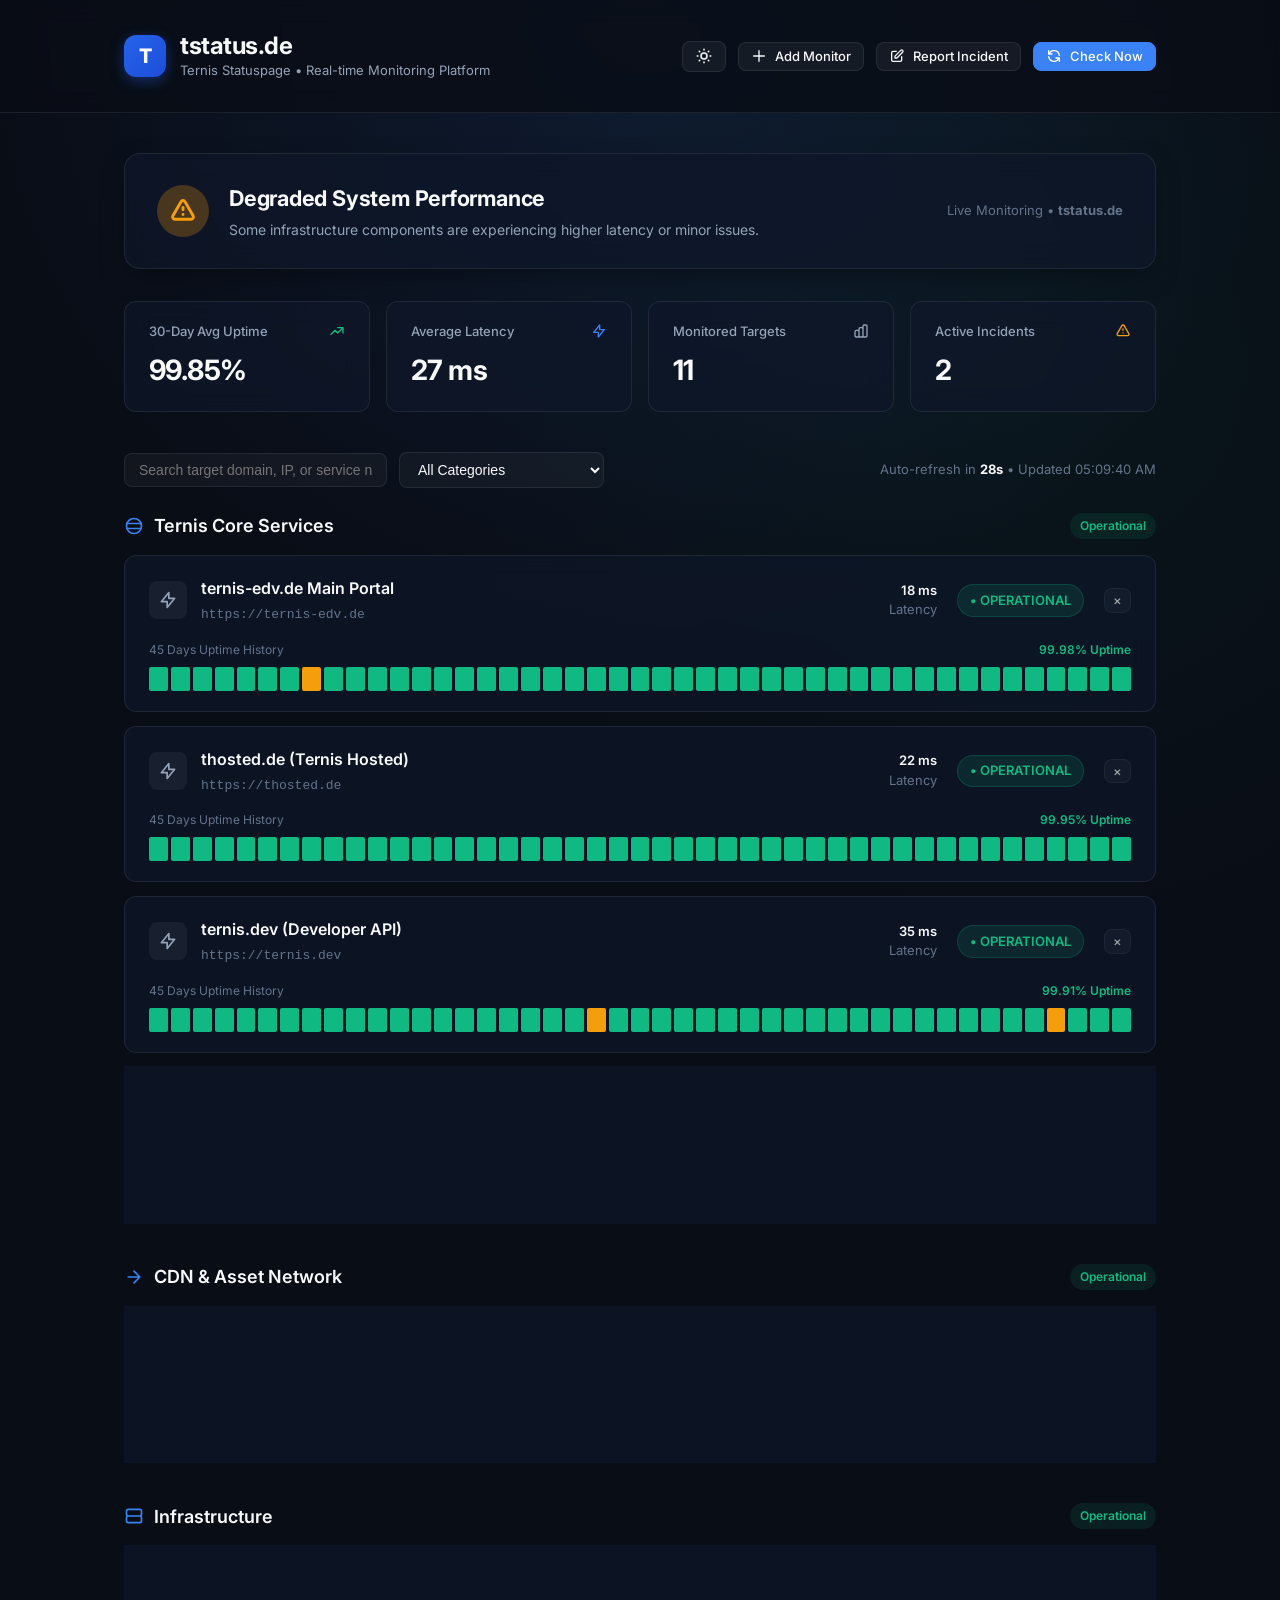
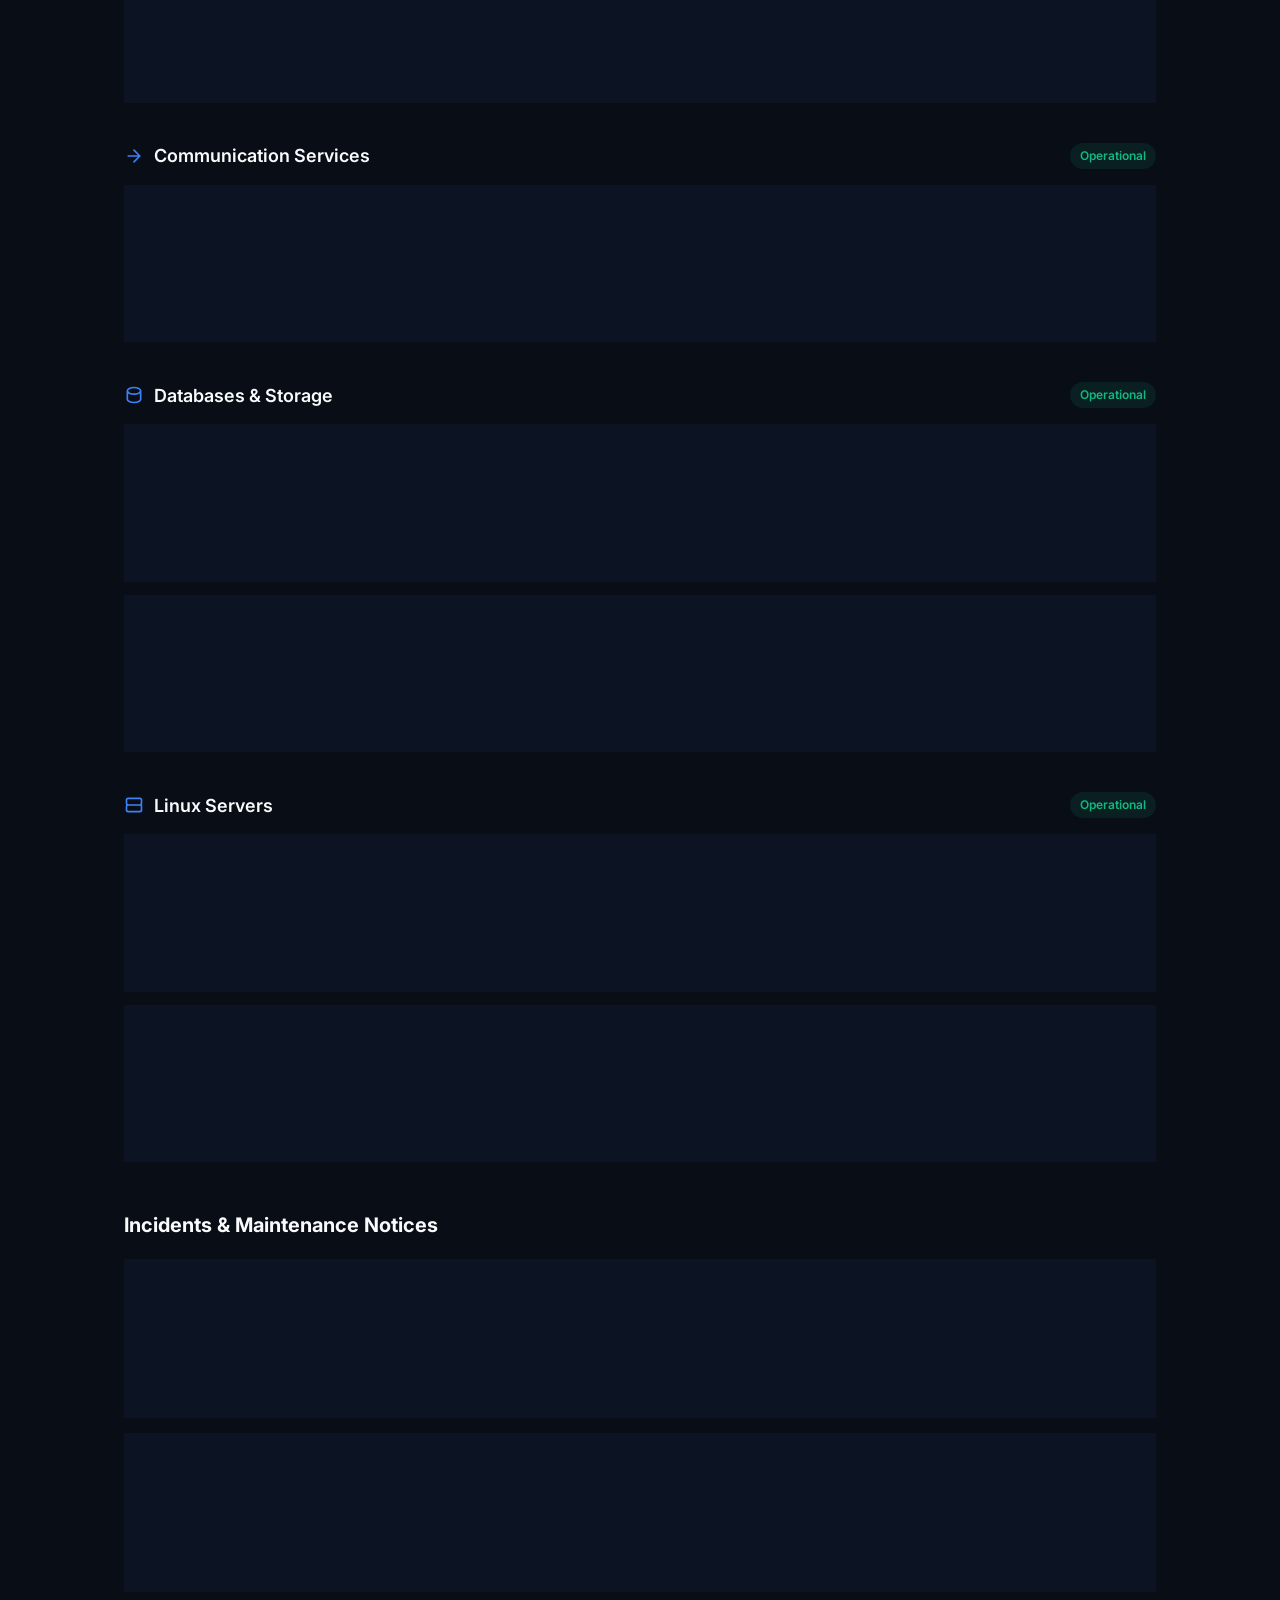
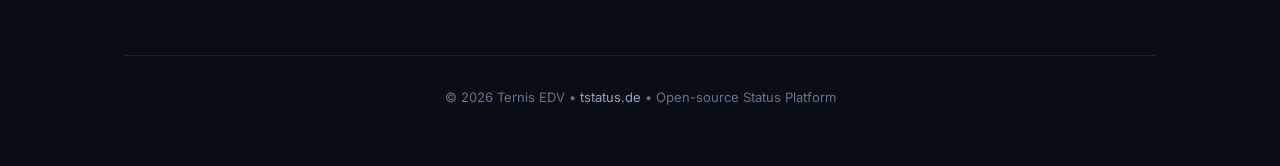
==== public/index.html @ d551cfab "Feat: Complete client-side API driven architecture fetching all data from REST endpoints" ====
<!DOCTYPE html>
<html lang="de">
<head>
  <meta charset="UTF-8">
  <meta name="viewport" content="width=device-width, initial-scale=1.0">
  <title>tstatus.de | Ternis Statuspage - System Operational Status</title>
  <meta name="description" content="Real-time operational status and uptime monitoring for Ternis EDV domains (ternis-edv.de, thosted.de, tstatic.de, ternis.dev, ternismail.de), databases, and linux servers.">
  <meta name="robots" content="index, follow">
  <link rel="preconnect" href="https://fonts.googleapis.com">
  <link rel="preconnect" href="https://fonts.gstatic.com" crossorigin>
  <link href="https://fonts.googleapis.com/css2?family=Inter:wght@300;400;500;600;700;800&display=swap" rel="stylesheet">
  <link rel="stylesheet" href="/styles.css">
</head>
<body>

  <!-- Navigation Header -->
  <header>
    <div class="container nav-content">
      <div class="brand-section">
        <div class="brand-logo">T</div>
        <div class="brand-title-wrap">
          <h1>tstatus.de</h1>
          <p>Ternis Statuspage &bull; Real-time Monitoring Platform</p>
        </div>
      </div>
      <div class="header-actions">
        <button id="btnThemeToggle" class="btn btn-sm btn-icon" title="Toggle Light/Dark Theme">
          <svg width="18" height="18" fill="none" viewBox="0 0 24 24" stroke="currentColor"><path stroke-linecap="round" stroke-linejoin="round" stroke-width="2" d="M12 3v1m0 16v1m9-9h-1M4 12H3m15.364 6.364l-.707-.707M6.343 6.343l-.707-.707m12.728 0l-.707.707M6.343 17.657l-.707.707M16 12a4 4 0 11-8 0 4 4 0 018 0z"/></svg>
        </button>
        <button id="btnOpenAddMonitor" class="btn btn-sm">
          <svg width="16" height="16" fill="none" viewBox="0 0 24 24" stroke="currentColor"><path stroke-linecap="round" stroke-linejoin="round" stroke-width="2" d="M12 4v16m8-8H4"/></svg>
          Add Monitor
        </button>
        <button id="btnOpenAddIncident" class="btn btn-sm">
          <svg width="16" height="16" fill="none" viewBox="0 0 24 24" stroke="currentColor"><path stroke-linecap="round" stroke-linejoin="round" stroke-width="2" d="M11 5H6a2 2 0 00-2 2v11a2 2 0 002 2h11a2 2 0 002-2v-5m-1.414-9.414a2 2 0 112.828 2.828L11.828 15H9v-2.828l8.586-8.586z"/></svg>
          Report Incident
        </button>
        <button id="btnRefresh" class="btn btn-sm btn-primary">
          <svg width="16" height="16" fill="none" viewBox="0 0 24 24" stroke="currentColor"><path stroke-linecap="round" stroke-linejoin="round" stroke-width="2" d="M4 4v5h.582m15.356 2A8.001 8.001 0 004.582 9m0 0H9m11 11v-5h-.581m0 0a8.003 8.003 0 01-15.357-2m15.357 2H15"/></svg>
          Check Now
        </button>
      </div>
    </div>
  </header>

  <div class="container">
    
    <!-- Global Operational Status Banner -->
    <div id="globalStatusBanner" class="global-status-banner">
      <!-- Injected dynamically via API -->
    </div>

    <!-- System Metrics Overview -->
    <div class="metrics-grid">
      <div class="metric-card">
        <div class="label">
          <span>30-Day Avg Uptime</span>
          <svg width="16" height="16" fill="none" viewBox="0 0 24 24" stroke="var(--status-operational)"><path stroke-linecap="round" stroke-linejoin="round" stroke-width="2" d="M13 7h8m0 0v8m0-8l-8 8-4-4-6 6"/></svg>
        </div>
        <div class="value" id="metricUptime">--</div>
      </div>
      <div class="metric-card">
        <div class="label">
          <span>Average Latency</span>
          <svg width="16" height="16" fill="none" viewBox="0 0 24 24" stroke="var(--accent-primary)"><path stroke-linecap="round" stroke-linejoin="round" stroke-width="2" d="M13 10V3L4 14h7v7l9-11h-7z"/></svg>
        </div>
        <div class="value" id="metricLatency">--</div>
      </div>
      <div class="metric-card">
        <div class="label">
          <span>Monitored Targets</span>
          <svg width="16" height="16" fill="none" viewBox="0 0 24 24" stroke="var(--text-sub)"><path stroke-linecap="round" stroke-linejoin="round" stroke-width="2" d="M9 19v-6a2 2 0 00-2-2H5a2 2 0 00-2 2v6a2 2 0 002 2h2a2 2 0 002-2zm0 0V9a2 2 0 012-2h2a2 2 0 012 2v10m-6 0a2 2 0 002 2h2a2 2 0 002-2m0 0V5a2 2 0 012-2h2a2 2 0 012 2v14a2 2 0 01-2 2h-2a2 2 0 01-2-2z"/></svg>
        </div>
        <div class="value" id="metricMonitorsCount">--</div>
      </div>
      <div class="metric-card">
        <div class="label">
          <span>Active Incidents</span>
          <svg width="16" height="16" fill="none" viewBox="0 0 24 24" stroke="var(--status-degraded)"><path stroke-linecap="round" stroke-linejoin="round" stroke-width="2" d="M12 9v2m0 4h.01m-6.938 4h13.856c1.54 0 2.502-1.667 1.732-3L13.732 4c-.77-1.333-2.694-1.333-3.464 0L3.34 16c-.77 1.333.192 3 1.732 3z"/></svg>
        </div>
        <div class="value" id="metricIncidentsCount">--</div>
      </div>
    </div>

    <!-- Search & Category Filters -->
    <div class="controls-bar">
      <div class="search-filter-group">
        <input type="text" id="searchInput" class="search-input" placeholder="Search target domain, IP, or service name...">
        <select id="categorySelect" class="category-filter">
          <option value="all">All Categories</option>
          <option value="Ternis Core Services">Ternis Core Services</option>
          <option value="CDN & Asset Network">CDN &amp; Asset Network</option>
          <option value="Infrastructure">Infrastructure</option>
          <option value="Communication Services">Communication Services</option>
          <option value="Databases & Storage">Databases &amp; Storage</option>
          <option value="Linux Servers">Linux Servers</option>
        </select>
      </div>
      <div style="font-size: 0.8125rem; color: var(--text-muted);">
        Auto-refresh in <strong id="refreshTimer" style="color: var(--text-main);">30s</strong> &bull; Updated <span id="lastUpdated">--:--</span>
      </div>
    </div>

    <!-- Monitored Categories Container -->
    <div id="categoriesContainer">
      <!-- Category groups & monitor cards injected here by app.js from API -->
    </div>

    <!-- Incidents & Maintenance Timeline Section -->
    <div class="incidents-section">
      <div class="section-header">
        <span>Incidents &amp; Maintenance Notices</span>
      </div>
      <div id="incidentsContainer">
        <!-- Incidents list injected by app.js from API -->
      </div>
    </div>

    <!-- Footer with Commit ID and Shortlink -->
    <footer>
      <p id="footerText">
        &copy; 2026 Ternis EDV &bull; <a href="https://tstatus.de" target="_blank">tstatus.de</a> &bull; Open-source Status Platform
      </p>
    </footer>

  </div>

  <!-- Modal: Add New Monitor -->
  <div id="addMonitorModal" class="modal-backdrop">
    <div class="modal">
      <div class="modal-header">
        <h3 class="modal-title">Add Monitored Target</h3>
        <button class="modal-close">&times;</button>
      </div>
      <form id="addMonitorForm">
        <div class="form-group">
          <label class="form-label">Service / Target Name</label>
          <input type="text" name="name" class="form-control" placeholder="e.g. thosted.de (Ternis Hosted Portal)" required>
        </div>
        <div class="form-row">
          <div class="form-group">
            <label class="form-label">Category</label>
            <select name="category" class="form-control">
              <option value="Ternis Core Services">Ternis Core Services</option>
              <option value="CDN & Asset Network">CDN & Asset Network</option>
              <option value="Infrastructure">Infrastructure</option>
              <option value="Communication Services">Communication Services</option>
              <option value="Databases & Storage">Databases & Storage</option>
              <option value="Linux Servers">Linux Servers</option>
            </select>
          </div>
          <div class="form-group">
            <label class="form-label">Monitor Type</label>
            <select name="type" class="form-control">
              <option value="website">HTTP / Website Domain</option>
              <option value="database">Database Host / Port</option>
              <option value="server">Linux Server / Ping / TCP</option>
            </select>
          </div>
        </div>
        <div class="form-group">
          <label class="form-label">Target URL / Host / IP</label>
          <input type="text" name="target" class="form-control" placeholder="e.g. https://thosted.de or 10.0.8.20:3306" required>
        </div>
        <div class="form-group">
          <label class="form-label">Check Interval (Seconds)</label>
          <input type="number" name="interval" class="form-control" value="30" min="5" max="300">
        </div>
        <div style="display: flex; justify-content: flex-end; gap: 0.75rem; margin-top: 1.5rem;">
          <button type="button" class="btn btn-cancel-modal">Cancel</button>
          <button type="submit" class="btn btn-primary">Save Target</button>
        </div>
      </form>
    </div>
  </div>

  <!-- Modal: Add Incident -->
  <div id="addIncidentModal" class="modal-backdrop">
    <div class="modal">
      <div class="modal-header">
        <h3 class="modal-title">Report New Incident</h3>
        <button class="modal-close">&times;</button>
      </div>
      <form id="addIncidentForm">
        <div class="form-group">
          <label class="form-label">Incident Title</label>
          <input type="text" name="title" class="form-control" placeholder="e.g. Scheduled Network Upgrade on ternis.net" required>
        </div>
        <div class="form-group">
          <label class="form-label">Current Status</label>
          <select name="status" class="form-control">
            <option value="investigating">Investigating</option>
            <option value="identified">Identified</option>
            <option value="monitoring">Monitoring</option>
            <option value="resolved">Resolved</option>
          </select>
        </div>
        <div class="form-group">
          <label class="form-label">Update Message</label>
          <textarea name="message" class="form-control" rows="3" placeholder="Describe the current state or incident updates..." required></textarea>
        </div>
        <div style="display: flex; justify-content: flex-end; gap: 0.75rem; margin-top: 1.5rem;">
          <button type="button" class="btn btn-cancel-modal">Cancel</button>
          <button type="submit" class="btn btn-primary">Publish Incident Update</button>
        </div>
      </form>
    </div>
  </div>

  <script src="/app.js"></script>
</body>
</html>
---- styles.css ----
/* tstatus.de - Ternis Statuspage Stylesheet */
:root {
  --bg-dark: #090d16;
  --bg-card: rgba(15, 23, 42, 0.7);
  --bg-card-hover: rgba(26, 38, 66, 0.8);
  --border-color: rgba(255, 255, 255, 0.08);
  --border-color-hover: rgba(255, 255, 255, 0.18);
  
  --text-main: #f8fafc;
  --text-sub: #94a3b8;
  --text-muted: #64748b;
  
  --status-operational: #10b981;
  --status-operational-glow: rgba(16, 185, 129, 0.25);
  --status-degraded: #f59e0b;
  --status-degraded-glow: rgba(245, 158, 11, 0.25);
  --status-outage: #ef4444;
  --status-outage-glow: rgba(239, 68, 68, 0.25);
  --status-maintenance: #3b82f6;
  --status-maintenance-glow: rgba(59, 130, 246, 0.25);

  --accent-primary: #3b82f6;
  --accent-primary-hover: #2563eb;
  --accent-glow: rgba(59, 130, 246, 0.15);

  --font-family: 'Inter', system-ui, -apple-system, sans-serif;
  --radius-lg: 16px;
  --radius-md: 12px;
  --radius-sm: 8px;
}

* {
  box-sizing: border-box;
  margin: 0;
  padding: 0;
}

body {
  font-family: var(--font-family);
  background-color: var(--bg-dark);
  color: var(--text-main);
  min-height: 100vh;
  line-height: 1.5;
  padding-bottom: 4rem;
  background-image: 
    radial-gradient(circle at 50% 0%, rgba(59, 130, 246, 0.12) 0%, transparent 60%),
    radial-gradient(circle at 80% 40%, rgba(16, 185, 129, 0.05) 0%, transparent 50%);
  background-attachment: fixed;
}

/* Container */
.container {
  max-width: 1080px;
  margin: 0 auto;
  padding: 0 1.5rem;
}

/* Header Navbar */
header {
  padding: 2rem 0;
  border-bottom: 1px solid var(--border-color);
  margin-bottom: 2.5rem;
  background: rgba(9, 13, 22, 0.8);
  backdrop-filter: blur(12px);
  position: sticky;
  top: 0;
  z-index: 100;
}

.nav-content {
  display: flex;
  justify-content: space-between;
  align-items: center;
  flex-wrap: wrap;
  gap: 1rem;
}

.brand-section {
  display: flex;
  align-items: center;
  gap: 0.875rem;
}

.brand-logo {
  width: 42px;
  height: 42px;
  background: linear-gradient(135deg, #2563eb, #1d4ed8);
  border-radius: var(--radius-md);
  display: flex;
  align-items: center;
  justify-content: center;
  font-weight: 800;
  font-size: 1.25rem;
  color: #fff;
  box-shadow: 0 4px 14px rgba(37, 99, 235, 0.4);
}

.brand-title-wrap h1 {
  font-size: 1.5rem;
  font-weight: 700;
  letter-spacing: -0.02em;
  line-height: 1.2;
}

.brand-title-wrap p {
  font-size: 0.8125rem;
  color: var(--text-sub);
}

.header-actions {
  display: flex;
  align-items: center;
  gap: 0.75rem;
}

.btn {
  display: inline-flex;
  align-items: center;
  gap: 0.5rem;
  padding: 0.5rem 1rem;
  font-size: 0.875rem;
  font-weight: 500;
  border-radius: var(--radius-sm);
  border: 1px solid var(--border-color);
  background: rgba(255, 255, 255, 0.05);
  color: var(--text-main);
  cursor: pointer;
  transition: all 0.2s ease;
  font-family: inherit;
}

.btn:hover {
  background: rgba(255, 255, 255, 0.1);
  border-color: var(--border-color-hover);
}

.btn-primary {
  background: var(--accent-primary);
  border-color: var(--accent-primary);
  color: white;
}

.btn-primary:hover {
  background: var(--accent-primary-hover);
  border-color: var(--accent-primary-hover);
}

.btn-sm {
  padding: 0.35rem 0.75rem;
  font-size: 0.8125rem;
}

/* Global Status Banner */
.global-status-banner {
  background: var(--bg-card);
  border: 1px solid var(--border-color);
  backdrop-filter: blur(12px);
  border-radius: var(--radius-lg);
  padding: 1.75rem 2rem;
  display: flex;
  align-items: center;
  justify-content: space-between;
  margin-bottom: 2rem;
  box-shadow: 0 10px 30px -10px rgba(0, 0, 0, 0.5);
  transition: all 0.3s ease;
}

.banner-info {
  display: flex;
  align-items: center;
  gap: 1.25rem;
}

.status-indicator-lg {
  width: 52px;
  height: 52px;
  border-radius: 50%;
  display: flex;
  align-items: center;
  justify-content: center;
  flex-shrink: 0;
}

.status-indicator-lg.operational {
  background: var(--status-operational-glow);
  color: var(--status-operational);
}

.status-indicator-lg.degraded {
  background: var(--status-degraded-glow);
  color: var(--status-degraded);
}

.status-indicator-lg.outage {
  background: var(--status-outage-glow);
  color: var(--status-outage);
}

.status-indicator-lg svg {
  width: 28px;
  height: 28px;
}

.banner-text h2 {
  font-size: 1.35rem;
  font-weight: 700;
  letter-spacing: -0.01em;
  margin-bottom: 0.25rem;
}

.banner-text p {
  font-size: 0.875rem;
  color: var(--text-sub);
}

.banner-meta {
  text-align: right;
  font-size: 0.8125rem;
  color: var(--text-muted);
}

/* Summary Grid Metrics */
.metrics-grid {
  display: grid;
  grid-template-columns: repeat(auto-fit, minmax(220px, 1fr));
  gap: 1rem;
  margin-bottom: 2.5rem;
}

.metric-card {
  background: var(--bg-card);
  border: 1px solid var(--border-color);
  backdrop-filter: blur(12px);
  border-radius: var(--radius-md);
  padding: 1.25rem 1.5rem;
}

.metric-card .label {
  font-size: 0.8125rem;
  font-weight: 500;
  color: var(--text-sub);
  margin-bottom: 0.5rem;
  display: flex;
  align-items: center;
  justify-content: space-between;
}

.metric-card .value {
  font-size: 1.75rem;
  font-weight: 700;
  letter-spacing: -0.02em;
  color: var(--text-main);
}

/* Filter & Controls Bar */
.controls-bar {
  display: flex;
  justify-content: space-between;
  align-items: center;
  flex-wrap: wrap;
  gap: 1rem;
  margin-bottom: 1.5rem;
}

.search-filter-group {
  display: flex;
  align-items: center;
  gap: 0.75rem;
  flex: 1;
  max-width: 480px;
}

.search-input {
  width: 100%;
  padding: 0.5rem 0.875rem;
  background: rgba(255, 255, 255, 0.04);
  border: 1px solid var(--border-color);
  border-radius: var(--radius-sm);
  color: var(--text-main);
  font-size: 0.875rem;
  outline: none;
  transition: border-color 0.2s;
}

.search-input:focus {
  border-color: var(--accent-primary);
}

.category-filter {
  padding: 0.5rem 0.875rem;
  background: rgba(255, 255, 255, 0.04);
  border: 1px solid var(--border-color);
  border-radius: var(--radius-sm);
  color: var(--text-main);
  font-size: 0.875rem;
  outline: none;
  cursor: pointer;
}

.category-filter option {
  background: var(--bg-dark);
  color: var(--text-main);
}

/* Category Group Section */
.category-group {
  margin-bottom: 2.5rem;
}

.category-header {
  display: flex;
  align-items: center;
  justify-content: space-between;
  margin-bottom: 1rem;
}

.category-title {
  display: flex;
  align-items: center;
  gap: 0.625rem;
  font-size: 1.125rem;
  font-weight: 600;
  color: var(--text-main);
}

.category-icon {
  color: var(--accent-primary);
  display: flex;
  align-items: center;
}

.category-status-pill {
  font-size: 0.75rem;
  font-weight: 600;
  padding: 0.25rem 0.625rem;
  border-radius: 9999px;
  background: rgba(16, 185, 129, 0.1);
  color: var(--status-operational);
}

/* Monitor Card */
.monitor-list {
  display: flex;
  flex-direction: column;
  gap: 0.875rem;
}

.monitor-card {
  background: var(--bg-card);
  border: 1px solid var(--border-color);
  backdrop-filter: blur(12px);
  border-radius: var(--radius-md);
  padding: 1.25rem 1.5rem;
  transition: all 0.2s ease;
}

.monitor-card:hover {
  background: var(--bg-card-hover);
  border-color: var(--border-color-hover);
}

.monitor-main-info {
  display: flex;
  justify-content: space-between;
  align-items: center;
  margin-bottom: 1rem;
  gap: 1rem;
  flex-wrap: wrap;
}

.monitor-identity {
  display: flex;
  align-items: center;
  gap: 0.875rem;
}

.monitor-type-icon {
  width: 38px;
  height: 38px;
  border-radius: var(--radius-sm);
  background: rgba(255, 255, 255, 0.05);
  display: flex;
  align-items: center;
  justify-content: center;
  color: var(--text-sub);
}

.monitor-name-wrap h3 {
  font-size: 1rem;
  font-weight: 600;
  display: flex;
  align-items: center;
  gap: 0.5rem;
}

.monitor-target {
  font-size: 0.8125rem;
  color: var(--text-muted);
  font-family: monospace;
}

.monitor-status-wrap {
  display: flex;
  align-items: center;
  gap: 1.25rem;
}

.monitor-latency {
  text-align: right;
  font-size: 0.8125rem;
}

.monitor-latency .ms-val {
  font-weight: 600;
  color: var(--text-main);
}

.monitor-latency .label {
  color: var(--text-muted);
  display: block;
}

.status-badge {
  display: inline-flex;
  align-items: center;
  gap: 0.375rem;
  font-size: 0.8125rem;
  font-weight: 600;
  padding: 0.35rem 0.75rem;
  border-radius: 9999px;
  white-space: nowrap;
}

.status-badge.operational {
  background: rgba(16, 185, 129, 0.12);
  color: var(--status-operational);
  border: 1px solid rgba(16, 185, 129, 0.2);
}

.status-badge.degraded {
  background: rgba(245, 158, 11, 0.12);
  color: var(--status-degraded);
  border: 1px solid rgba(245, 158, 11, 0.2);
}

.status-badge.outage {
  background: rgba(239, 68, 68, 0.12);
  color: var(--status-outage);
  border: 1px solid rgba(239, 68, 68, 0.2);
}

.status-badge.maintenance {
  background: rgba(59, 130, 246, 0.12);
  color: var(--status-maintenance);
  border: 1px solid rgba(59, 130, 246, 0.2);
}

/* Timeline & Uptime Bars */
.timeline-section {
  display: flex;
  flex-direction: column;
  gap: 0.5rem;
}

.timeline-bars-header {
  display: flex;
  justify-content: space-between;
  align-items: center;
  font-size: 0.75rem;
  color: var(--text-muted);
}

.uptime-percentage {
  font-weight: 600;
  color: var(--status-operational);
}

.timeline-bars {
  display: flex;
  gap: 3px;
  height: 24px;
  align-items: center;
  width: 100%;
}

.bar-item {
  flex: 1;
  height: 100%;
  border-radius: 2px;
  background: var(--status-operational);
  transition: transform 0.15s ease, opacity 0.15s ease;
  position: relative;
  cursor: pointer;
}

.bar-item:hover {
  transform: scaleY(1.2);
  z-index: 2;
}

.bar-item.operational { background: var(--status-operational); }
.bar-item.degraded { background: var(--status-degraded); }
.bar-item.outage { background: var(--status-outage); }
.bar-item.maintenance { background: var(--status-maintenance); }
.bar-item.no-data { background: rgba(255, 255, 255, 0.08); }

/* Tooltip on bar hover */
.bar-item[data-tooltip]:hover::after {
  content: attr(data-tooltip);
  position: absolute;
  bottom: 125%;
  left: 50%;
  transform: translateX(-50%);
  background: #0f172a;
  border: 1px solid var(--border-color);
  color: var(--text-main);
  padding: 0.35rem 0.625rem;
  border-radius: var(--radius-sm);
  font-size: 0.75rem;
  white-space: nowrap;
  pointer-events: none;
  box-shadow: 0 10px 25px rgba(0, 0, 0, 0.5);
}

/* Incidents Section */
.incidents-section {
  margin-top: 3rem;
}

.section-header {
  font-size: 1.25rem;
  font-weight: 700;
  margin-bottom: 1.25rem;
  display: flex;
  align-items: center;
  justify-content: space-between;
}

.incident-card {
  background: var(--bg-card);
  border: 1px solid var(--border-color);
  backdrop-filter: blur(12px);
  border-radius: var(--radius-md);
  padding: 1.5rem;
  margin-bottom: 1rem;
}

.incident-card-header {
  display: flex;
  justify-content: space-between;
  align-items: center;
  margin-bottom: 1rem;
}

.incident-title {
  font-size: 1.05rem;
  font-weight: 600;
}

.incident-date {
  font-size: 0.8125rem;
  color: var(--text-muted);
}

.incident-timeline {
  border-left: 2px solid var(--border-color);
  padding-left: 1.25rem;
  margin-left: 0.5rem;
  display: flex;
  flex-direction: column;
  gap: 1rem;
}

.incident-update-step {
  position: relative;
}

.incident-update-step::before {
  content: '';
  position: absolute;
  left: -1.65rem;
  top: 0.35rem;
  width: 10px;
  height: 10px;
  border-radius: 50%;
  background: var(--accent-primary);
}

.step-status {
  font-size: 0.8125rem;
  font-weight: 700;
  text-transform: uppercase;
  color: var(--accent-primary);
  margin-bottom: 0.25rem;
}

.step-message {
  font-size: 0.875rem;
  color: var(--text-sub);
}

.step-time {
  font-size: 0.75rem;
  color: var(--text-muted);
  margin-top: 0.25rem;
}

/* Modal Dialog */
.modal-backdrop {
  position: fixed;
  top: 0;
  left: 0;
  width: 100vw;
  height: 100vh;
  background: rgba(0, 0, 0, 0.75);
  backdrop-filter: blur(6px);
  display: flex;
  align-items: center;
  justify-content: center;
  z-index: 1000;
  opacity: 0;
  pointer-events: none;
  transition: opacity 0.2s ease;
}

.modal-backdrop.active {
  opacity: 1;
  pointer-events: auto;
}

.modal {
  background: #0f172a;
  border: 1px solid var(--border-color);
  border-radius: var(--radius-lg);
  max-width: 540px;
  width: 90%;
  max-height: 90vh;
  overflow-y: auto;
  padding: 1.75rem;
  box-shadow: 0 25px 50px -12px rgba(0, 0, 0, 0.7);
}

.modal-header {
  display: flex;
  justify-content: space-between;
  align-items: center;
  margin-bottom: 1.5rem;
  padding-bottom: 0.875rem;
  border-bottom: 1px solid var(--border-color);
}

.modal-title {
  font-size: 1.25rem;
  font-weight: 700;
}

.modal-close {
  background: none;
  border: none;
  color: var(--text-muted);
  font-size: 1.5rem;
  cursor: pointer;
  padding: 0.25rem;
}

.modal-close:hover {
  color: var(--text-main);
}

.form-group {
  margin-bottom: 1.25rem;
}

.form-label {
  display: block;
  font-size: 0.8125rem;
  font-weight: 500;
  color: var(--text-sub);
  margin-bottom: 0.375rem;
}

.form-control {
  width: 100%;
  padding: 0.625rem 0.875rem;
  background: rgba(255, 255, 255, 0.04);
  border: 1px solid var(--border-color);
  border-radius: var(--radius-sm);
  color: var(--text-main);
  font-size: 0.875rem;
  outline: none;
  font-family: inherit;
}

.form-control:focus {
  border-color: var(--accent-primary);
}

.form-row {
  display: grid;
  grid-template-columns: 1fr 1fr;
  gap: 1rem;
}

/* Footer */
footer {
  margin-top: 4rem;
  padding-top: 2rem;
  border-top: 1px solid var(--border-color);
  text-align: center;
  font-size: 0.8125rem;
  color: var(--text-muted);
}

footer a {
  color: var(--text-sub);
  text-decoration: none;
}

footer a:hover {
  color: var(--text-main);
}

/* Responsive adjustments */
@media (max-width: 640px) {
  .global-status-banner {
    flex-direction: column;
    align-items: flex-start;
    gap: 1rem;
  }
  .banner-meta {
    text-align: left;
  }
  .monitor-main-info {
    flex-direction: column;
    align-items: flex-start;
  }
  .monitor-status-wrap {
    width: 100%;
    justify-content: space-between;
  }
  .form-row {
    grid-template-columns: 1fr;
  }
}
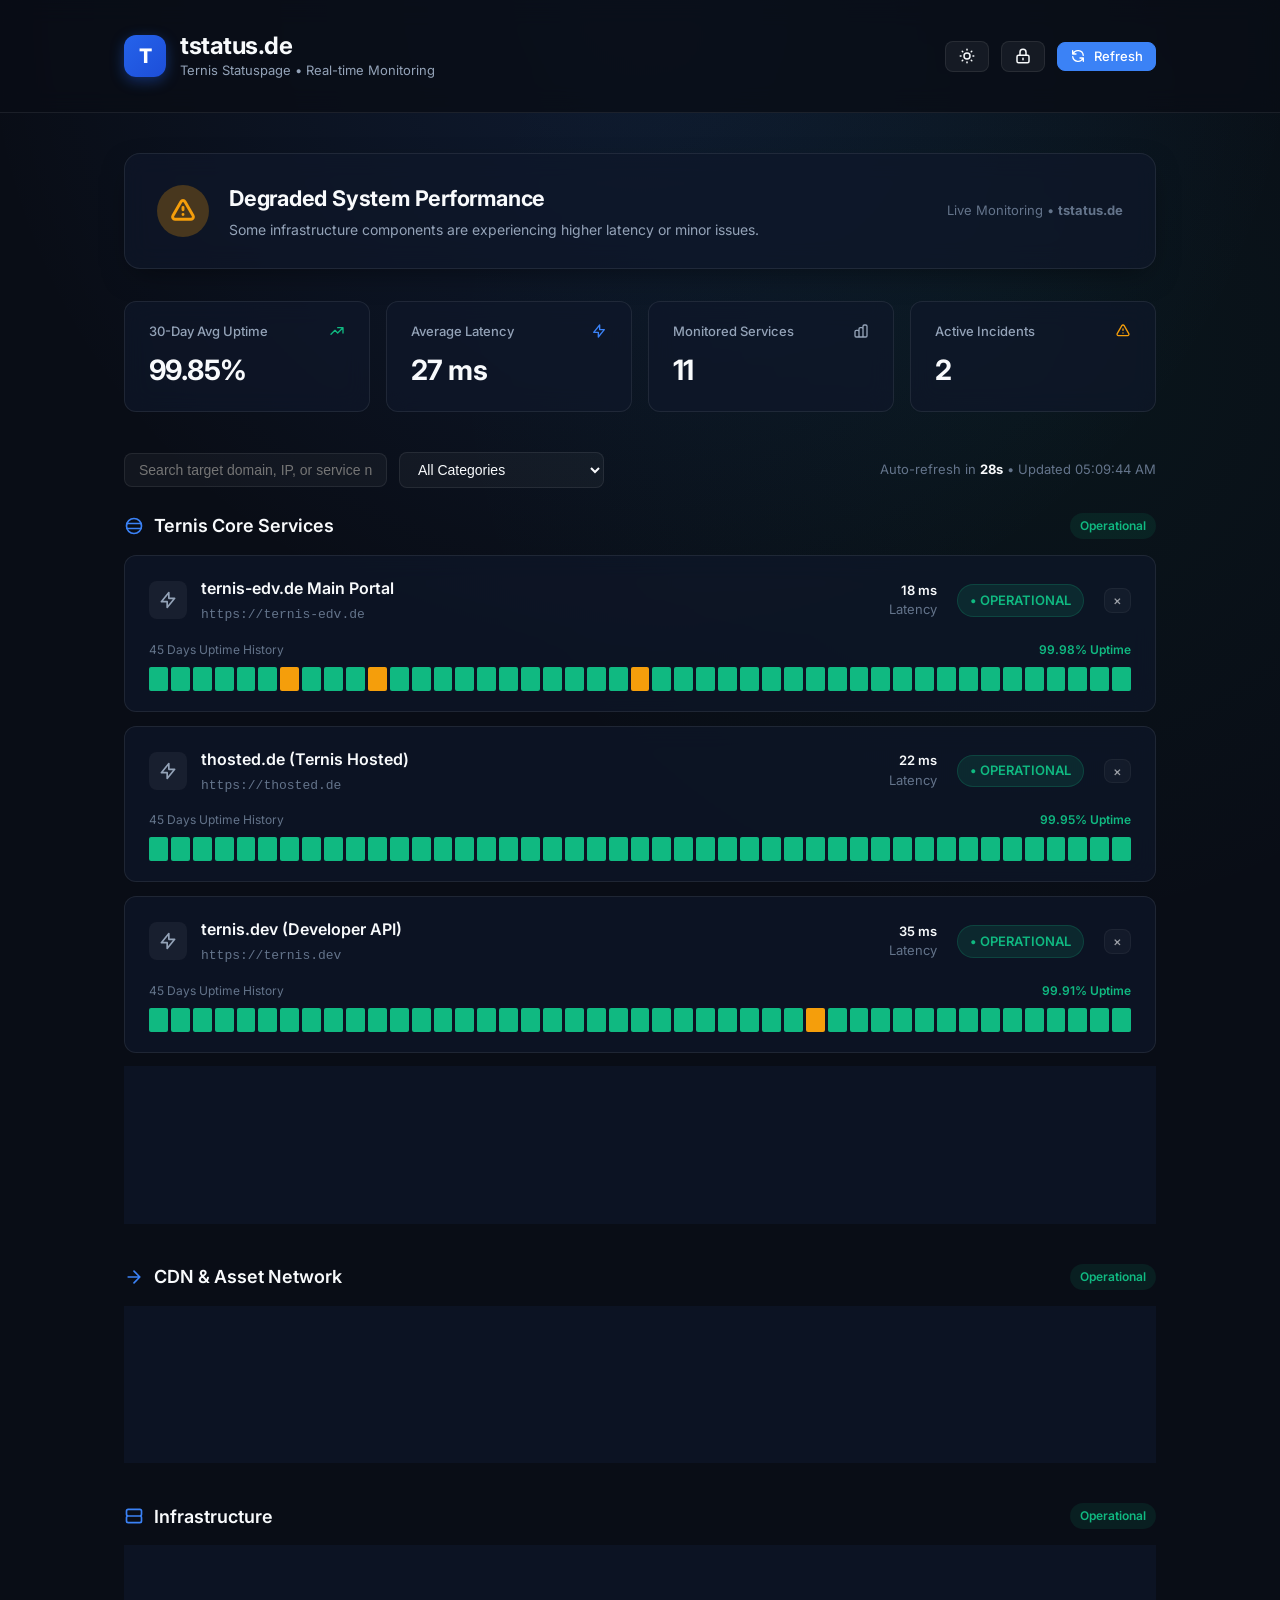
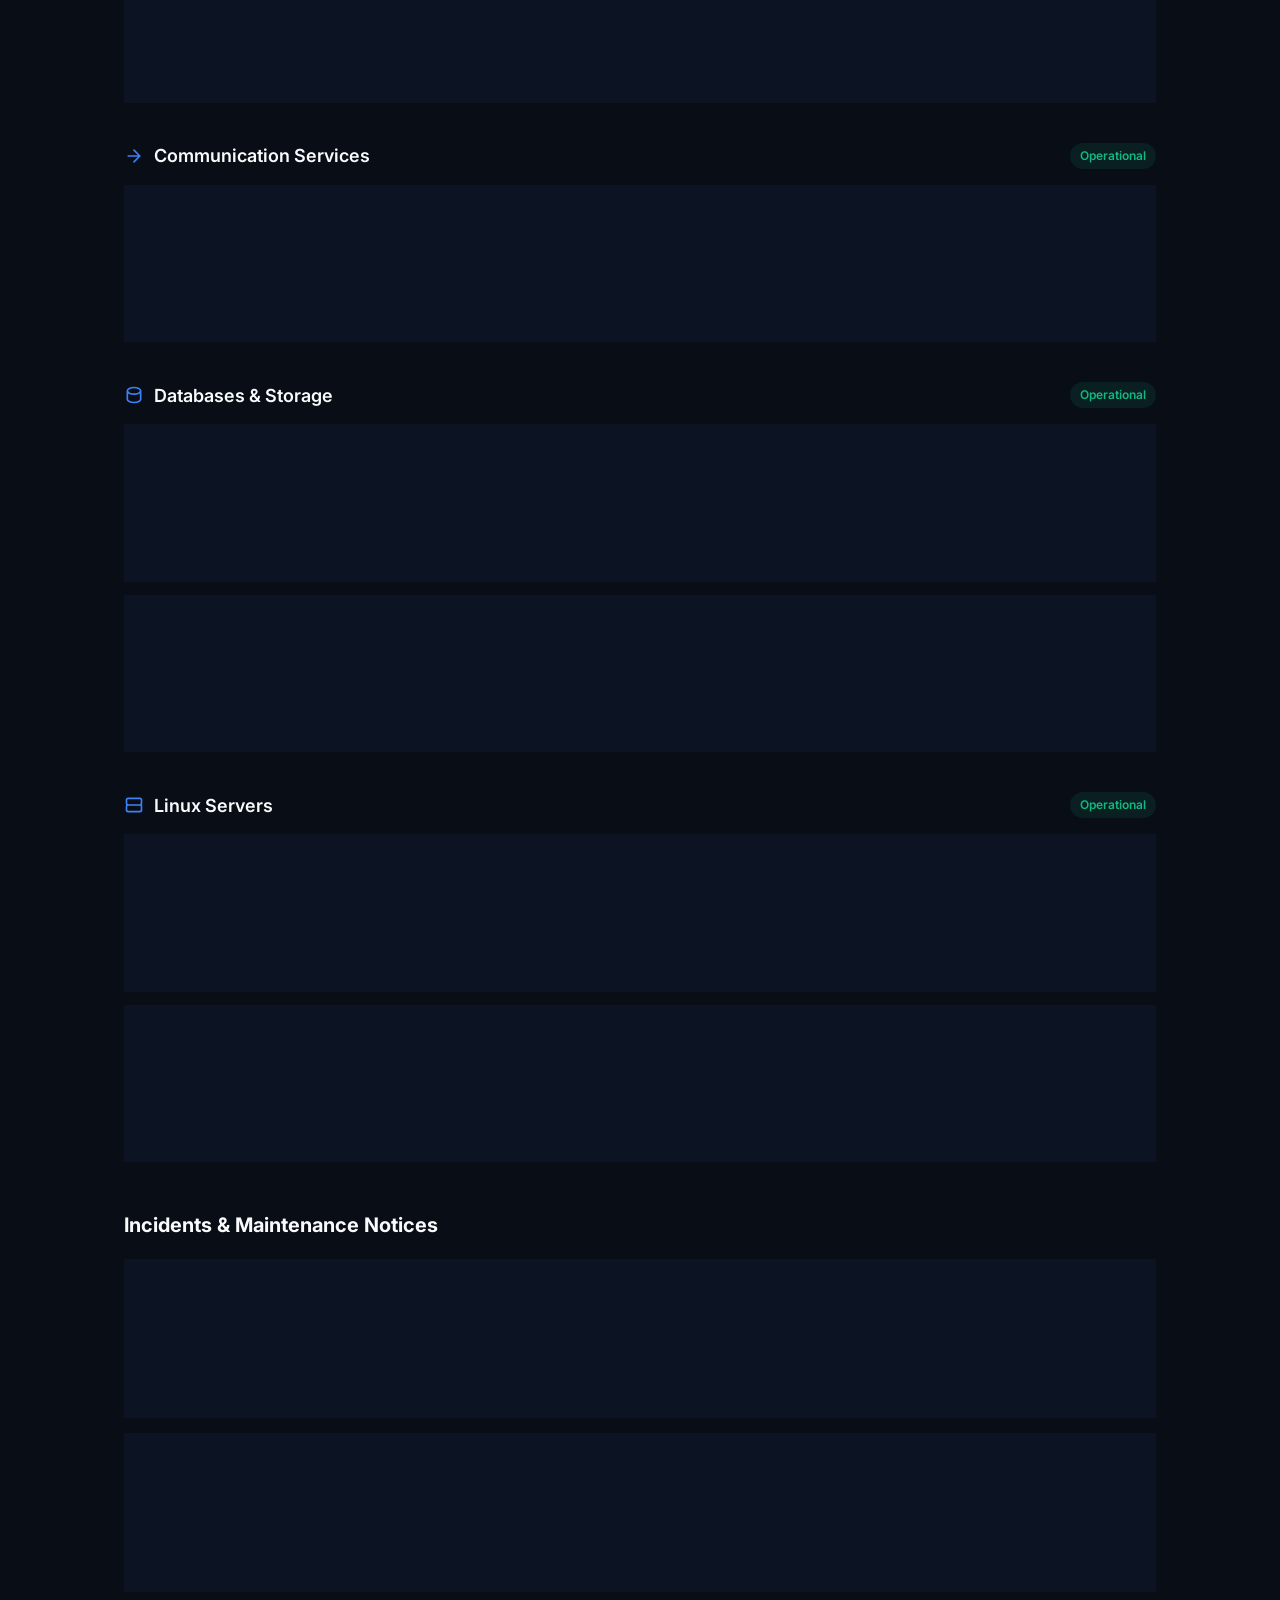
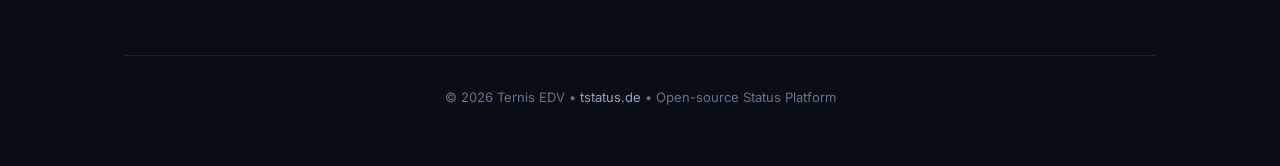
==== commit 46a2c1d2: "Feat: Rework frontend view for regular public visitors with clean read-only operational display" ====
--- a/public/index.html
+++ b/public/index.html
@@ -20,24 +20,36 @@
         <div class="brand-logo">T</div>
         <div class="brand-title-wrap">
           <h1>tstatus.de</h1>
-          <p>Ternis Statuspage &bull; Real-time Monitoring Platform</p>
+          <p>Ternis Statuspage &bull; Real-time Monitoring</p>
         </div>
       </div>
       <div class="header-actions">
+        <!-- Theme Switcher -->
         <button id="btnThemeToggle" class="btn btn-sm btn-icon" title="Toggle Light/Dark Theme">
           <svg width="18" height="18" fill="none" viewBox="0 0 24 24" stroke="currentColor"><path stroke-linecap="round" stroke-linejoin="round" stroke-width="2" d="M12 3v1m0 16v1m9-9h-1M4 12H3m15.364 6.364l-.707-.707M6.343 6.343l-.707-.707m12.728 0l-.707.707M6.343 17.657l-.707.707M16 12a4 4 0 11-8 0 4 4 0 018 0z"/></svg>
         </button>
-        <button id="btnOpenAddMonitor" class="btn btn-sm">
-          <svg width="16" height="16" fill="none" viewBox="0 0 24 24" stroke="currentColor"><path stroke-linecap="round" stroke-linejoin="round" stroke-width="2" d="M12 4v16m8-8H4"/></svg>
-          Add Monitor
+
+        <!-- Admin Controls (Visible only when Admin Mode is enabled) -->
+        <div id="adminControlsGroup" class="admin-only" style="display: none; align-items: center; gap: 0.5rem;">
+          <button id="btnOpenAddMonitor" class="btn btn-sm">
+            <svg width="16" height="16" fill="none" viewBox="0 0 24 24" stroke="currentColor"><path stroke-linecap="round" stroke-linejoin="round" stroke-width="2" d="M12 4v16m8-8H4"/></svg>
+            Add Monitor
+          </button>
+          <button id="btnOpenAddIncident" class="btn btn-sm">
+            <svg width="16" height="16" fill="none" viewBox="0 0 24 24" stroke="currentColor"><path stroke-linecap="round" stroke-linejoin="round" stroke-width="2" d="M11 5H6a2 2 0 00-2 2v11a2 2 0 002 2h11a2 2 0 002-2v-5m-1.414-9.414a2 2 0 112.828 2.828L11.828 15H9v-2.828l8.586-8.586z"/></svg>
+            Report Incident
+          </button>
+        </div>
+
+        <!-- Admin Mode Toggle Switch -->
+        <button id="btnAdminToggle" class="btn btn-sm btn-icon" title="Toggle Admin Controls">
+          <svg width="18" height="18" fill="none" viewBox="0 0 24 24" stroke="currentColor"><path stroke-linecap="round" stroke-linejoin="round" stroke-width="2" d="M12 15v2m-6 4h12a2 2 0 002-2v-6a2 2 0 00-2-2H6a2 2 0 00-2 2v6a2 2 0 002 2zm10-10V7a4 4 0 00-8 0v4h8z"/></svg>
         </button>
-        <button id="btnOpenAddIncident" class="btn btn-sm">
-          <svg width="16" height="16" fill="none" viewBox="0 0 24 24" stroke="currentColor"><path stroke-linecap="round" stroke-linejoin="round" stroke-width="2" d="M11 5H6a2 2 0 00-2 2v11a2 2 0 002 2h11a2 2 0 002-2v-5m-1.414-9.414a2 2 0 112.828 2.828L11.828 15H9v-2.828l8.586-8.586z"/></svg>
-          Report Incident
-        </button>
+
+        <!-- Refresh Button -->
         <button id="btnRefresh" class="btn btn-sm btn-primary">
           <svg width="16" height="16" fill="none" viewBox="0 0 24 24" stroke="currentColor"><path stroke-linecap="round" stroke-linejoin="round" stroke-width="2" d="M4 4v5h.582m15.356 2A8.001 8.001 0 004.582 9m0 0H9m11 11v-5h-.581m0 0a8.003 8.003 0 01-15.357-2m15.357 2H15"/></svg>
-          Check Now
+          Refresh
         </button>
       </div>
     </div>
@@ -68,7 +80,7 @@
       </div>
       <div class="metric-card">
         <div class="label">
-          <span>Monitored Targets</span>
+          <span>Monitored Services</span>
           <svg width="16" height="16" fill="none" viewBox="0 0 24 24" stroke="var(--text-sub)"><path stroke-linecap="round" stroke-linejoin="round" stroke-width="2" d="M9 19v-6a2 2 0 00-2-2H5a2 2 0 00-2 2v6a2 2 0 002 2h2a2 2 0 002-2zm0 0V9a2 2 0 012-2h2a2 2 0 012 2v10m-6 0a2 2 0 002 2h2a2 2 0 002-2m0 0V5a2 2 0 012-2h2a2 2 0 012 2v14a2 2 0 01-2 2h-2a2 2 0 01-2-2z"/></svg>
         </div>
         <div class="value" id="metricMonitorsCount">--</div>
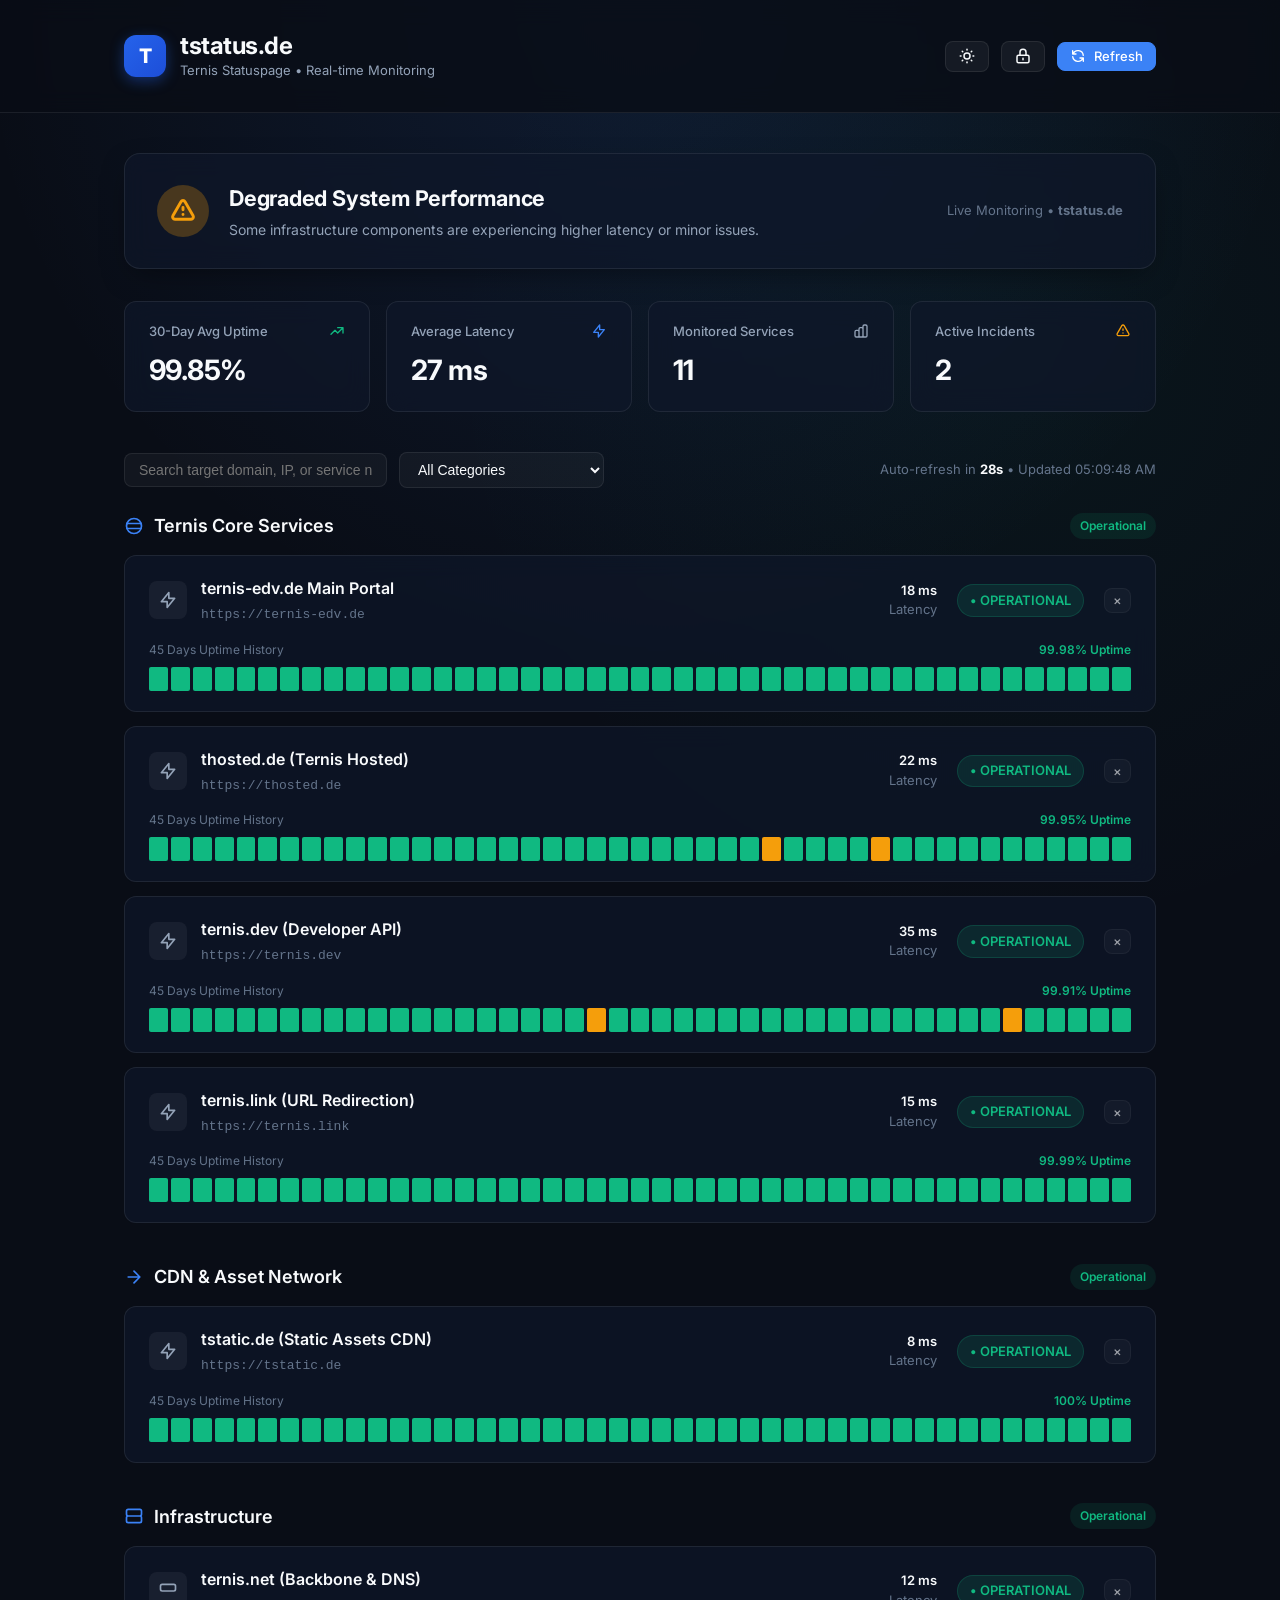
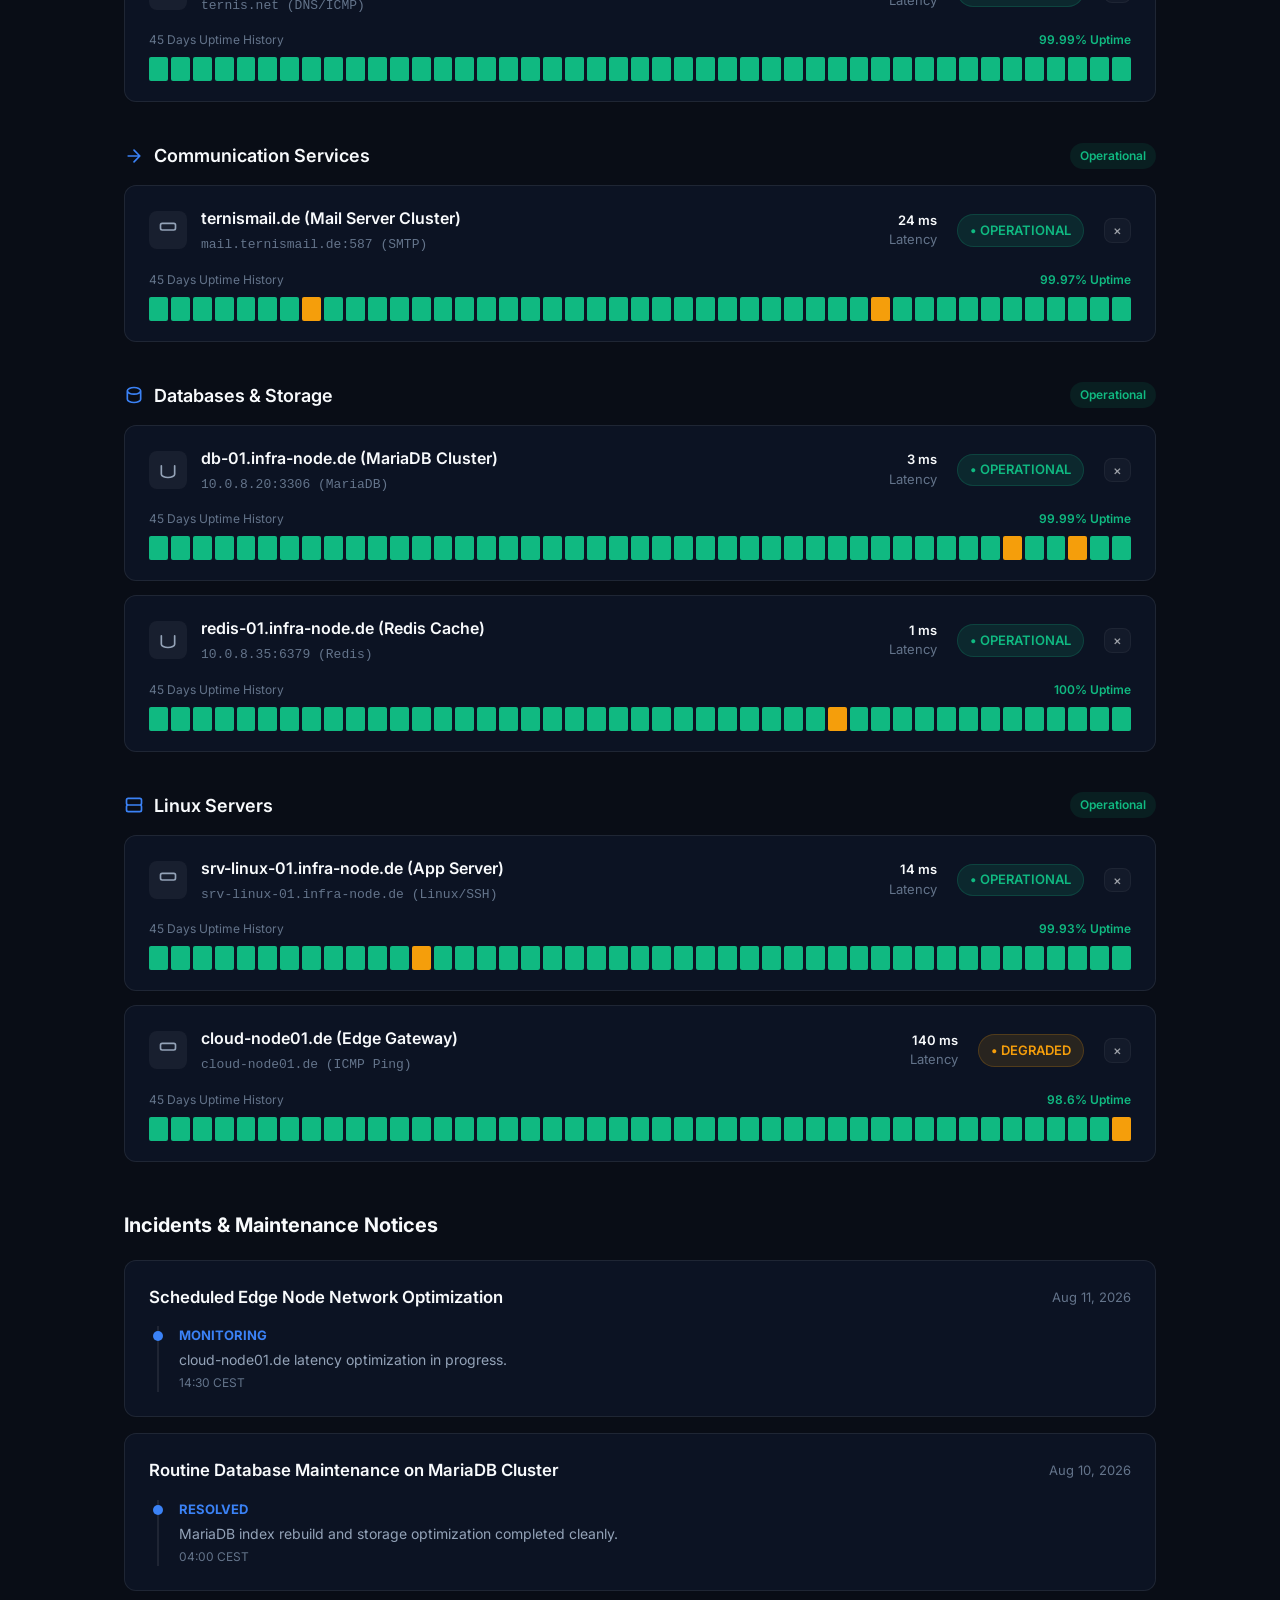
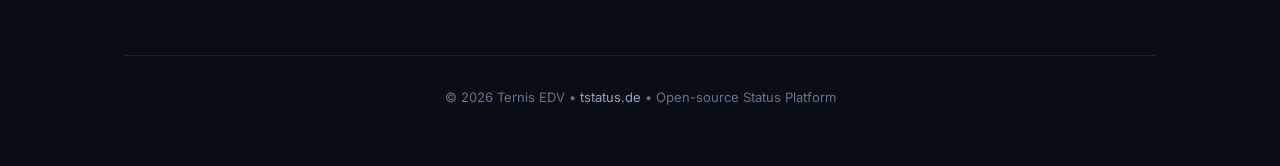
==== commit c6ca15d2: "Feat: Add backend authentication, PSR-4 Tstatus\Router, AuthMiddleware, and multi-domain shortlink s" ====
--- a/public/index.html
+++ b/public/index.html
@@ -26,10 +26,10 @@
       <div class="header-actions">
         <!-- Theme Switcher -->
         <button id="btnThemeToggle" class="btn btn-sm btn-icon" title="Toggle Light/Dark Theme">
-          <svg width="18" height="18" fill="none" viewBox="0 0 24 24" stroke="currentColor"><path stroke-linecap="round" stroke-linejoin="round" stroke-width="2" d="M12 3v1m0 16v1m9-9h-1M4 12H3m15.364 6.364l-.707-.707M6.343 6.343l-.707-.707m12.728 0l-.707.707M6.343 17.657l-.707.707M16 12a4 4 0 11-8 0 4 4 0 018 0z"/></svg>
+          <svg width="18" height="18" fill="none" viewBox="0 0 24 24" stroke="currentColor"><path stroke-linecap="round" stroke-linejoin="round" stroke-width="2" d="M12 3v1m0 16v1m9-9h-1M4 12H3m15.364 6.364l-.707-.707M6.343 6.343l-.707-.707m12.728 0l-.707.707M6.343 17.657l-.707.707M6.343 17.657l-.707.707M16 12a4 4 0 11-8 0 4 4 0 018 0z"/></svg>
         </button>
 
-        <!-- Admin Controls (Visible only when Admin Mode is enabled) -->
+        <!-- Admin Controls (Visible only when authenticated in Admin Mode) -->
         <div id="adminControlsGroup" class="admin-only" style="display: none; align-items: center; gap: 0.5rem;">
           <button id="btnOpenAddMonitor" class="btn btn-sm">
             <svg width="16" height="16" fill="none" viewBox="0 0 24 24" stroke="currentColor"><path stroke-linecap="round" stroke-linejoin="round" stroke-width="2" d="M12 4v16m8-8H4"/></svg>
@@ -42,7 +42,7 @@
         </div>
 
         <!-- Admin Mode Toggle Switch -->
-        <button id="btnAdminToggle" class="btn btn-sm btn-icon" title="Toggle Admin Controls">
+        <button id="btnAdminToggle" class="btn btn-sm btn-icon" title="Toggle Admin Mode / Authenticate">
           <svg width="18" height="18" fill="none" viewBox="0 0 24 24" stroke="currentColor"><path stroke-linecap="round" stroke-linejoin="round" stroke-width="2" d="M12 15v2m-6 4h12a2 2 0 002-2v-6a2 2 0 00-2-2H6a2 2 0 00-2 2v6a2 2 0 002 2zm10-10V7a4 4 0 00-8 0v4h8z"/></svg>
         </button>
 
@@ -135,6 +135,31 @@
       </p>
     </footer>
 
+  </div>
+
+  <!-- Modal: Admin Login -->
+  <div id="loginModal" class="modal-backdrop">
+    <div class="modal">
+      <div class="modal-header">
+        <h3 class="modal-title">Admin Authentication</h3>
+        <button class="modal-close">&times;</button>
+      </div>
+      <form id="loginForm">
+        <div class="form-group">
+          <label class="form-label">Username</label>
+          <input type="text" name="username" class="form-control" placeholder="admin" value="admin" required>
+        </div>
+        <div class="form-group">
+          <label class="form-label">Password</label>
+          <input type="password" name="password" class="form-control" placeholder="••••••••" required>
+        </div>
+        <div id="loginErrorMsg" style="color: var(--status-outage); font-size: 0.8125rem; margin-bottom: 1rem; display: none;"></div>
+        <div style="display: flex; justify-content: flex-end; gap: 0.75rem; margin-top: 1.5rem;">
+          <button type="button" class="btn btn-cancel-modal">Cancel</button>
+          <button type="submit" class="btn btn-primary">Login as Admin</button>
+        </div>
+      </form>
+    </div>
   </div>
 
   <!-- Modal: Add New Monitor -->
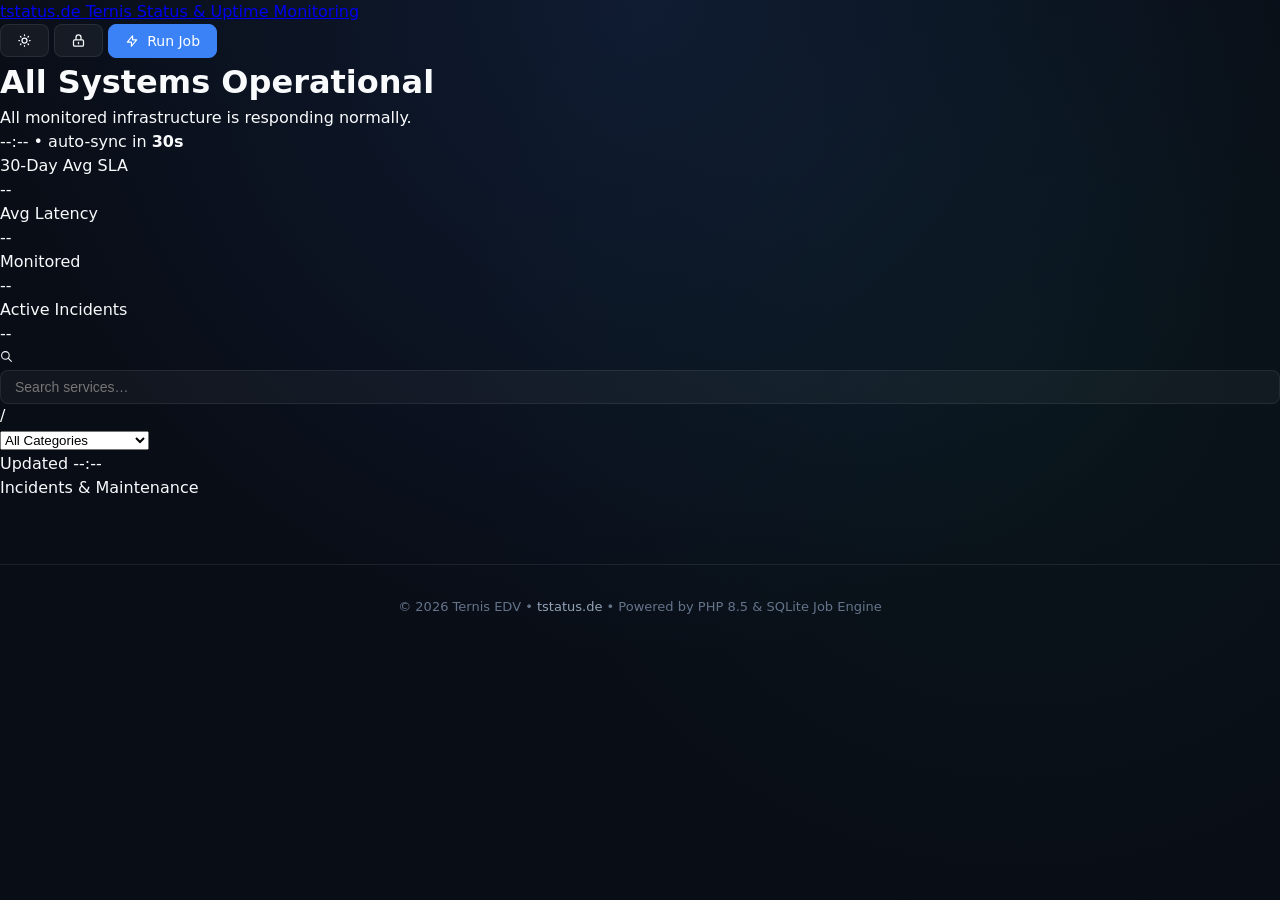
==== commit 3d4d3add: "frontend: full UI rework — flat design system, no glassmorphism - Replace glassmorphic dark-only UI " ====
--- a/public/index.html
+++ b/public/index.html
@@ -1,209 +1,221 @@
 <!DOCTYPE html>
-<html lang="de">
+<html lang="de" data-theme="dark">
 <head>
   <meta charset="UTF-8">
   <meta name="viewport" content="width=device-width, initial-scale=1.0">
-  <title>tstatus.de | Ternis Statuspage - System Operational Status</title>
-  <meta name="description" content="Real-time operational status and uptime monitoring for Ternis EDV domains (ternis-edv.de, thosted.de, tstatic.de, ternis.dev, ternismail.de), databases, and linux servers.">
+  <title>tstatus.de — Ternis Status &amp; Uptime</title>
+  <meta name="description" content="Real-time operational status, uptime monitoring, and incident tracking for Ternis EDV services, databases, and servers.">
+  <meta name="keywords" content="tstatus, statuspage, uptime monitoring, ternis edv, mariadb cluster, server monitoring">
   <meta name="robots" content="index, follow">
+
+  <meta property="og:title" content="tstatus.de — Operational Status &amp; Uptime">
+  <meta property="og:description" content="Live status monitoring powered by the automated Tstatus Job Engine.">
+  <meta property="og:type" content="website">
+  <meta property="og:url" content="https://tstatus.de">
+
   <link rel="preconnect" href="https://fonts.googleapis.com">
   <link rel="preconnect" href="https://fonts.gstatic.com" crossorigin>
-  <link href="https://fonts.googleapis.com/css2?family=Inter:wght@300;400;500;600;700;800&display=swap" rel="stylesheet">
   <link rel="stylesheet" href="/styles.css">
 </head>
 <body>
 
-  <!-- Navigation Header -->
-  <header>
-    <div class="container nav-content">
-      <div class="brand-section">
-        <div class="brand-logo">T</div>
-        <div class="brand-title-wrap">
-          <h1>tstatus.de</h1>
-          <p>Ternis Statuspage &bull; Real-time Monitoring</p>
-        </div>
-      </div>
-      <div class="header-actions">
-        <!-- Theme Switcher -->
-        <button id="btnThemeToggle" class="btn btn-sm btn-icon" title="Toggle Light/Dark Theme">
-          <svg width="18" height="18" fill="none" viewBox="0 0 24 24" stroke="currentColor"><path stroke-linecap="round" stroke-linejoin="round" stroke-width="2" d="M12 3v1m0 16v1m9-9h-1M4 12H3m15.364 6.364l-.707-.707M6.343 6.343l-.707-.707m12.728 0l-.707.707M6.343 17.657l-.707.707M6.343 17.657l-.707.707M16 12a4 4 0 11-8 0 4 4 0 018 0z"/></svg>
+  <!-- Navigation -->
+  <nav class="site-nav">
+    <div class="wrap">
+      <a href="/" class="nav-brand" aria-label="tstatus.de home">
+        <span class="site-name">tstatus.de</span>
+        <span class="site-sub">Ternis Status &amp; Uptime Monitoring</span>
+      </a>
+
+      <div class="nav-actions">
+        <!-- Theme toggle -->
+        <button id="btnThemeToggle" class="btn btn-icon" title="Toggle theme" aria-label="Toggle theme">
+          <svg width="15" height="15" fill="none" viewBox="0 0 24 24" stroke="currentColor"><path stroke-linecap="round" stroke-linejoin="round" stroke-width="2" d="M12 3v1m0 16v1m9-9h-1M4 12H3m15.364 6.364l-.707-.707M6.343 6.343l-.707-.707m12.728 0l-.707.707M6.343 17.657l-.707.707M16 12a4 4 0 11-8 0 4 4 0 018 0z"/></svg>
         </button>
 
-        <!-- Admin Controls (Visible only when authenticated in Admin Mode) -->
-        <div id="adminControlsGroup" class="admin-only" style="display: none; align-items: center; gap: 0.5rem;">
-          <button id="btnOpenAddMonitor" class="btn btn-sm">
-            <svg width="16" height="16" fill="none" viewBox="0 0 24 24" stroke="currentColor"><path stroke-linecap="round" stroke-linejoin="round" stroke-width="2" d="M12 4v16m8-8H4"/></svg>
-            Add Monitor
+        <!-- Admin controls (visible when logged in) -->
+        <div id="adminControlsGroup" style="display: none; align-items: center; gap: 6px;">
+          <button id="btnOpenAddMonitor" class="btn">
+            <svg width="14" height="14" fill="none" viewBox="0 0 24 24" stroke="currentColor"><path stroke-linecap="round" stroke-linejoin="round" stroke-width="2" d="M12 4v16m8-8H4"/></svg>
+            Add Target
           </button>
-          <button id="btnOpenAddIncident" class="btn btn-sm">
-            <svg width="16" height="16" fill="none" viewBox="0 0 24 24" stroke="currentColor"><path stroke-linecap="round" stroke-linejoin="round" stroke-width="2" d="M11 5H6a2 2 0 00-2 2v11a2 2 0 002 2h11a2 2 0 002-2v-5m-1.414-9.414a2 2 0 112.828 2.828L11.828 15H9v-2.828l8.586-8.586z"/></svg>
-            Report Incident
+          <button id="btnOpenAddIncident" class="btn">
+            <svg width="14" height="14" fill="none" viewBox="0 0 24 24" stroke="currentColor"><path stroke-linecap="round" stroke-linejoin="round" stroke-width="2" d="M11 5H6a2 2 0 00-2 2v11a2 2 0 002 2h11a2 2 0 002-2v-5m-1.414-9.414a2 2 0 112.828 2.828L11.828 15H9v-2.828l8.586-8.586z"/></svg>
+            Publish Notice
           </button>
         </div>
 
-        <!-- Admin Mode Toggle Switch -->
-        <button id="btnAdminToggle" class="btn btn-sm btn-icon" title="Toggle Admin Mode / Authenticate">
-          <svg width="18" height="18" fill="none" viewBox="0 0 24 24" stroke="currentColor"><path stroke-linecap="round" stroke-linejoin="round" stroke-width="2" d="M12 15v2m-6 4h12a2 2 0 002-2v-6a2 2 0 00-2-2H6a2 2 0 00-2 2v6a2 2 0 002 2zm10-10V7a4 4 0 00-8 0v4h8z"/></svg>
+        <!-- Admin auth toggle -->
+        <button id="btnAdminToggle" class="btn btn-icon" title="Admin authentication" aria-label="Admin auth">
+          <svg width="15" height="15" fill="none" viewBox="0 0 24 24" stroke="currentColor"><path stroke-linecap="round" stroke-linejoin="round" stroke-width="2" d="M12 15v2m-6 4h12a2 2 0 002-2v-6a2 2 0 00-2-2H6a2 2 0 00-2 2v6a2 2 0 002 2zm10-10V7a4 4 0 00-8 0v4h8z"/></svg>
         </button>
 
-        <!-- Refresh Button -->
-        <button id="btnRefresh" class="btn btn-sm btn-primary">
-          <svg width="16" height="16" fill="none" viewBox="0 0 24 24" stroke="currentColor"><path stroke-linecap="round" stroke-linejoin="round" stroke-width="2" d="M4 4v5h.582m15.356 2A8.001 8.001 0 004.582 9m0 0H9m11 11v-5h-.581m0 0a8.003 8.003 0 01-15.357-2m15.357 2H15"/></svg>
-          Refresh
+        <!-- Manual health check -->
+        <button id="btnRunCheckJob" class="btn btn-primary" title="Run health check job now">
+          <svg width="14" height="14" fill="none" viewBox="0 0 24 24" stroke="currentColor"><path stroke-linecap="round" stroke-linejoin="round" stroke-width="2" d="M13 10V3L4 14h7v7l9-11h-7z"/></svg>
+          Run Job
         </button>
       </div>
     </div>
-  </header>
-
-  <div class="container">
-    
-    <!-- Global Operational Status Banner -->
-    <div id="globalStatusBanner" class="global-status-banner">
-      <!-- Injected dynamically via API -->
-    </div>
-
-    <!-- System Metrics Overview -->
-    <div class="metrics-grid">
-      <div class="metric-card">
-        <div class="label">
-          <span>30-Day Avg Uptime</span>
-          <svg width="16" height="16" fill="none" viewBox="0 0 24 24" stroke="var(--status-operational)"><path stroke-linecap="round" stroke-linejoin="round" stroke-width="2" d="M13 7h8m0 0v8m0-8l-8 8-4-4-6 6"/></svg>
-        </div>
-        <div class="value" id="metricUptime">--</div>
-      </div>
-      <div class="metric-card">
-        <div class="label">
-          <span>Average Latency</span>
-          <svg width="16" height="16" fill="none" viewBox="0 0 24 24" stroke="var(--accent-primary)"><path stroke-linecap="round" stroke-linejoin="round" stroke-width="2" d="M13 10V3L4 14h7v7l9-11h-7z"/></svg>
-        </div>
-        <div class="value" id="metricLatency">--</div>
-      </div>
-      <div class="metric-card">
-        <div class="label">
-          <span>Monitored Services</span>
-          <svg width="16" height="16" fill="none" viewBox="0 0 24 24" stroke="var(--text-sub)"><path stroke-linecap="round" stroke-linejoin="round" stroke-width="2" d="M9 19v-6a2 2 0 00-2-2H5a2 2 0 00-2 2v6a2 2 0 002 2h2a2 2 0 002-2zm0 0V9a2 2 0 012-2h2a2 2 0 012 2v10m-6 0a2 2 0 002 2h2a2 2 0 002-2m0 0V5a2 2 0 012-2h2a2 2 0 012 2v14a2 2 0 01-2 2h-2a2 2 0 01-2-2z"/></svg>
-        </div>
-        <div class="value" id="metricMonitorsCount">--</div>
-      </div>
-      <div class="metric-card">
-        <div class="label">
-          <span>Active Incidents</span>
-          <svg width="16" height="16" fill="none" viewBox="0 0 24 24" stroke="var(--status-degraded)"><path stroke-linecap="round" stroke-linejoin="round" stroke-width="2" d="M12 9v2m0 4h.01m-6.938 4h13.856c1.54 0 2.502-1.667 1.732-3L13.732 4c-.77-1.333-2.694-1.333-3.464 0L3.34 16c-.77 1.333.192 3 1.732 3z"/></svg>
-        </div>
-        <div class="value" id="metricIncidentsCount">--</div>
-      </div>
-    </div>
-
-    <!-- Search & Category Filters -->
-    <div class="controls-bar">
-      <div class="search-filter-group">
-        <input type="text" id="searchInput" class="search-input" placeholder="Search target domain, IP, or service name...">
-        <select id="categorySelect" class="category-filter">
-          <option value="all">All Categories</option>
-          <option value="Ternis Core Services">Ternis Core Services</option>
-          <option value="CDN & Asset Network">CDN &amp; Asset Network</option>
-          <option value="Infrastructure">Infrastructure</option>
-          <option value="Communication Services">Communication Services</option>
-          <option value="Databases & Storage">Databases &amp; Storage</option>
-          <option value="Linux Servers">Linux Servers</option>
-        </select>
-      </div>
-      <div style="font-size: 0.8125rem; color: var(--text-muted);">
-        Auto-refresh in <strong id="refreshTimer" style="color: var(--text-main);">30s</strong> &bull; Updated <span id="lastUpdated">--:--</span>
-      </div>
-    </div>
-
-    <!-- Monitored Categories Container -->
-    <div id="categoriesContainer">
-      <!-- Category groups & monitor cards injected here by app.js from API -->
-    </div>
-
-    <!-- Incidents & Maintenance Timeline Section -->
-    <div class="incidents-section">
-      <div class="section-header">
-        <span>Incidents &amp; Maintenance Notices</span>
-      </div>
-      <div id="incidentsContainer">
-        <!-- Incidents list injected by app.js from API -->
-      </div>
-    </div>
-
-    <!-- Footer with Commit ID and Shortlink -->
-    <footer>
-      <p id="footerText">
-        &copy; 2026 Ternis EDV &bull; <a href="https://tstatus.de" target="_blank">tstatus.de</a> &bull; Open-source Status Platform
-      </p>
-    </footer>
-
+  </nav>
+
+  <!-- Main content -->
+  <main>
+    <div class="wrap">
+
+      <!-- Global status hero -->
+      <div class="status-hero">
+        <div class="status-hero-inner">
+          <div id="globalStatusBanner">
+            <div class="status-headline">
+              <div class="status-dot live" id="statusDot"></div>
+              <div>
+                <h1 id="statusTitle">All Systems Operational</h1>
+                <p id="statusSub">All monitored infrastructure is responding normally.</p>
+              </div>
+            </div>
+          </div>
+          <div class="status-live-tag">
+            <span id="lastUpdated">--:--</span>
+            &bull;
+            <span>auto-sync in <strong id="refreshTimer">30s</strong></span>
+          </div>
+        </div>
+      </div>
+
+      <!-- Metrics row -->
+      <div class="metrics-row">
+        <div class="metric-cell">
+          <div class="metric-label">30-Day Avg SLA</div>
+          <div class="metric-value" id="metricUptime">--</div>
+        </div>
+        <div class="metric-cell">
+          <div class="metric-label">Avg Latency</div>
+          <div class="metric-value" id="metricLatency">--</div>
+        </div>
+        <div class="metric-cell">
+          <div class="metric-label">Monitored</div>
+          <div class="metric-value" id="metricMonitorsCount">--</div>
+        </div>
+        <div class="metric-cell">
+          <div class="metric-label">Active Incidents</div>
+          <div class="metric-value" id="metricIncidentsCount">--</div>
+        </div>
+      </div>
+
+      <!-- Filter toolbar -->
+      <div class="toolbar">
+        <div class="toolbar-left">
+          <div class="search-wrap">
+            <svg width="13" height="13" fill="none" viewBox="0 0 24 24" stroke="currentColor"><path stroke-linecap="round" stroke-linejoin="round" stroke-width="2" d="M21 21l-6-6m2-5a7 7 0 11-14 0 7 7 0 0114 0z"/></svg>
+            <input type="text" id="searchInput" class="search-input" placeholder="Search services…">
+            <span class="shortcut">/</span>
+          </div>
+          <select id="categorySelect" class="cat-select">
+            <option value="all">All Categories</option>
+            <option value="Ternis Core Services">Core Services</option>
+            <option value="CDN &amp; Asset Network">CDN &amp; Assets</option>
+            <option value="Infrastructure">Infrastructure</option>
+            <option value="Communication Services">Communication</option>
+            <option value="Databases &amp; Storage">Databases &amp; Storage</option>
+            <option value="Linux Servers">Linux Servers</option>
+          </select>
+        </div>
+        <div class="toolbar-right">
+          Updated <span id="toolbarUpdated">--:--</span>
+        </div>
+      </div>
+
+      <!-- Service categories — injected by app.js -->
+      <div id="categoriesContainer"></div>
+
+      <!-- Incidents -->
+      <div class="section-title">Incidents &amp; Maintenance</div>
+      <div id="incidentsContainer"></div>
+
+      <!-- Service detail page injection point -->
+      <div id="serviceCardContainer"></div>
+
+    </div>
+  </main>
+
+  <!-- Footer -->
+  <footer class="site-footer">
+    <div class="wrap">
+      <p id="footerText">&copy; 2026 Ternis EDV &bull; <a href="https://tstatus.de" target="_blank">tstatus.de</a> &bull; Powered by PHP 8.5 &amp; SQLite Job Engine</p>
+    </div>
+  </footer>
+
+  <!-- Toasts -->
+  <div id="toast-container"></div>
+
+  <!-- Modal: Admin login -->
+  <div id="loginModal" class="modal-backdrop">
+    <div class="modal" role="dialog" aria-modal="true" aria-labelledby="loginModalTitle">
+      <div class="modal-head">
+        <span class="modal-title" id="loginModalTitle">Admin Authentication</span>
+        <button class="modal-close" aria-label="Close">&times;</button>
+      </div>
+      <form id="loginForm">
+        <div class="form-field">
+          <label class="form-label" for="loginUsername">Username</label>
+          <input type="text" id="loginUsername" name="username" class="form-control" placeholder="admin" value="admin" required>
+        </div>
+        <div class="form-field">
+          <label class="form-label" for="loginPassword">Password</label>
+          <input type="password" id="loginPassword" name="password" class="form-control" placeholder="••••••••" required autofocus>
+        </div>
+        <div id="loginErrorMsg" class="login-error"></div>
+        <div class="form-actions">
+          <button type="button" class="btn btn-cancel-modal">Cancel</button>
+          <button type="submit" class="btn btn-primary">Login</button>
+        </div>
+      </form>
+    </div>
   </div>
 
-  <!-- Modal: Admin Login -->
-  <div id="loginModal" class="modal-backdrop">
-    <div class="modal">
-      <div class="modal-header">
-        <h3 class="modal-title">Admin Authentication</h3>
-        <button class="modal-close">&times;</button>
-      </div>
-      <form id="loginForm">
-        <div class="form-group">
-          <label class="form-label">Username</label>
-          <input type="text" name="username" class="form-control" placeholder="admin" value="admin" required>
-        </div>
-        <div class="form-group">
-          <label class="form-label">Password</label>
-          <input type="password" name="password" class="form-control" placeholder="••••••••" required>
-        </div>
-        <div id="loginErrorMsg" style="color: var(--status-outage); font-size: 0.8125rem; margin-bottom: 1rem; display: none;"></div>
-        <div style="display: flex; justify-content: flex-end; gap: 0.75rem; margin-top: 1.5rem;">
-          <button type="button" class="btn btn-cancel-modal">Cancel</button>
-          <button type="submit" class="btn btn-primary">Login as Admin</button>
-        </div>
-      </form>
-    </div>
-  </div>
-
-  <!-- Modal: Add New Monitor -->
+  <!-- Modal: Add monitor -->
   <div id="addMonitorModal" class="modal-backdrop">
-    <div class="modal">
-      <div class="modal-header">
-        <h3 class="modal-title">Add Monitored Target</h3>
-        <button class="modal-close">&times;</button>
+    <div class="modal" role="dialog" aria-modal="true" aria-labelledby="addMonitorTitle">
+      <div class="modal-head">
+        <span class="modal-title" id="addMonitorTitle">Add Monitored Target</span>
+        <button class="modal-close" aria-label="Close">&times;</button>
       </div>
       <form id="addMonitorForm">
-        <div class="form-group">
-          <label class="form-label">Service / Target Name</label>
-          <input type="text" name="name" class="form-control" placeholder="e.g. thosted.de (Ternis Hosted Portal)" required>
+        <div class="form-field">
+          <label class="form-label" for="addMonName">Service / Target Name</label>
+          <input type="text" id="addMonName" name="name" class="form-control" placeholder="e.g. thosted.de (Ternis Hosted Portal)" required>
         </div>
         <div class="form-row">
-          <div class="form-group">
-            <label class="form-label">Category</label>
-            <select name="category" class="form-control">
+          <div class="form-field">
+            <label class="form-label" for="addMonCategory">Category</label>
+            <select id="addMonCategory" name="category" class="form-control">
               <option value="Ternis Core Services">Ternis Core Services</option>
-              <option value="CDN & Asset Network">CDN & Asset Network</option>
+              <option value="CDN &amp; Asset Network">CDN &amp; Asset Network</option>
               <option value="Infrastructure">Infrastructure</option>
               <option value="Communication Services">Communication Services</option>
-              <option value="Databases & Storage">Databases & Storage</option>
+              <option value="Databases &amp; Storage">Databases &amp; Storage</option>
               <option value="Linux Servers">Linux Servers</option>
             </select>
           </div>
-          <div class="form-group">
-            <label class="form-label">Monitor Type</label>
-            <select name="type" class="form-control">
-              <option value="website">HTTP / Website Domain</option>
-              <option value="database">Database Host / Port</option>
-              <option value="server">Linux Server / Ping / TCP</option>
+          <div class="form-field">
+            <label class="form-label" for="addMonType">Monitor Type</label>
+            <select id="addMonType" name="type" class="form-control">
+              <option value="website">HTTP / Website</option>
+              <option value="database">Database / Port</option>
+              <option value="server">Server / TCP</option>
             </select>
           </div>
         </div>
-        <div class="form-group">
-          <label class="form-label">Target URL / Host / IP</label>
-          <input type="text" name="target" class="form-control" placeholder="e.g. https://thosted.de or 10.0.8.20:3306" required>
-        </div>
-        <div class="form-group">
-          <label class="form-label">Check Interval (Seconds)</label>
-          <input type="number" name="interval" class="form-control" value="30" min="5" max="300">
-        </div>
-        <div style="display: flex; justify-content: flex-end; gap: 0.75rem; margin-top: 1.5rem;">
+        <div class="form-field">
+          <label class="form-label" for="addMonTarget">Target URL / Host / Port</label>
+          <input type="text" id="addMonTarget" name="target" class="form-control" placeholder="https://thosted.de or 10.0.8.20:3306" required>
+        </div>
+        <div class="form-field">
+          <label class="form-label" for="addMonInterval">Check Interval (seconds)</label>
+          <input type="number" id="addMonInterval" name="interval" class="form-control" value="30" min="5" max="300">
+        </div>
+        <div class="form-actions">
           <button type="button" class="btn btn-cancel-modal">Cancel</button>
           <button type="submit" class="btn btn-primary">Save Target</button>
         </div>
@@ -211,34 +223,89 @@
     </div>
   </div>
 
-  <!-- Modal: Add Incident -->
+  <!-- Modal: Edit monitor -->
+  <div id="editMonitorModal" class="modal-backdrop">
+    <div class="modal" role="dialog" aria-modal="true" aria-labelledby="editMonitorTitle">
+      <div class="modal-head">
+        <span class="modal-title" id="editMonitorTitle">Edit Monitored Target</span>
+        <button class="modal-close" aria-label="Close">&times;</button>
+      </div>
+      <form id="editMonitorForm">
+        <input type="hidden" name="id" id="editMonitorId">
+        <div class="form-field">
+          <label class="form-label" for="editMonitorName">Service Name</label>
+          <input type="text" id="editMonitorName" name="name" class="form-control" required>
+        </div>
+        <div class="form-row">
+          <div class="form-field">
+            <label class="form-label" for="editMonitorCategory">Category</label>
+            <select id="editMonitorCategory" name="category" class="form-control">
+              <option value="Ternis Core Services">Ternis Core Services</option>
+              <option value="CDN &amp; Asset Network">CDN &amp; Asset Network</option>
+              <option value="Infrastructure">Infrastructure</option>
+              <option value="Communication Services">Communication Services</option>
+              <option value="Databases &amp; Storage">Databases &amp; Storage</option>
+              <option value="Linux Servers">Linux Servers</option>
+            </select>
+          </div>
+          <div class="form-field">
+            <label class="form-label" for="editMonitorType">Type</label>
+            <select id="editMonitorType" name="type" class="form-control">
+              <option value="website">HTTP / Website</option>
+              <option value="database">Database / Port</option>
+              <option value="server">Server / TCP</option>
+            </select>
+          </div>
+        </div>
+        <div class="form-field">
+          <label class="form-label" for="editMonitorTarget">Target URL / Host</label>
+          <input type="text" id="editMonitorTarget" name="target" class="form-control" required>
+        </div>
+        <div class="form-field">
+          <label class="form-label" for="editMonitorStatus">Override Status</label>
+          <select id="editMonitorStatus" name="status" class="form-control">
+            <option value="operational">Operational</option>
+            <option value="degraded">Degraded Performance</option>
+            <option value="outage">System Outage</option>
+            <option value="maintenance">Under Maintenance</option>
+          </select>
+        </div>
+        <div class="form-actions">
+          <button type="button" class="btn btn-cancel-modal">Cancel</button>
+          <button type="submit" class="btn btn-primary">Update Target</button>
+        </div>
+      </form>
+    </div>
+  </div>
+
+  <!-- Modal: Publish incident -->
   <div id="addIncidentModal" class="modal-backdrop">
-    <div class="modal">
-      <div class="modal-header">
-        <h3 class="modal-title">Report New Incident</h3>
-        <button class="modal-close">&times;</button>
+    <div class="modal" role="dialog" aria-modal="true" aria-labelledby="addIncidentTitle">
+      <div class="modal-head">
+        <span class="modal-title" id="addIncidentTitle">Publish Incident Notice</span>
+        <button class="modal-close" aria-label="Close">&times;</button>
       </div>
       <form id="addIncidentForm">
-        <div class="form-group">
-          <label class="form-label">Incident Title</label>
-          <input type="text" name="title" class="form-control" placeholder="e.g. Scheduled Network Upgrade on ternis.net" required>
-        </div>
-        <div class="form-group">
-          <label class="form-label">Current Status</label>
-          <select name="status" class="form-control">
+        <div class="form-field">
+          <label class="form-label" for="incTitle">Incident Title</label>
+          <input type="text" id="incTitle" name="title" class="form-control" placeholder="e.g. Scheduled Network Upgrade" required>
+        </div>
+        <div class="form-field">
+          <label class="form-label" for="incStatus">Current Status</label>
+          <select id="incStatus" name="status" class="form-control">
             <option value="investigating">Investigating</option>
             <option value="identified">Identified</option>
             <option value="monitoring">Monitoring</option>
             <option value="resolved">Resolved</option>
           </select>
         </div>
-        <div class="form-group">
-          <label class="form-label">Update Message</label>
-          <textarea name="message" class="form-control" rows="3" placeholder="Describe the current state or incident updates..." required></textarea>
-        </div>
-        <div style="display: flex; justify-content: flex-end; gap: 0.75rem; margin-top: 1.5rem;">
+        <div class="form-field">
+          <label class="form-label" for="incMessage">Update Message</label>
+          <textarea id="incMessage" name="message" class="form-control" rows="3" placeholder="Describe the current situation or resolution steps…" required></textarea>
+        </div>
+        <div class="form-actions">
           <button type="button" class="btn btn-cancel-modal">Cancel</button>
-          <button type="submit" class="btn btn-primary">Publish Incident Update</button>
+          <button type="submit" class="btn btn-primary">Publish Notice</button>
         </div>
       </form>
     </div>
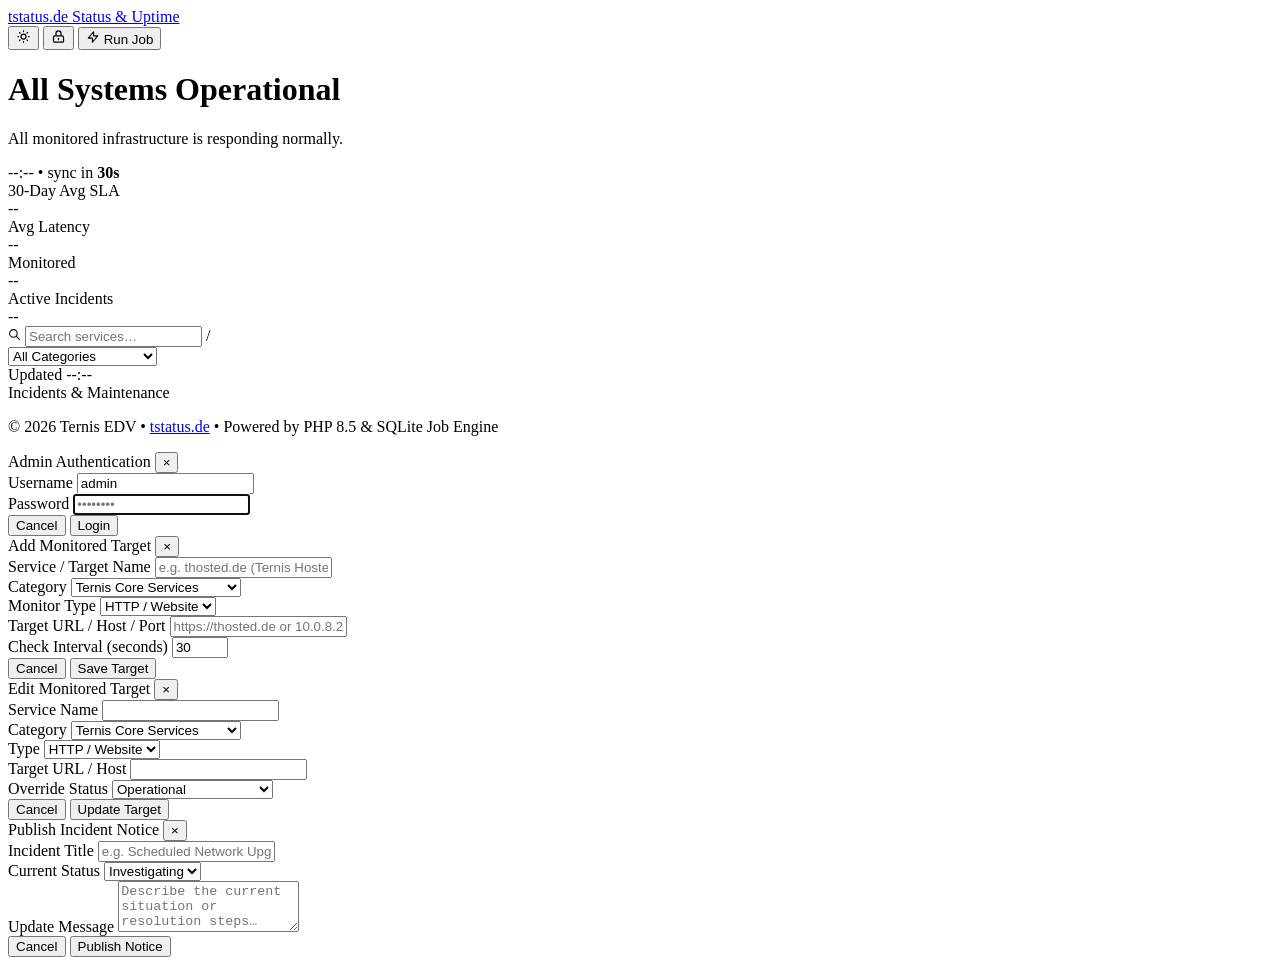
==== commit 2229a4f5: "frontend: rework UI to refined flat design system v2 - New design tokens: darker bg (#0c0c10), warme" ====
--- a/public/index.html
+++ b/public/index.html
@@ -16,6 +16,7 @@
   <link rel="preconnect" href="https://fonts.googleapis.com">
   <link rel="preconnect" href="https://fonts.gstatic.com" crossorigin>
   <link rel="stylesheet" href="/styles.css">
+  <link rel="icon" type="image/svg+xml" href="data:image/svg+xml,<svg xmlns='http://www.w3.org/2000/svg' viewBox='0 0 32 32'><circle cx='16' cy='16' r='8' fill='%2310b981'/></svg>">
 </head>
 <body>
 
@@ -24,7 +25,8 @@
     <div class="wrap">
       <a href="/" class="nav-brand" aria-label="tstatus.de home">
         <span class="site-name">tstatus.de</span>
-        <span class="site-sub">Ternis Status &amp; Uptime Monitoring</span>
+        <span class="nav-sep"></span>
+        <span class="site-sub">Status &amp; Uptime</span>
       </a>
 
       <div class="nav-actions">
@@ -78,7 +80,7 @@
           <div class="status-live-tag">
             <span id="lastUpdated">--:--</span>
             &bull;
-            <span>auto-sync in <strong id="refreshTimer">30s</strong></span>
+            <span>sync in <strong id="refreshTimer">30s</strong></span>
           </div>
         </div>
       </div>
--- a/styles.css
+++ b/styles.css
@@ -1,744 +1,2 @@
-/* tstatus.de - Ternis Statuspage Stylesheet */
-:root {
-  --bg-dark: #090d16;
-  --bg-card: rgba(15, 23, 42, 0.7);
-  --bg-card-hover: rgba(26, 38, 66, 0.8);
-  --border-color: rgba(255, 255, 255, 0.08);
-  --border-color-hover: rgba(255, 255, 255, 0.18);
-  
-  --text-main: #f8fafc;
-  --text-sub: #94a3b8;
-  --text-muted: #64748b;
-  
-  --status-operational: #10b981;
-  --status-operational-glow: rgba(16, 185, 129, 0.25);
-  --status-degraded: #f59e0b;
-  --status-degraded-glow: rgba(245, 158, 11, 0.25);
-  --status-outage: #ef4444;
-  --status-outage-glow: rgba(239, 68, 68, 0.25);
-  --status-maintenance: #3b82f6;
-  --status-maintenance-glow: rgba(59, 130, 246, 0.25);
-
-  --accent-primary: #3b82f6;
-  --accent-primary-hover: #2563eb;
-  --accent-glow: rgba(59, 130, 246, 0.15);
-
-  --font-family: 'Inter', system-ui, -apple-system, sans-serif;
-  --radius-lg: 16px;
-  --radius-md: 12px;
-  --radius-sm: 8px;
-}
-
-* {
-  box-sizing: border-box;
-  margin: 0;
-  padding: 0;
-}
-
-body {
-  font-family: var(--font-family);
-  background-color: var(--bg-dark);
-  color: var(--text-main);
-  min-height: 100vh;
-  line-height: 1.5;
-  padding-bottom: 4rem;
-  background-image: 
-    radial-gradient(circle at 50% 0%, rgba(59, 130, 246, 0.12) 0%, transparent 60%),
-    radial-gradient(circle at 80% 40%, rgba(16, 185, 129, 0.05) 0%, transparent 50%);
-  background-attachment: fixed;
-}
-
-/* Container */
-.container {
-  max-width: 1080px;
-  margin: 0 auto;
-  padding: 0 1.5rem;
-}
-
-/* Header Navbar */
-header {
-  padding: 2rem 0;
-  border-bottom: 1px solid var(--border-color);
-  margin-bottom: 2.5rem;
-  background: rgba(9, 13, 22, 0.8);
-  backdrop-filter: blur(12px);
-  position: sticky;
-  top: 0;
-  z-index: 100;
-}
-
-.nav-content {
-  display: flex;
-  justify-content: space-between;
-  align-items: center;
-  flex-wrap: wrap;
-  gap: 1rem;
-}
-
-.brand-section {
-  display: flex;
-  align-items: center;
-  gap: 0.875rem;
-}
-
-.brand-logo {
-  width: 42px;
-  height: 42px;
-  background: linear-gradient(135deg, #2563eb, #1d4ed8);
-  border-radius: var(--radius-md);
-  display: flex;
-  align-items: center;
-  justify-content: center;
-  font-weight: 800;
-  font-size: 1.25rem;
-  color: #fff;
-  box-shadow: 0 4px 14px rgba(37, 99, 235, 0.4);
-}
-
-.brand-title-wrap h1 {
-  font-size: 1.5rem;
-  font-weight: 700;
-  letter-spacing: -0.02em;
-  line-height: 1.2;
-}
-
-.brand-title-wrap p {
-  font-size: 0.8125rem;
-  color: var(--text-sub);
-}
-
-.header-actions {
-  display: flex;
-  align-items: center;
-  gap: 0.75rem;
-}
-
-.btn {
-  display: inline-flex;
-  align-items: center;
-  gap: 0.5rem;
-  padding: 0.5rem 1rem;
-  font-size: 0.875rem;
-  font-weight: 500;
-  border-radius: var(--radius-sm);
-  border: 1px solid var(--border-color);
-  background: rgba(255, 255, 255, 0.05);
-  color: var(--text-main);
-  cursor: pointer;
-  transition: all 0.2s ease;
-  font-family: inherit;
-}
-
-.btn:hover {
-  background: rgba(255, 255, 255, 0.1);
-  border-color: var(--border-color-hover);
-}
-
-.btn-primary {
-  background: var(--accent-primary);
-  border-color: var(--accent-primary);
-  color: white;
-}
-
-.btn-primary:hover {
-  background: var(--accent-primary-hover);
-  border-color: var(--accent-primary-hover);
-}
-
-.btn-sm {
-  padding: 0.35rem 0.75rem;
-  font-size: 0.8125rem;
-}
-
-/* Global Status Banner */
-.global-status-banner {
-  background: var(--bg-card);
-  border: 1px solid var(--border-color);
-  backdrop-filter: blur(12px);
-  border-radius: var(--radius-lg);
-  padding: 1.75rem 2rem;
-  display: flex;
-  align-items: center;
-  justify-content: space-between;
-  margin-bottom: 2rem;
-  box-shadow: 0 10px 30px -10px rgba(0, 0, 0, 0.5);
-  transition: all 0.3s ease;
-}
-
-.banner-info {
-  display: flex;
-  align-items: center;
-  gap: 1.25rem;
-}
-
-.status-indicator-lg {
-  width: 52px;
-  height: 52px;
-  border-radius: 50%;
-  display: flex;
-  align-items: center;
-  justify-content: center;
-  flex-shrink: 0;
-}
-
-.status-indicator-lg.operational {
-  background: var(--status-operational-glow);
-  color: var(--status-operational);
-}
-
-.status-indicator-lg.degraded {
-  background: var(--status-degraded-glow);
-  color: var(--status-degraded);
-}
-
-.status-indicator-lg.outage {
-  background: var(--status-outage-glow);
-  color: var(--status-outage);
-}
-
-.status-indicator-lg svg {
-  width: 28px;
-  height: 28px;
-}
-
-.banner-text h2 {
-  font-size: 1.35rem;
-  font-weight: 700;
-  letter-spacing: -0.01em;
-  margin-bottom: 0.25rem;
-}
-
-.banner-text p {
-  font-size: 0.875rem;
-  color: var(--text-sub);
-}
-
-.banner-meta {
-  text-align: right;
-  font-size: 0.8125rem;
-  color: var(--text-muted);
-}
-
-/* Summary Grid Metrics */
-.metrics-grid {
-  display: grid;
-  grid-template-columns: repeat(auto-fit, minmax(220px, 1fr));
-  gap: 1rem;
-  margin-bottom: 2.5rem;
-}
-
-.metric-card {
-  background: var(--bg-card);
-  border: 1px solid var(--border-color);
-  backdrop-filter: blur(12px);
-  border-radius: var(--radius-md);
-  padding: 1.25rem 1.5rem;
-}
-
-.metric-card .label {
-  font-size: 0.8125rem;
-  font-weight: 500;
-  color: var(--text-sub);
-  margin-bottom: 0.5rem;
-  display: flex;
-  align-items: center;
-  justify-content: space-between;
-}
-
-.metric-card .value {
-  font-size: 1.75rem;
-  font-weight: 700;
-  letter-spacing: -0.02em;
-  color: var(--text-main);
-}
-
-/* Filter & Controls Bar */
-.controls-bar {
-  display: flex;
-  justify-content: space-between;
-  align-items: center;
-  flex-wrap: wrap;
-  gap: 1rem;
-  margin-bottom: 1.5rem;
-}
-
-.search-filter-group {
-  display: flex;
-  align-items: center;
-  gap: 0.75rem;
-  flex: 1;
-  max-width: 480px;
-}
-
-.search-input {
-  width: 100%;
-  padding: 0.5rem 0.875rem;
-  background: rgba(255, 255, 255, 0.04);
-  border: 1px solid var(--border-color);
-  border-radius: var(--radius-sm);
-  color: var(--text-main);
-  font-size: 0.875rem;
-  outline: none;
-  transition: border-color 0.2s;
-}
-
-.search-input:focus {
-  border-color: var(--accent-primary);
-}
-
-.category-filter {
-  padding: 0.5rem 0.875rem;
-  background: rgba(255, 255, 255, 0.04);
-  border: 1px solid var(--border-color);
-  border-radius: var(--radius-sm);
-  color: var(--text-main);
-  font-size: 0.875rem;
-  outline: none;
-  cursor: pointer;
-}
-
-.category-filter option {
-  background: var(--bg-dark);
-  color: var(--text-main);
-}
-
-/* Category Group Section */
-.category-group {
-  margin-bottom: 2.5rem;
-}
-
-.category-header {
-  display: flex;
-  align-items: center;
-  justify-content: space-between;
-  margin-bottom: 1rem;
-}
-
-.category-title {
-  display: flex;
-  align-items: center;
-  gap: 0.625rem;
-  font-size: 1.125rem;
-  font-weight: 600;
-  color: var(--text-main);
-}
-
-.category-icon {
-  color: var(--accent-primary);
-  display: flex;
-  align-items: center;
-}
-
-.category-status-pill {
-  font-size: 0.75rem;
-  font-weight: 600;
-  padding: 0.25rem 0.625rem;
-  border-radius: 9999px;
-  background: rgba(16, 185, 129, 0.1);
-  color: var(--status-operational);
-}
-
-/* Monitor Card */
-.monitor-list {
-  display: flex;
-  flex-direction: column;
-  gap: 0.875rem;
-}
-
-.monitor-card {
-  background: var(--bg-card);
-  border: 1px solid var(--border-color);
-  backdrop-filter: blur(12px);
-  border-radius: var(--radius-md);
-  padding: 1.25rem 1.5rem;
-  transition: all 0.2s ease;
-}
-
-.monitor-card:hover {
-  background: var(--bg-card-hover);
-  border-color: var(--border-color-hover);
-}
-
-.monitor-main-info {
-  display: flex;
-  justify-content: space-between;
-  align-items: center;
-  margin-bottom: 1rem;
-  gap: 1rem;
-  flex-wrap: wrap;
-}
-
-.monitor-identity {
-  display: flex;
-  align-items: center;
-  gap: 0.875rem;
-}
-
-.monitor-type-icon {
-  width: 38px;
-  height: 38px;
-  border-radius: var(--radius-sm);
-  background: rgba(255, 255, 255, 0.05);
-  display: flex;
-  align-items: center;
-  justify-content: center;
-  color: var(--text-sub);
-}
-
-.monitor-name-wrap h3 {
-  font-size: 1rem;
-  font-weight: 600;
-  display: flex;
-  align-items: center;
-  gap: 0.5rem;
-}
-
-.monitor-target {
-  font-size: 0.8125rem;
-  color: var(--text-muted);
-  font-family: monospace;
-}
-
-.monitor-status-wrap {
-  display: flex;
-  align-items: center;
-  gap: 1.25rem;
-}
-
-.monitor-latency {
-  text-align: right;
-  font-size: 0.8125rem;
-}
-
-.monitor-latency .ms-val {
-  font-weight: 600;
-  color: var(--text-main);
-}
-
-.monitor-latency .label {
-  color: var(--text-muted);
-  display: block;
-}
-
-.status-badge {
-  display: inline-flex;
-  align-items: center;
-  gap: 0.375rem;
-  font-size: 0.8125rem;
-  font-weight: 600;
-  padding: 0.35rem 0.75rem;
-  border-radius: 9999px;
-  white-space: nowrap;
-}
-
-.status-badge.operational {
-  background: rgba(16, 185, 129, 0.12);
-  color: var(--status-operational);
-  border: 1px solid rgba(16, 185, 129, 0.2);
-}
-
-.status-badge.degraded {
-  background: rgba(245, 158, 11, 0.12);
-  color: var(--status-degraded);
-  border: 1px solid rgba(245, 158, 11, 0.2);
-}
-
-.status-badge.outage {
-  background: rgba(239, 68, 68, 0.12);
-  color: var(--status-outage);
-  border: 1px solid rgba(239, 68, 68, 0.2);
-}
-
-.status-badge.maintenance {
-  background: rgba(59, 130, 246, 0.12);
-  color: var(--status-maintenance);
-  border: 1px solid rgba(59, 130, 246, 0.2);
-}
-
-/* Timeline & Uptime Bars */
-.timeline-section {
-  display: flex;
-  flex-direction: column;
-  gap: 0.5rem;
-}
-
-.timeline-bars-header {
-  display: flex;
-  justify-content: space-between;
-  align-items: center;
-  font-size: 0.75rem;
-  color: var(--text-muted);
-}
-
-.uptime-percentage {
-  font-weight: 600;
-  color: var(--status-operational);
-}
-
-.timeline-bars {
-  display: flex;
-  gap: 3px;
-  height: 24px;
-  align-items: center;
-  width: 100%;
-}
-
-.bar-item {
-  flex: 1;
-  height: 100%;
-  border-radius: 2px;
-  background: var(--status-operational);
-  transition: transform 0.15s ease, opacity 0.15s ease;
-  position: relative;
-  cursor: pointer;
-}
-
-.bar-item:hover {
-  transform: scaleY(1.2);
-  z-index: 2;
-}
-
-.bar-item.operational { background: var(--status-operational); }
-.bar-item.degraded { background: var(--status-degraded); }
-.bar-item.outage { background: var(--status-outage); }
-.bar-item.maintenance { background: var(--status-maintenance); }
-.bar-item.no-data { background: rgba(255, 255, 255, 0.08); }
-
-/* Tooltip on bar hover */
-.bar-item[data-tooltip]:hover::after {
-  content: attr(data-tooltip);
-  position: absolute;
-  bottom: 125%;
-  left: 50%;
-  transform: translateX(-50%);
-  background: #0f172a;
-  border: 1px solid var(--border-color);
-  color: var(--text-main);
-  padding: 0.35rem 0.625rem;
-  border-radius: var(--radius-sm);
-  font-size: 0.75rem;
-  white-space: nowrap;
-  pointer-events: none;
-  box-shadow: 0 10px 25px rgba(0, 0, 0, 0.5);
-}
-
-/* Incidents Section */
-.incidents-section {
-  margin-top: 3rem;
-}
-
-.section-header {
-  font-size: 1.25rem;
-  font-weight: 700;
-  margin-bottom: 1.25rem;
-  display: flex;
-  align-items: center;
-  justify-content: space-between;
-}
-
-.incident-card {
-  background: var(--bg-card);
-  border: 1px solid var(--border-color);
-  backdrop-filter: blur(12px);
-  border-radius: var(--radius-md);
-  padding: 1.5rem;
-  margin-bottom: 1rem;
-}
-
-.incident-card-header {
-  display: flex;
-  justify-content: space-between;
-  align-items: center;
-  margin-bottom: 1rem;
-}
-
-.incident-title {
-  font-size: 1.05rem;
-  font-weight: 600;
-}
-
-.incident-date {
-  font-size: 0.8125rem;
-  color: var(--text-muted);
-}
-
-.incident-timeline {
-  border-left: 2px solid var(--border-color);
-  padding-left: 1.25rem;
-  margin-left: 0.5rem;
-  display: flex;
-  flex-direction: column;
-  gap: 1rem;
-}
-
-.incident-update-step {
-  position: relative;
-}
-
-.incident-update-step::before {
-  content: '';
-  position: absolute;
-  left: -1.65rem;
-  top: 0.35rem;
-  width: 10px;
-  height: 10px;
-  border-radius: 50%;
-  background: var(--accent-primary);
-}
-
-.step-status {
-  font-size: 0.8125rem;
-  font-weight: 700;
-  text-transform: uppercase;
-  color: var(--accent-primary);
-  margin-bottom: 0.25rem;
-}
-
-.step-message {
-  font-size: 0.875rem;
-  color: var(--text-sub);
-}
-
-.step-time {
-  font-size: 0.75rem;
-  color: var(--text-muted);
-  margin-top: 0.25rem;
-}
-
-/* Modal Dialog */
-.modal-backdrop {
-  position: fixed;
-  top: 0;
-  left: 0;
-  width: 100vw;
-  height: 100vh;
-  background: rgba(0, 0, 0, 0.75);
-  backdrop-filter: blur(6px);
-  display: flex;
-  align-items: center;
-  justify-content: center;
-  z-index: 1000;
-  opacity: 0;
-  pointer-events: none;
-  transition: opacity 0.2s ease;
-}
-
-.modal-backdrop.active {
-  opacity: 1;
-  pointer-events: auto;
-}
-
-.modal {
-  background: #0f172a;
-  border: 1px solid var(--border-color);
-  border-radius: var(--radius-lg);
-  max-width: 540px;
-  width: 90%;
-  max-height: 90vh;
-  overflow-y: auto;
-  padding: 1.75rem;
-  box-shadow: 0 25px 50px -12px rgba(0, 0, 0, 0.7);
-}
-
-.modal-header {
-  display: flex;
-  justify-content: space-between;
-  align-items: center;
-  margin-bottom: 1.5rem;
-  padding-bottom: 0.875rem;
-  border-bottom: 1px solid var(--border-color);
-}
-
-.modal-title {
-  font-size: 1.25rem;
-  font-weight: 700;
-}
-
-.modal-close {
-  background: none;
-  border: none;
-  color: var(--text-muted);
-  font-size: 1.5rem;
-  cursor: pointer;
-  padding: 0.25rem;
-}
-
-.modal-close:hover {
-  color: var(--text-main);
-}
-
-.form-group {
-  margin-bottom: 1.25rem;
-}
-
-.form-label {
-  display: block;
-  font-size: 0.8125rem;
-  font-weight: 500;
-  color: var(--text-sub);
-  margin-bottom: 0.375rem;
-}
-
-.form-control {
-  width: 100%;
-  padding: 0.625rem 0.875rem;
-  background: rgba(255, 255, 255, 0.04);
-  border: 1px solid var(--border-color);
-  border-radius: var(--radius-sm);
-  color: var(--text-main);
-  font-size: 0.875rem;
-  outline: none;
-  font-family: inherit;
-}
-
-.form-control:focus {
-  border-color: var(--accent-primary);
-}
-
-.form-row {
-  display: grid;
-  grid-template-columns: 1fr 1fr;
-  gap: 1rem;
-}
-
-/* Footer */
-footer {
-  margin-top: 4rem;
-  padding-top: 2rem;
-  border-top: 1px solid var(--border-color);
-  text-align: center;
-  font-size: 0.8125rem;
-  color: var(--text-muted);
-}
-
-footer a {
-  color: var(--text-sub);
-  text-decoration: none;
-}
-
-footer a:hover {
-  color: var(--text-main);
-}
-
-/* Responsive adjustments */
-@media (max-width: 640px) {
-  .global-status-banner {
-    flex-direction: column;
-    align-items: flex-start;
-    gap: 1rem;
-  }
-  .banner-meta {
-    text-align: left;
-  }
-  .monitor-main-info {
-    flex-direction: column;
-    align-items: flex-start;
-  }
-  .monitor-status-wrap {
-    width: 100%;
-    justify-content: space-between;
-  }
-  .form-row {
-    grid-template-columns: 1fr;
-  }
-}
+/* Sync with public/styles.css */
+@import url('/styles.css');
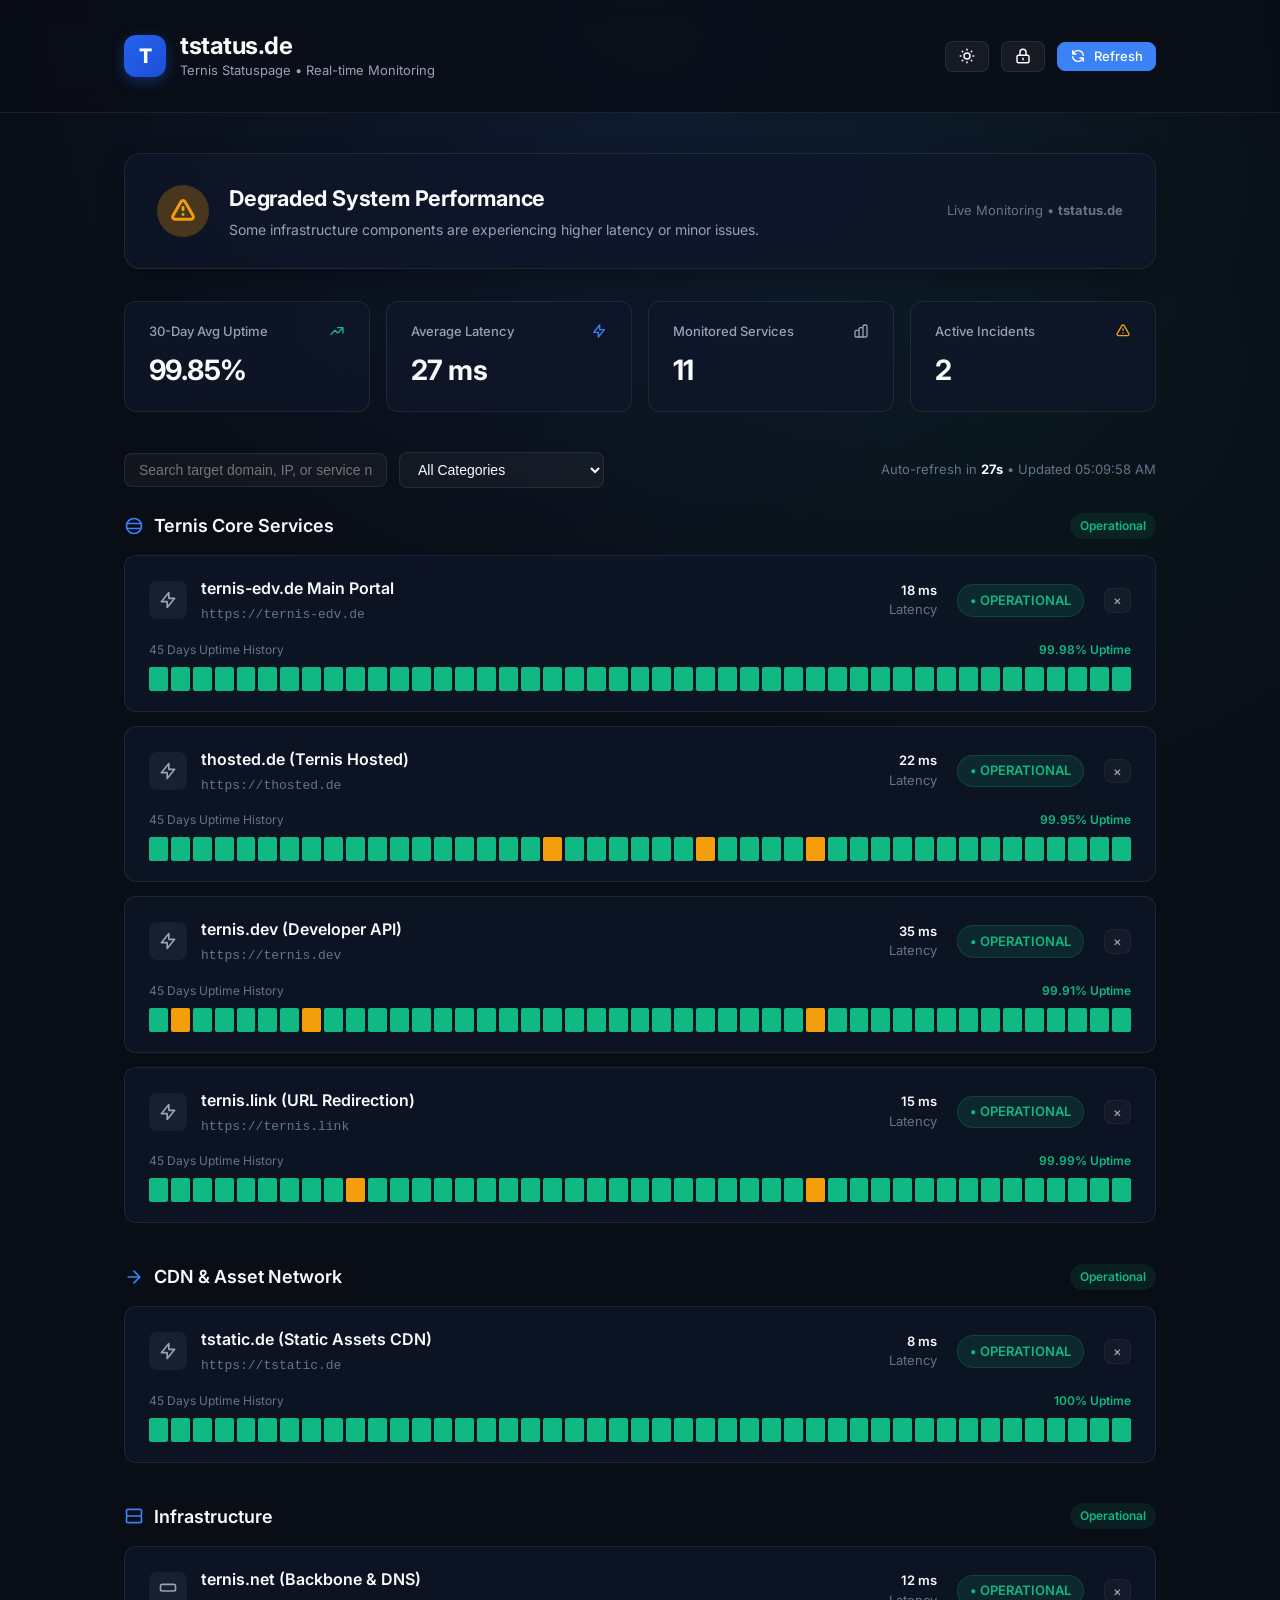
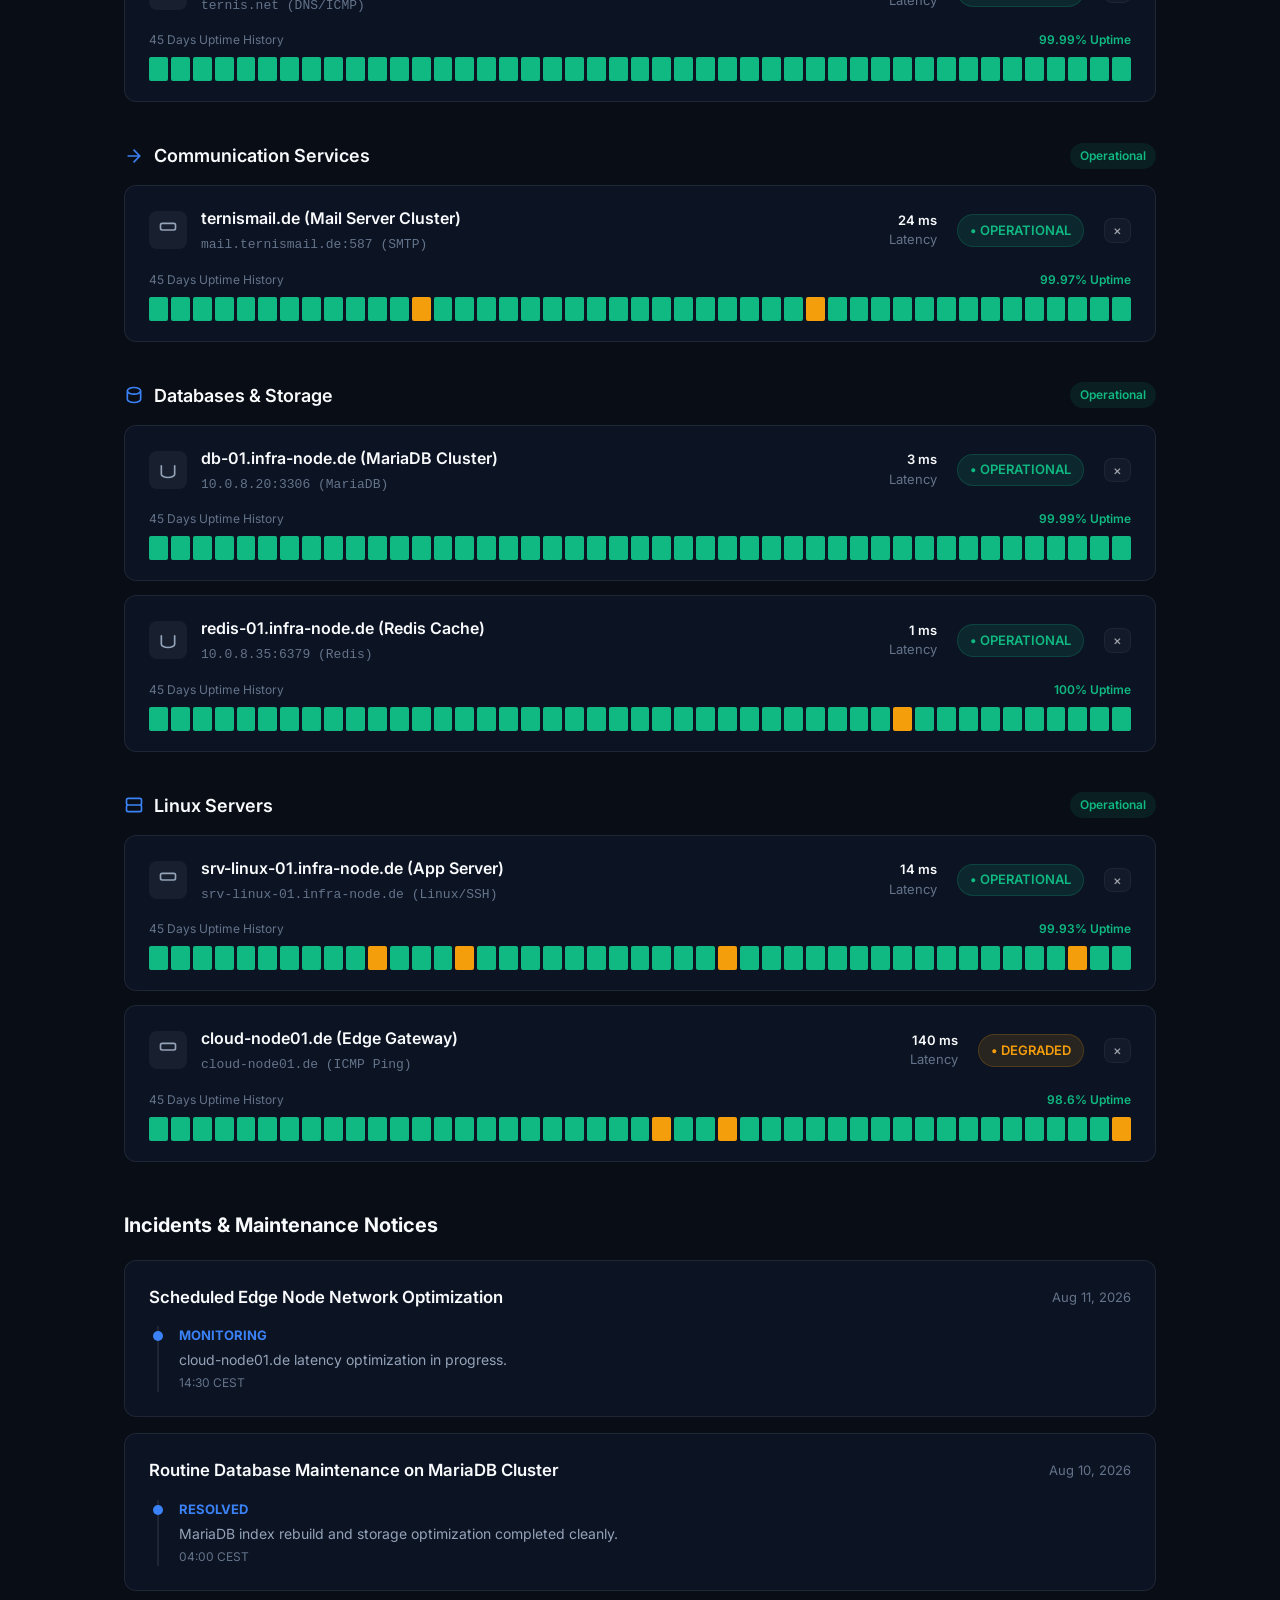
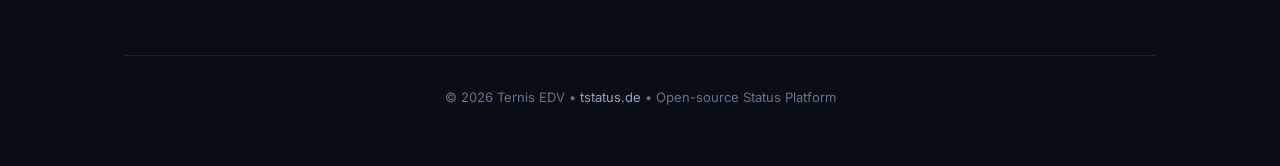
==== commit be66ffc2: "Merge first PR Lots of Things" ====
--- a/public/index.html
+++ b/public/index.html
@@ -1,223 +1,209 @@
 <!DOCTYPE html>
-<html lang="de" data-theme="dark">
+<html lang="de">
 <head>
   <meta charset="UTF-8">
   <meta name="viewport" content="width=device-width, initial-scale=1.0">
-  <title>tstatus.de — Ternis Status &amp; Uptime</title>
-  <meta name="description" content="Real-time operational status, uptime monitoring, and incident tracking for Ternis EDV services, databases, and servers.">
-  <meta name="keywords" content="tstatus, statuspage, uptime monitoring, ternis edv, mariadb cluster, server monitoring">
+  <title>tstatus.de | Ternis Statuspage - System Operational Status</title>
+  <meta name="description" content="Real-time operational status and uptime monitoring for Ternis EDV domains (ternis-edv.de, thosted.de, tstatic.de, ternis.dev, ternismail.de), databases, and linux servers.">
   <meta name="robots" content="index, follow">
-
-  <meta property="og:title" content="tstatus.de — Operational Status &amp; Uptime">
-  <meta property="og:description" content="Live status monitoring powered by the automated Tstatus Job Engine.">
-  <meta property="og:type" content="website">
-  <meta property="og:url" content="https://tstatus.de">
-
   <link rel="preconnect" href="https://fonts.googleapis.com">
   <link rel="preconnect" href="https://fonts.gstatic.com" crossorigin>
+  <link href="https://fonts.googleapis.com/css2?family=Inter:wght@300;400;500;600;700;800&display=swap" rel="stylesheet">
   <link rel="stylesheet" href="/styles.css">
-  <link rel="icon" type="image/svg+xml" href="data:image/svg+xml,<svg xmlns='http://www.w3.org/2000/svg' viewBox='0 0 32 32'><circle cx='16' cy='16' r='8' fill='%2310b981'/></svg>">
 </head>
 <body>
 
-  <!-- Navigation -->
-  <nav class="site-nav">
-    <div class="wrap">
-      <a href="/" class="nav-brand" aria-label="tstatus.de home">
-        <span class="site-name">tstatus.de</span>
-        <span class="nav-sep"></span>
-        <span class="site-sub">Status &amp; Uptime</span>
-      </a>
-
-      <div class="nav-actions">
-        <!-- Theme toggle -->
-        <button id="btnThemeToggle" class="btn btn-icon" title="Toggle theme" aria-label="Toggle theme">
-          <svg width="15" height="15" fill="none" viewBox="0 0 24 24" stroke="currentColor"><path stroke-linecap="round" stroke-linejoin="round" stroke-width="2" d="M12 3v1m0 16v1m9-9h-1M4 12H3m15.364 6.364l-.707-.707M6.343 6.343l-.707-.707m12.728 0l-.707.707M6.343 17.657l-.707.707M16 12a4 4 0 11-8 0 4 4 0 018 0z"/></svg>
+  <!-- Navigation Header -->
+  <header>
+    <div class="container nav-content">
+      <div class="brand-section">
+        <div class="brand-logo">T</div>
+        <div class="brand-title-wrap">
+          <h1>tstatus.de</h1>
+          <p>Ternis Statuspage &bull; Real-time Monitoring</p>
+        </div>
+      </div>
+      <div class="header-actions">
+        <!-- Theme Switcher -->
+        <button id="btnThemeToggle" class="btn btn-sm btn-icon" title="Toggle Light/Dark Theme">
+          <svg width="18" height="18" fill="none" viewBox="0 0 24 24" stroke="currentColor"><path stroke-linecap="round" stroke-linejoin="round" stroke-width="2" d="M12 3v1m0 16v1m9-9h-1M4 12H3m15.364 6.364l-.707-.707M6.343 6.343l-.707-.707m12.728 0l-.707.707M6.343 17.657l-.707.707M6.343 17.657l-.707.707M16 12a4 4 0 11-8 0 4 4 0 018 0z"/></svg>
         </button>
 
-        <!-- Admin controls (visible when logged in) -->
-        <div id="adminControlsGroup" style="display: none; align-items: center; gap: 6px;">
-          <button id="btnOpenAddMonitor" class="btn">
-            <svg width="14" height="14" fill="none" viewBox="0 0 24 24" stroke="currentColor"><path stroke-linecap="round" stroke-linejoin="round" stroke-width="2" d="M12 4v16m8-8H4"/></svg>
-            Add Target
+        <!-- Admin Controls (Visible only when authenticated in Admin Mode) -->
+        <div id="adminControlsGroup" class="admin-only" style="display: none; align-items: center; gap: 0.5rem;">
+          <button id="btnOpenAddMonitor" class="btn btn-sm">
+            <svg width="16" height="16" fill="none" viewBox="0 0 24 24" stroke="currentColor"><path stroke-linecap="round" stroke-linejoin="round" stroke-width="2" d="M12 4v16m8-8H4"/></svg>
+            Add Monitor
           </button>
-          <button id="btnOpenAddIncident" class="btn">
-            <svg width="14" height="14" fill="none" viewBox="0 0 24 24" stroke="currentColor"><path stroke-linecap="round" stroke-linejoin="round" stroke-width="2" d="M11 5H6a2 2 0 00-2 2v11a2 2 0 002 2h11a2 2 0 002-2v-5m-1.414-9.414a2 2 0 112.828 2.828L11.828 15H9v-2.828l8.586-8.586z"/></svg>
-            Publish Notice
+          <button id="btnOpenAddIncident" class="btn btn-sm">
+            <svg width="16" height="16" fill="none" viewBox="0 0 24 24" stroke="currentColor"><path stroke-linecap="round" stroke-linejoin="round" stroke-width="2" d="M11 5H6a2 2 0 00-2 2v11a2 2 0 002 2h11a2 2 0 002-2v-5m-1.414-9.414a2 2 0 112.828 2.828L11.828 15H9v-2.828l8.586-8.586z"/></svg>
+            Report Incident
           </button>
         </div>
 
-        <!-- Admin auth toggle -->
-        <button id="btnAdminToggle" class="btn btn-icon" title="Admin authentication" aria-label="Admin auth">
-          <svg width="15" height="15" fill="none" viewBox="0 0 24 24" stroke="currentColor"><path stroke-linecap="round" stroke-linejoin="round" stroke-width="2" d="M12 15v2m-6 4h12a2 2 0 002-2v-6a2 2 0 00-2-2H6a2 2 0 00-2 2v6a2 2 0 002 2zm10-10V7a4 4 0 00-8 0v4h8z"/></svg>
+        <!-- Admin Mode Toggle Switch -->
+        <button id="btnAdminToggle" class="btn btn-sm btn-icon" title="Toggle Admin Mode / Authenticate">
+          <svg width="18" height="18" fill="none" viewBox="0 0 24 24" stroke="currentColor"><path stroke-linecap="round" stroke-linejoin="round" stroke-width="2" d="M12 15v2m-6 4h12a2 2 0 002-2v-6a2 2 0 00-2-2H6a2 2 0 00-2 2v6a2 2 0 002 2zm10-10V7a4 4 0 00-8 0v4h8z"/></svg>
         </button>
 
-        <!-- Manual health check -->
-        <button id="btnRunCheckJob" class="btn btn-primary" title="Run health check job now">
-          <svg width="14" height="14" fill="none" viewBox="0 0 24 24" stroke="currentColor"><path stroke-linecap="round" stroke-linejoin="round" stroke-width="2" d="M13 10V3L4 14h7v7l9-11h-7z"/></svg>
-          Run Job
+        <!-- Refresh Button -->
+        <button id="btnRefresh" class="btn btn-sm btn-primary">
+          <svg width="16" height="16" fill="none" viewBox="0 0 24 24" stroke="currentColor"><path stroke-linecap="round" stroke-linejoin="round" stroke-width="2" d="M4 4v5h.582m15.356 2A8.001 8.001 0 004.582 9m0 0H9m11 11v-5h-.581m0 0a8.003 8.003 0 01-15.357-2m15.357 2H15"/></svg>
+          Refresh
         </button>
       </div>
     </div>
-  </nav>
-
-  <!-- Main content -->
-  <main>
-    <div class="wrap">
-
-      <!-- Global status hero -->
-      <div class="status-hero">
-        <div class="status-hero-inner">
-          <div id="globalStatusBanner">
-            <div class="status-headline">
-              <div class="status-dot live" id="statusDot"></div>
-              <div>
-                <h1 id="statusTitle">All Systems Operational</h1>
-                <p id="statusSub">All monitored infrastructure is responding normally.</p>
-              </div>
-            </div>
-          </div>
-          <div class="status-live-tag">
-            <span id="lastUpdated">--:--</span>
-            &bull;
-            <span>sync in <strong id="refreshTimer">30s</strong></span>
-          </div>
-        </div>
-      </div>
-
-      <!-- Metrics row -->
-      <div class="metrics-row">
-        <div class="metric-cell">
-          <div class="metric-label">30-Day Avg SLA</div>
-          <div class="metric-value" id="metricUptime">--</div>
-        </div>
-        <div class="metric-cell">
-          <div class="metric-label">Avg Latency</div>
-          <div class="metric-value" id="metricLatency">--</div>
-        </div>
-        <div class="metric-cell">
-          <div class="metric-label">Monitored</div>
-          <div class="metric-value" id="metricMonitorsCount">--</div>
-        </div>
-        <div class="metric-cell">
-          <div class="metric-label">Active Incidents</div>
-          <div class="metric-value" id="metricIncidentsCount">--</div>
-        </div>
-      </div>
-
-      <!-- Filter toolbar -->
-      <div class="toolbar">
-        <div class="toolbar-left">
-          <div class="search-wrap">
-            <svg width="13" height="13" fill="none" viewBox="0 0 24 24" stroke="currentColor"><path stroke-linecap="round" stroke-linejoin="round" stroke-width="2" d="M21 21l-6-6m2-5a7 7 0 11-14 0 7 7 0 0114 0z"/></svg>
-            <input type="text" id="searchInput" class="search-input" placeholder="Search services…">
-            <span class="shortcut">/</span>
-          </div>
-          <select id="categorySelect" class="cat-select">
-            <option value="all">All Categories</option>
-            <option value="Ternis Core Services">Core Services</option>
-            <option value="CDN &amp; Asset Network">CDN &amp; Assets</option>
-            <option value="Infrastructure">Infrastructure</option>
-            <option value="Communication Services">Communication</option>
-            <option value="Databases &amp; Storage">Databases &amp; Storage</option>
-            <option value="Linux Servers">Linux Servers</option>
-          </select>
-        </div>
-        <div class="toolbar-right">
-          Updated <span id="toolbarUpdated">--:--</span>
-        </div>
-      </div>
-
-      <!-- Service categories — injected by app.js -->
-      <div id="categoriesContainer"></div>
-
-      <!-- Incidents -->
-      <div class="section-title">Incidents &amp; Maintenance</div>
-      <div id="incidentsContainer"></div>
-
-      <!-- Service detail page injection point -->
-      <div id="serviceCardContainer"></div>
-
-    </div>
-  </main>
-
-  <!-- Footer -->
-  <footer class="site-footer">
-    <div class="wrap">
-      <p id="footerText">&copy; 2026 Ternis EDV &bull; <a href="https://tstatus.de" target="_blank">tstatus.de</a> &bull; Powered by PHP 8.5 &amp; SQLite Job Engine</p>
-    </div>
-  </footer>
-
-  <!-- Toasts -->
-  <div id="toast-container"></div>
-
-  <!-- Modal: Admin login -->
+  </header>
+
+  <div class="container">
+    
+    <!-- Global Operational Status Banner -->
+    <div id="globalStatusBanner" class="global-status-banner">
+      <!-- Injected dynamically via API -->
+    </div>
+
+    <!-- System Metrics Overview -->
+    <div class="metrics-grid">
+      <div class="metric-card">
+        <div class="label">
+          <span>30-Day Avg Uptime</span>
+          <svg width="16" height="16" fill="none" viewBox="0 0 24 24" stroke="var(--status-operational)"><path stroke-linecap="round" stroke-linejoin="round" stroke-width="2" d="M13 7h8m0 0v8m0-8l-8 8-4-4-6 6"/></svg>
+        </div>
+        <div class="value" id="metricUptime">--</div>
+      </div>
+      <div class="metric-card">
+        <div class="label">
+          <span>Average Latency</span>
+          <svg width="16" height="16" fill="none" viewBox="0 0 24 24" stroke="var(--accent-primary)"><path stroke-linecap="round" stroke-linejoin="round" stroke-width="2" d="M13 10V3L4 14h7v7l9-11h-7z"/></svg>
+        </div>
+        <div class="value" id="metricLatency">--</div>
+      </div>
+      <div class="metric-card">
+        <div class="label">
+          <span>Monitored Services</span>
+          <svg width="16" height="16" fill="none" viewBox="0 0 24 24" stroke="var(--text-sub)"><path stroke-linecap="round" stroke-linejoin="round" stroke-width="2" d="M9 19v-6a2 2 0 00-2-2H5a2 2 0 00-2 2v6a2 2 0 002 2h2a2 2 0 002-2zm0 0V9a2 2 0 012-2h2a2 2 0 012 2v10m-6 0a2 2 0 002 2h2a2 2 0 002-2m0 0V5a2 2 0 012-2h2a2 2 0 012 2v14a2 2 0 01-2 2h-2a2 2 0 01-2-2z"/></svg>
+        </div>
+        <div class="value" id="metricMonitorsCount">--</div>
+      </div>
+      <div class="metric-card">
+        <div class="label">
+          <span>Active Incidents</span>
+          <svg width="16" height="16" fill="none" viewBox="0 0 24 24" stroke="var(--status-degraded)"><path stroke-linecap="round" stroke-linejoin="round" stroke-width="2" d="M12 9v2m0 4h.01m-6.938 4h13.856c1.54 0 2.502-1.667 1.732-3L13.732 4c-.77-1.333-2.694-1.333-3.464 0L3.34 16c-.77 1.333.192 3 1.732 3z"/></svg>
+        </div>
+        <div class="value" id="metricIncidentsCount">--</div>
+      </div>
+    </div>
+
+    <!-- Search & Category Filters -->
+    <div class="controls-bar">
+      <div class="search-filter-group">
+        <input type="text" id="searchInput" class="search-input" placeholder="Search target domain, IP, or service name...">
+        <select id="categorySelect" class="category-filter">
+          <option value="all">All Categories</option>
+          <option value="Ternis Core Services">Ternis Core Services</option>
+          <option value="CDN & Asset Network">CDN &amp; Asset Network</option>
+          <option value="Infrastructure">Infrastructure</option>
+          <option value="Communication Services">Communication Services</option>
+          <option value="Databases & Storage">Databases &amp; Storage</option>
+          <option value="Linux Servers">Linux Servers</option>
+        </select>
+      </div>
+      <div style="font-size: 0.8125rem; color: var(--text-muted);">
+        Auto-refresh in <strong id="refreshTimer" style="color: var(--text-main);">30s</strong> &bull; Updated <span id="lastUpdated">--:--</span>
+      </div>
+    </div>
+
+    <!-- Monitored Categories Container -->
+    <div id="categoriesContainer">
+      <!-- Category groups & monitor cards injected here by app.js from API -->
+    </div>
+
+    <!-- Incidents & Maintenance Timeline Section -->
+    <div class="incidents-section">
+      <div class="section-header">
+        <span>Incidents &amp; Maintenance Notices</span>
+      </div>
+      <div id="incidentsContainer">
+        <!-- Incidents list injected by app.js from API -->
+      </div>
+    </div>
+
+    <!-- Footer with Commit ID and Shortlink -->
+    <footer>
+      <p id="footerText">
+        &copy; 2026 Ternis EDV &bull; <a href="https://tstatus.de" target="_blank">tstatus.de</a> &bull; Open-source Status Platform
+      </p>
+    </footer>
+
+  </div>
+
+  <!-- Modal: Admin Login -->
   <div id="loginModal" class="modal-backdrop">
-    <div class="modal" role="dialog" aria-modal="true" aria-labelledby="loginModalTitle">
-      <div class="modal-head">
-        <span class="modal-title" id="loginModalTitle">Admin Authentication</span>
-        <button class="modal-close" aria-label="Close">&times;</button>
+    <div class="modal">
+      <div class="modal-header">
+        <h3 class="modal-title">Admin Authentication</h3>
+        <button class="modal-close">&times;</button>
       </div>
       <form id="loginForm">
-        <div class="form-field">
-          <label class="form-label" for="loginUsername">Username</label>
-          <input type="text" id="loginUsername" name="username" class="form-control" placeholder="admin" value="admin" required>
-        </div>
-        <div class="form-field">
-          <label class="form-label" for="loginPassword">Password</label>
-          <input type="password" id="loginPassword" name="password" class="form-control" placeholder="••••••••" required autofocus>
-        </div>
-        <div id="loginErrorMsg" class="login-error"></div>
-        <div class="form-actions">
+        <div class="form-group">
+          <label class="form-label">Username</label>
+          <input type="text" name="username" class="form-control" placeholder="admin" value="admin" required>
+        </div>
+        <div class="form-group">
+          <label class="form-label">Password</label>
+          <input type="password" name="password" class="form-control" placeholder="••••••••" required>
+        </div>
+        <div id="loginErrorMsg" style="color: var(--status-outage); font-size: 0.8125rem; margin-bottom: 1rem; display: none;"></div>
+        <div style="display: flex; justify-content: flex-end; gap: 0.75rem; margin-top: 1.5rem;">
           <button type="button" class="btn btn-cancel-modal">Cancel</button>
-          <button type="submit" class="btn btn-primary">Login</button>
+          <button type="submit" class="btn btn-primary">Login as Admin</button>
         </div>
       </form>
     </div>
   </div>
 
-  <!-- Modal: Add monitor -->
+  <!-- Modal: Add New Monitor -->
   <div id="addMonitorModal" class="modal-backdrop">
-    <div class="modal" role="dialog" aria-modal="true" aria-labelledby="addMonitorTitle">
-      <div class="modal-head">
-        <span class="modal-title" id="addMonitorTitle">Add Monitored Target</span>
-        <button class="modal-close" aria-label="Close">&times;</button>
+    <div class="modal">
+      <div class="modal-header">
+        <h3 class="modal-title">Add Monitored Target</h3>
+        <button class="modal-close">&times;</button>
       </div>
       <form id="addMonitorForm">
-        <div class="form-field">
-          <label class="form-label" for="addMonName">Service / Target Name</label>
-          <input type="text" id="addMonName" name="name" class="form-control" placeholder="e.g. thosted.de (Ternis Hosted Portal)" required>
+        <div class="form-group">
+          <label class="form-label">Service / Target Name</label>
+          <input type="text" name="name" class="form-control" placeholder="e.g. thosted.de (Ternis Hosted Portal)" required>
         </div>
         <div class="form-row">
-          <div class="form-field">
-            <label class="form-label" for="addMonCategory">Category</label>
-            <select id="addMonCategory" name="category" class="form-control">
+          <div class="form-group">
+            <label class="form-label">Category</label>
+            <select name="category" class="form-control">
               <option value="Ternis Core Services">Ternis Core Services</option>
-              <option value="CDN &amp; Asset Network">CDN &amp; Asset Network</option>
+              <option value="CDN & Asset Network">CDN & Asset Network</option>
               <option value="Infrastructure">Infrastructure</option>
               <option value="Communication Services">Communication Services</option>
-              <option value="Databases &amp; Storage">Databases &amp; Storage</option>
+              <option value="Databases & Storage">Databases & Storage</option>
               <option value="Linux Servers">Linux Servers</option>
             </select>
           </div>
-          <div class="form-field">
-            <label class="form-label" for="addMonType">Monitor Type</label>
-            <select id="addMonType" name="type" class="form-control">
-              <option value="website">HTTP / Website</option>
-              <option value="database">Database / Port</option>
-              <option value="server">Server / TCP</option>
+          <div class="form-group">
+            <label class="form-label">Monitor Type</label>
+            <select name="type" class="form-control">
+              <option value="website">HTTP / Website Domain</option>
+              <option value="database">Database Host / Port</option>
+              <option value="server">Linux Server / Ping / TCP</option>
             </select>
           </div>
         </div>
-        <div class="form-field">
-          <label class="form-label" for="addMonTarget">Target URL / Host / Port</label>
-          <input type="text" id="addMonTarget" name="target" class="form-control" placeholder="https://thosted.de or 10.0.8.20:3306" required>
-        </div>
-        <div class="form-field">
-          <label class="form-label" for="addMonInterval">Check Interval (seconds)</label>
-          <input type="number" id="addMonInterval" name="interval" class="form-control" value="30" min="5" max="300">
-        </div>
-        <div class="form-actions">
+        <div class="form-group">
+          <label class="form-label">Target URL / Host / IP</label>
+          <input type="text" name="target" class="form-control" placeholder="e.g. https://thosted.de or 10.0.8.20:3306" required>
+        </div>
+        <div class="form-group">
+          <label class="form-label">Check Interval (Seconds)</label>
+          <input type="number" name="interval" class="form-control" value="30" min="5" max="300">
+        </div>
+        <div style="display: flex; justify-content: flex-end; gap: 0.75rem; margin-top: 1.5rem;">
           <button type="button" class="btn btn-cancel-modal">Cancel</button>
           <button type="submit" class="btn btn-primary">Save Target</button>
         </div>
@@ -225,89 +211,34 @@
     </div>
   </div>
 
-  <!-- Modal: Edit monitor -->
-  <div id="editMonitorModal" class="modal-backdrop">
-    <div class="modal" role="dialog" aria-modal="true" aria-labelledby="editMonitorTitle">
-      <div class="modal-head">
-        <span class="modal-title" id="editMonitorTitle">Edit Monitored Target</span>
-        <button class="modal-close" aria-label="Close">&times;</button>
-      </div>
-      <form id="editMonitorForm">
-        <input type="hidden" name="id" id="editMonitorId">
-        <div class="form-field">
-          <label class="form-label" for="editMonitorName">Service Name</label>
-          <input type="text" id="editMonitorName" name="name" class="form-control" required>
-        </div>
-        <div class="form-row">
-          <div class="form-field">
-            <label class="form-label" for="editMonitorCategory">Category</label>
-            <select id="editMonitorCategory" name="category" class="form-control">
-              <option value="Ternis Core Services">Ternis Core Services</option>
-              <option value="CDN &amp; Asset Network">CDN &amp; Asset Network</option>
-              <option value="Infrastructure">Infrastructure</option>
-              <option value="Communication Services">Communication Services</option>
-              <option value="Databases &amp; Storage">Databases &amp; Storage</option>
-              <option value="Linux Servers">Linux Servers</option>
-            </select>
-          </div>
-          <div class="form-field">
-            <label class="form-label" for="editMonitorType">Type</label>
-            <select id="editMonitorType" name="type" class="form-control">
-              <option value="website">HTTP / Website</option>
-              <option value="database">Database / Port</option>
-              <option value="server">Server / TCP</option>
-            </select>
-          </div>
-        </div>
-        <div class="form-field">
-          <label class="form-label" for="editMonitorTarget">Target URL / Host</label>
-          <input type="text" id="editMonitorTarget" name="target" class="form-control" required>
-        </div>
-        <div class="form-field">
-          <label class="form-label" for="editMonitorStatus">Override Status</label>
-          <select id="editMonitorStatus" name="status" class="form-control">
-            <option value="operational">Operational</option>
-            <option value="degraded">Degraded Performance</option>
-            <option value="outage">System Outage</option>
-            <option value="maintenance">Under Maintenance</option>
-          </select>
-        </div>
-        <div class="form-actions">
-          <button type="button" class="btn btn-cancel-modal">Cancel</button>
-          <button type="submit" class="btn btn-primary">Update Target</button>
-        </div>
-      </form>
-    </div>
-  </div>
-
-  <!-- Modal: Publish incident -->
+  <!-- Modal: Add Incident -->
   <div id="addIncidentModal" class="modal-backdrop">
-    <div class="modal" role="dialog" aria-modal="true" aria-labelledby="addIncidentTitle">
-      <div class="modal-head">
-        <span class="modal-title" id="addIncidentTitle">Publish Incident Notice</span>
-        <button class="modal-close" aria-label="Close">&times;</button>
+    <div class="modal">
+      <div class="modal-header">
+        <h3 class="modal-title">Report New Incident</h3>
+        <button class="modal-close">&times;</button>
       </div>
       <form id="addIncidentForm">
-        <div class="form-field">
-          <label class="form-label" for="incTitle">Incident Title</label>
-          <input type="text" id="incTitle" name="title" class="form-control" placeholder="e.g. Scheduled Network Upgrade" required>
-        </div>
-        <div class="form-field">
-          <label class="form-label" for="incStatus">Current Status</label>
-          <select id="incStatus" name="status" class="form-control">
+        <div class="form-group">
+          <label class="form-label">Incident Title</label>
+          <input type="text" name="title" class="form-control" placeholder="e.g. Scheduled Network Upgrade on ternis.net" required>
+        </div>
+        <div class="form-group">
+          <label class="form-label">Current Status</label>
+          <select name="status" class="form-control">
             <option value="investigating">Investigating</option>
             <option value="identified">Identified</option>
             <option value="monitoring">Monitoring</option>
             <option value="resolved">Resolved</option>
           </select>
         </div>
-        <div class="form-field">
-          <label class="form-label" for="incMessage">Update Message</label>
-          <textarea id="incMessage" name="message" class="form-control" rows="3" placeholder="Describe the current situation or resolution steps…" required></textarea>
-        </div>
-        <div class="form-actions">
+        <div class="form-group">
+          <label class="form-label">Update Message</label>
+          <textarea name="message" class="form-control" rows="3" placeholder="Describe the current state or incident updates..." required></textarea>
+        </div>
+        <div style="display: flex; justify-content: flex-end; gap: 0.75rem; margin-top: 1.5rem;">
           <button type="button" class="btn btn-cancel-modal">Cancel</button>
-          <button type="submit" class="btn btn-primary">Publish Notice</button>
+          <button type="submit" class="btn btn-primary">Publish Incident Update</button>
         </div>
       </form>
     </div>
--- a/styles.css
+++ b/styles.css
@@ -1,2 +1,744 @@
-/* Sync with public/styles.css */
-@import url('/styles.css');
+/* tstatus.de - Ternis Statuspage Stylesheet */
+:root {
+  --bg-dark: #090d16;
+  --bg-card: rgba(15, 23, 42, 0.7);
+  --bg-card-hover: rgba(26, 38, 66, 0.8);
+  --border-color: rgba(255, 255, 255, 0.08);
+  --border-color-hover: rgba(255, 255, 255, 0.18);
+  
+  --text-main: #f8fafc;
+  --text-sub: #94a3b8;
+  --text-muted: #64748b;
+  
+  --status-operational: #10b981;
+  --status-operational-glow: rgba(16, 185, 129, 0.25);
+  --status-degraded: #f59e0b;
+  --status-degraded-glow: rgba(245, 158, 11, 0.25);
+  --status-outage: #ef4444;
+  --status-outage-glow: rgba(239, 68, 68, 0.25);
+  --status-maintenance: #3b82f6;
+  --status-maintenance-glow: rgba(59, 130, 246, 0.25);
+
+  --accent-primary: #3b82f6;
+  --accent-primary-hover: #2563eb;
+  --accent-glow: rgba(59, 130, 246, 0.15);
+
+  --font-family: 'Inter', system-ui, -apple-system, sans-serif;
+  --radius-lg: 16px;
+  --radius-md: 12px;
+  --radius-sm: 8px;
+}
+
+* {
+  box-sizing: border-box;
+  margin: 0;
+  padding: 0;
+}
+
+body {
+  font-family: var(--font-family);
+  background-color: var(--bg-dark);
+  color: var(--text-main);
+  min-height: 100vh;
+  line-height: 1.5;
+  padding-bottom: 4rem;
+  background-image: 
+    radial-gradient(circle at 50% 0%, rgba(59, 130, 246, 0.12) 0%, transparent 60%),
+    radial-gradient(circle at 80% 40%, rgba(16, 185, 129, 0.05) 0%, transparent 50%);
+  background-attachment: fixed;
+}
+
+/* Container */
+.container {
+  max-width: 1080px;
+  margin: 0 auto;
+  padding: 0 1.5rem;
+}
+
+/* Header Navbar */
+header {
+  padding: 2rem 0;
+  border-bottom: 1px solid var(--border-color);
+  margin-bottom: 2.5rem;
+  background: rgba(9, 13, 22, 0.8);
+  backdrop-filter: blur(12px);
+  position: sticky;
+  top: 0;
+  z-index: 100;
+}
+
+.nav-content {
+  display: flex;
+  justify-content: space-between;
+  align-items: center;
+  flex-wrap: wrap;
+  gap: 1rem;
+}
+
+.brand-section {
+  display: flex;
+  align-items: center;
+  gap: 0.875rem;
+}
+
+.brand-logo {
+  width: 42px;
+  height: 42px;
+  background: linear-gradient(135deg, #2563eb, #1d4ed8);
+  border-radius: var(--radius-md);
+  display: flex;
+  align-items: center;
+  justify-content: center;
+  font-weight: 800;
+  font-size: 1.25rem;
+  color: #fff;
+  box-shadow: 0 4px 14px rgba(37, 99, 235, 0.4);
+}
+
+.brand-title-wrap h1 {
+  font-size: 1.5rem;
+  font-weight: 700;
+  letter-spacing: -0.02em;
+  line-height: 1.2;
+}
+
+.brand-title-wrap p {
+  font-size: 0.8125rem;
+  color: var(--text-sub);
+}
+
+.header-actions {
+  display: flex;
+  align-items: center;
+  gap: 0.75rem;
+}
+
+.btn {
+  display: inline-flex;
+  align-items: center;
+  gap: 0.5rem;
+  padding: 0.5rem 1rem;
+  font-size: 0.875rem;
+  font-weight: 500;
+  border-radius: var(--radius-sm);
+  border: 1px solid var(--border-color);
+  background: rgba(255, 255, 255, 0.05);
+  color: var(--text-main);
+  cursor: pointer;
+  transition: all 0.2s ease;
+  font-family: inherit;
+}
+
+.btn:hover {
+  background: rgba(255, 255, 255, 0.1);
+  border-color: var(--border-color-hover);
+}
+
+.btn-primary {
+  background: var(--accent-primary);
+  border-color: var(--accent-primary);
+  color: white;
+}
+
+.btn-primary:hover {
+  background: var(--accent-primary-hover);
+  border-color: var(--accent-primary-hover);
+}
+
+.btn-sm {
+  padding: 0.35rem 0.75rem;
+  font-size: 0.8125rem;
+}
+
+/* Global Status Banner */
+.global-status-banner {
+  background: var(--bg-card);
+  border: 1px solid var(--border-color);
+  backdrop-filter: blur(12px);
+  border-radius: var(--radius-lg);
+  padding: 1.75rem 2rem;
+  display: flex;
+  align-items: center;
+  justify-content: space-between;
+  margin-bottom: 2rem;
+  box-shadow: 0 10px 30px -10px rgba(0, 0, 0, 0.5);
+  transition: all 0.3s ease;
+}
+
+.banner-info {
+  display: flex;
+  align-items: center;
+  gap: 1.25rem;
+}
+
+.status-indicator-lg {
+  width: 52px;
+  height: 52px;
+  border-radius: 50%;
+  display: flex;
+  align-items: center;
+  justify-content: center;
+  flex-shrink: 0;
+}
+
+.status-indicator-lg.operational {
+  background: var(--status-operational-glow);
+  color: var(--status-operational);
+}
+
+.status-indicator-lg.degraded {
+  background: var(--status-degraded-glow);
+  color: var(--status-degraded);
+}
+
+.status-indicator-lg.outage {
+  background: var(--status-outage-glow);
+  color: var(--status-outage);
+}
+
+.status-indicator-lg svg {
+  width: 28px;
+  height: 28px;
+}
+
+.banner-text h2 {
+  font-size: 1.35rem;
+  font-weight: 700;
+  letter-spacing: -0.01em;
+  margin-bottom: 0.25rem;
+}
+
+.banner-text p {
+  font-size: 0.875rem;
+  color: var(--text-sub);
+}
+
+.banner-meta {
+  text-align: right;
+  font-size: 0.8125rem;
+  color: var(--text-muted);
+}
+
+/* Summary Grid Metrics */
+.metrics-grid {
+  display: grid;
+  grid-template-columns: repeat(auto-fit, minmax(220px, 1fr));
+  gap: 1rem;
+  margin-bottom: 2.5rem;
+}
+
+.metric-card {
+  background: var(--bg-card);
+  border: 1px solid var(--border-color);
+  backdrop-filter: blur(12px);
+  border-radius: var(--radius-md);
+  padding: 1.25rem 1.5rem;
+}
+
+.metric-card .label {
+  font-size: 0.8125rem;
+  font-weight: 500;
+  color: var(--text-sub);
+  margin-bottom: 0.5rem;
+  display: flex;
+  align-items: center;
+  justify-content: space-between;
+}
+
+.metric-card .value {
+  font-size: 1.75rem;
+  font-weight: 700;
+  letter-spacing: -0.02em;
+  color: var(--text-main);
+}
+
+/* Filter & Controls Bar */
+.controls-bar {
+  display: flex;
+  justify-content: space-between;
+  align-items: center;
+  flex-wrap: wrap;
+  gap: 1rem;
+  margin-bottom: 1.5rem;
+}
+
+.search-filter-group {
+  display: flex;
+  align-items: center;
+  gap: 0.75rem;
+  flex: 1;
+  max-width: 480px;
+}
+
+.search-input {
+  width: 100%;
+  padding: 0.5rem 0.875rem;
+  background: rgba(255, 255, 255, 0.04);
+  border: 1px solid var(--border-color);
+  border-radius: var(--radius-sm);
+  color: var(--text-main);
+  font-size: 0.875rem;
+  outline: none;
+  transition: border-color 0.2s;
+}
+
+.search-input:focus {
+  border-color: var(--accent-primary);
+}
+
+.category-filter {
+  padding: 0.5rem 0.875rem;
+  background: rgba(255, 255, 255, 0.04);
+  border: 1px solid var(--border-color);
+  border-radius: var(--radius-sm);
+  color: var(--text-main);
+  font-size: 0.875rem;
+  outline: none;
+  cursor: pointer;
+}
+
+.category-filter option {
+  background: var(--bg-dark);
+  color: var(--text-main);
+}
+
+/* Category Group Section */
+.category-group {
+  margin-bottom: 2.5rem;
+}
+
+.category-header {
+  display: flex;
+  align-items: center;
+  justify-content: space-between;
+  margin-bottom: 1rem;
+}
+
+.category-title {
+  display: flex;
+  align-items: center;
+  gap: 0.625rem;
+  font-size: 1.125rem;
+  font-weight: 600;
+  color: var(--text-main);
+}
+
+.category-icon {
+  color: var(--accent-primary);
+  display: flex;
+  align-items: center;
+}
+
+.category-status-pill {
+  font-size: 0.75rem;
+  font-weight: 600;
+  padding: 0.25rem 0.625rem;
+  border-radius: 9999px;
+  background: rgba(16, 185, 129, 0.1);
+  color: var(--status-operational);
+}
+
+/* Monitor Card */
+.monitor-list {
+  display: flex;
+  flex-direction: column;
+  gap: 0.875rem;
+}
+
+.monitor-card {
+  background: var(--bg-card);
+  border: 1px solid var(--border-color);
+  backdrop-filter: blur(12px);
+  border-radius: var(--radius-md);
+  padding: 1.25rem 1.5rem;
+  transition: all 0.2s ease;
+}
+
+.monitor-card:hover {
+  background: var(--bg-card-hover);
+  border-color: var(--border-color-hover);
+}
+
+.monitor-main-info {
+  display: flex;
+  justify-content: space-between;
+  align-items: center;
+  margin-bottom: 1rem;
+  gap: 1rem;
+  flex-wrap: wrap;
+}
+
+.monitor-identity {
+  display: flex;
+  align-items: center;
+  gap: 0.875rem;
+}
+
+.monitor-type-icon {
+  width: 38px;
+  height: 38px;
+  border-radius: var(--radius-sm);
+  background: rgba(255, 255, 255, 0.05);
+  display: flex;
+  align-items: center;
+  justify-content: center;
+  color: var(--text-sub);
+}
+
+.monitor-name-wrap h3 {
+  font-size: 1rem;
+  font-weight: 600;
+  display: flex;
+  align-items: center;
+  gap: 0.5rem;
+}
+
+.monitor-target {
+  font-size: 0.8125rem;
+  color: var(--text-muted);
+  font-family: monospace;
+}
+
+.monitor-status-wrap {
+  display: flex;
+  align-items: center;
+  gap: 1.25rem;
+}
+
+.monitor-latency {
+  text-align: right;
+  font-size: 0.8125rem;
+}
+
+.monitor-latency .ms-val {
+  font-weight: 600;
+  color: var(--text-main);
+}
+
+.monitor-latency .label {
+  color: var(--text-muted);
+  display: block;
+}
+
+.status-badge {
+  display: inline-flex;
+  align-items: center;
+  gap: 0.375rem;
+  font-size: 0.8125rem;
+  font-weight: 600;
+  padding: 0.35rem 0.75rem;
+  border-radius: 9999px;
+  white-space: nowrap;
+}
+
+.status-badge.operational {
+  background: rgba(16, 185, 129, 0.12);
+  color: var(--status-operational);
+  border: 1px solid rgba(16, 185, 129, 0.2);
+}
+
+.status-badge.degraded {
+  background: rgba(245, 158, 11, 0.12);
+  color: var(--status-degraded);
+  border: 1px solid rgba(245, 158, 11, 0.2);
+}
+
+.status-badge.outage {
+  background: rgba(239, 68, 68, 0.12);
+  color: var(--status-outage);
+  border: 1px solid rgba(239, 68, 68, 0.2);
+}
+
+.status-badge.maintenance {
+  background: rgba(59, 130, 246, 0.12);
+  color: var(--status-maintenance);
+  border: 1px solid rgba(59, 130, 246, 0.2);
+}
+
+/* Timeline & Uptime Bars */
+.timeline-section {
+  display: flex;
+  flex-direction: column;
+  gap: 0.5rem;
+}
+
+.timeline-bars-header {
+  display: flex;
+  justify-content: space-between;
+  align-items: center;
+  font-size: 0.75rem;
+  color: var(--text-muted);
+}
+
+.uptime-percentage {
+  font-weight: 600;
+  color: var(--status-operational);
+}
+
+.timeline-bars {
+  display: flex;
+  gap: 3px;
+  height: 24px;
+  align-items: center;
+  width: 100%;
+}
+
+.bar-item {
+  flex: 1;
+  height: 100%;
+  border-radius: 2px;
+  background: var(--status-operational);
+  transition: transform 0.15s ease, opacity 0.15s ease;
+  position: relative;
+  cursor: pointer;
+}
+
+.bar-item:hover {
+  transform: scaleY(1.2);
+  z-index: 2;
+}
+
+.bar-item.operational { background: var(--status-operational); }
+.bar-item.degraded { background: var(--status-degraded); }
+.bar-item.outage { background: var(--status-outage); }
+.bar-item.maintenance { background: var(--status-maintenance); }
+.bar-item.no-data { background: rgba(255, 255, 255, 0.08); }
+
+/* Tooltip on bar hover */
+.bar-item[data-tooltip]:hover::after {
+  content: attr(data-tooltip);
+  position: absolute;
+  bottom: 125%;
+  left: 50%;
+  transform: translateX(-50%);
+  background: #0f172a;
+  border: 1px solid var(--border-color);
+  color: var(--text-main);
+  padding: 0.35rem 0.625rem;
+  border-radius: var(--radius-sm);
+  font-size: 0.75rem;
+  white-space: nowrap;
+  pointer-events: none;
+  box-shadow: 0 10px 25px rgba(0, 0, 0, 0.5);
+}
+
+/* Incidents Section */
+.incidents-section {
+  margin-top: 3rem;
+}
+
+.section-header {
+  font-size: 1.25rem;
+  font-weight: 700;
+  margin-bottom: 1.25rem;
+  display: flex;
+  align-items: center;
+  justify-content: space-between;
+}
+
+.incident-card {
+  background: var(--bg-card);
+  border: 1px solid var(--border-color);
+  backdrop-filter: blur(12px);
+  border-radius: var(--radius-md);
+  padding: 1.5rem;
+  margin-bottom: 1rem;
+}
+
+.incident-card-header {
+  display: flex;
+  justify-content: space-between;
+  align-items: center;
+  margin-bottom: 1rem;
+}
+
+.incident-title {
+  font-size: 1.05rem;
+  font-weight: 600;
+}
+
+.incident-date {
+  font-size: 0.8125rem;
+  color: var(--text-muted);
+}
+
+.incident-timeline {
+  border-left: 2px solid var(--border-color);
+  padding-left: 1.25rem;
+  margin-left: 0.5rem;
+  display: flex;
+  flex-direction: column;
+  gap: 1rem;
+}
+
+.incident-update-step {
+  position: relative;
+}
+
+.incident-update-step::before {
+  content: '';
+  position: absolute;
+  left: -1.65rem;
+  top: 0.35rem;
+  width: 10px;
+  height: 10px;
+  border-radius: 50%;
+  background: var(--accent-primary);
+}
+
+.step-status {
+  font-size: 0.8125rem;
+  font-weight: 700;
+  text-transform: uppercase;
+  color: var(--accent-primary);
+  margin-bottom: 0.25rem;
+}
+
+.step-message {
+  font-size: 0.875rem;
+  color: var(--text-sub);
+}
+
+.step-time {
+  font-size: 0.75rem;
+  color: var(--text-muted);
+  margin-top: 0.25rem;
+}
+
+/* Modal Dialog */
+.modal-backdrop {
+  position: fixed;
+  top: 0;
+  left: 0;
+  width: 100vw;
+  height: 100vh;
+  background: rgba(0, 0, 0, 0.75);
+  backdrop-filter: blur(6px);
+  display: flex;
+  align-items: center;
+  justify-content: center;
+  z-index: 1000;
+  opacity: 0;
+  pointer-events: none;
+  transition: opacity 0.2s ease;
+}
+
+.modal-backdrop.active {
+  opacity: 1;
+  pointer-events: auto;
+}
+
+.modal {
+  background: #0f172a;
+  border: 1px solid var(--border-color);
+  border-radius: var(--radius-lg);
+  max-width: 540px;
+  width: 90%;
+  max-height: 90vh;
+  overflow-y: auto;
+  padding: 1.75rem;
+  box-shadow: 0 25px 50px -12px rgba(0, 0, 0, 0.7);
+}
+
+.modal-header {
+  display: flex;
+  justify-content: space-between;
+  align-items: center;
+  margin-bottom: 1.5rem;
+  padding-bottom: 0.875rem;
+  border-bottom: 1px solid var(--border-color);
+}
+
+.modal-title {
+  font-size: 1.25rem;
+  font-weight: 700;
+}
+
+.modal-close {
+  background: none;
+  border: none;
+  color: var(--text-muted);
+  font-size: 1.5rem;
+  cursor: pointer;
+  padding: 0.25rem;
+}
+
+.modal-close:hover {
+  color: var(--text-main);
+}
+
+.form-group {
+  margin-bottom: 1.25rem;
+}
+
+.form-label {
+  display: block;
+  font-size: 0.8125rem;
+  font-weight: 500;
+  color: var(--text-sub);
+  margin-bottom: 0.375rem;
+}
+
+.form-control {
+  width: 100%;
+  padding: 0.625rem 0.875rem;
+  background: rgba(255, 255, 255, 0.04);
+  border: 1px solid var(--border-color);
+  border-radius: var(--radius-sm);
+  color: var(--text-main);
+  font-size: 0.875rem;
+  outline: none;
+  font-family: inherit;
+}
+
+.form-control:focus {
+  border-color: var(--accent-primary);
+}
+
+.form-row {
+  display: grid;
+  grid-template-columns: 1fr 1fr;
+  gap: 1rem;
+}
+
+/* Footer */
+footer {
+  margin-top: 4rem;
+  padding-top: 2rem;
+  border-top: 1px solid var(--border-color);
+  text-align: center;
+  font-size: 0.8125rem;
+  color: var(--text-muted);
+}
+
+footer a {
+  color: var(--text-sub);
+  text-decoration: none;
+}
+
+footer a:hover {
+  color: var(--text-main);
+}
+
+/* Responsive adjustments */
+@media (max-width: 640px) {
+  .global-status-banner {
+    flex-direction: column;
+    align-items: flex-start;
+    gap: 1rem;
+  }
+  .banner-meta {
+    text-align: left;
+  }
+  .monitor-main-info {
+    flex-direction: column;
+    align-items: flex-start;
+  }
+  .monitor-status-wrap {
+    width: 100%;
+    justify-content: space-between;
+  }
+  .form-row {
+    grid-template-columns: 1fr;
+  }
+}
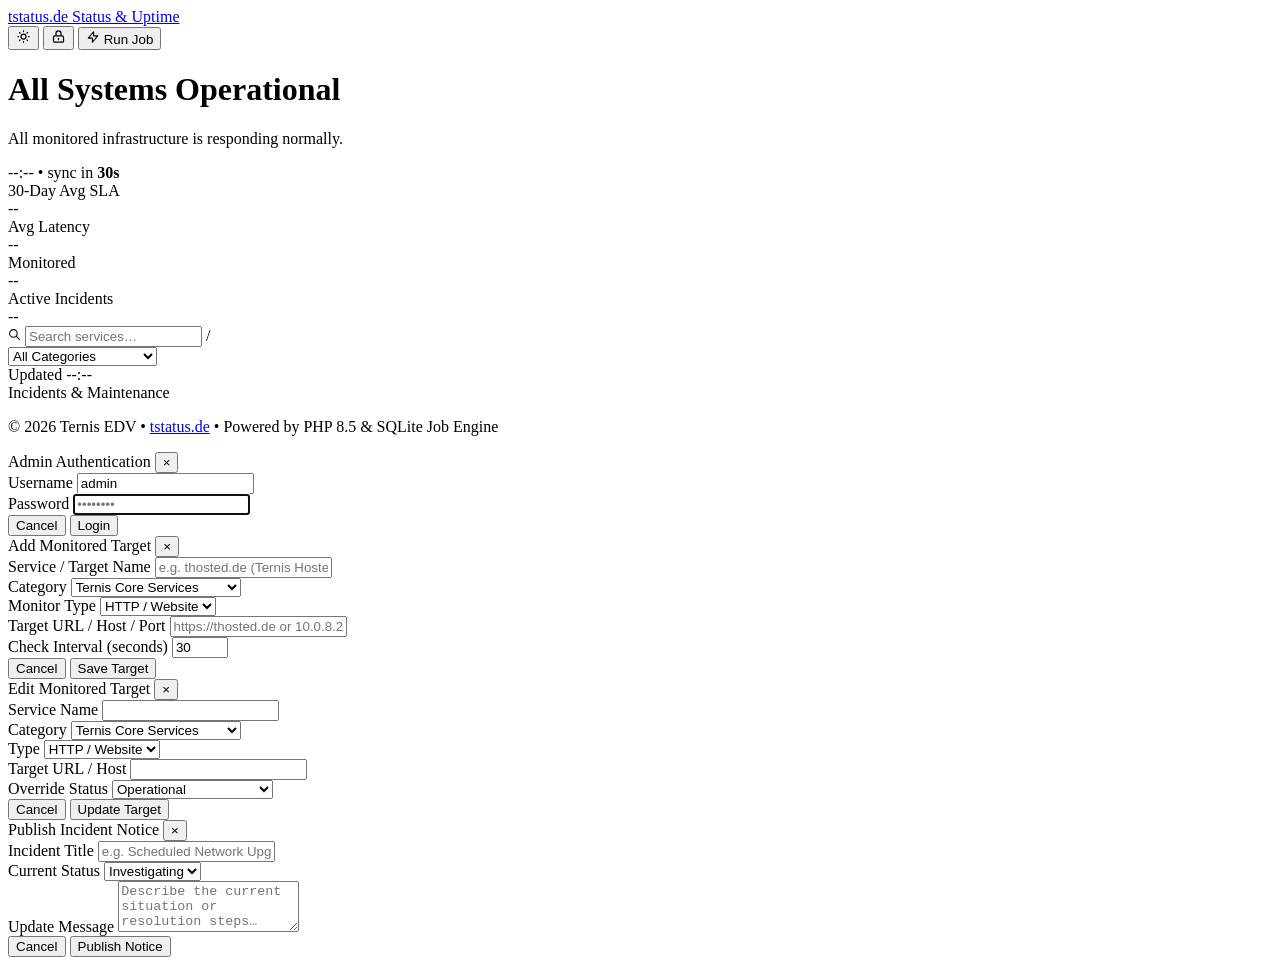
==== commit cfca1c03: "Merge second PR Better UI ..." ====
--- a/public/index.html
+++ b/public/index.html
@@ -1,209 +1,223 @@
 <!DOCTYPE html>
-<html lang="de">
+<html lang="de" data-theme="dark">
 <head>
   <meta charset="UTF-8">
   <meta name="viewport" content="width=device-width, initial-scale=1.0">
-  <title>tstatus.de | Ternis Statuspage - System Operational Status</title>
-  <meta name="description" content="Real-time operational status and uptime monitoring for Ternis EDV domains (ternis-edv.de, thosted.de, tstatic.de, ternis.dev, ternismail.de), databases, and linux servers.">
+  <title>tstatus.de — Ternis Status &amp; Uptime</title>
+  <meta name="description" content="Real-time operational status, uptime monitoring, and incident tracking for Ternis EDV services, databases, and servers.">
+  <meta name="keywords" content="tstatus, statuspage, uptime monitoring, ternis edv, mariadb cluster, server monitoring">
   <meta name="robots" content="index, follow">
+
+  <meta property="og:title" content="tstatus.de — Operational Status &amp; Uptime">
+  <meta property="og:description" content="Live status monitoring powered by the automated Tstatus Job Engine.">
+  <meta property="og:type" content="website">
+  <meta property="og:url" content="https://tstatus.de">
+
   <link rel="preconnect" href="https://fonts.googleapis.com">
   <link rel="preconnect" href="https://fonts.gstatic.com" crossorigin>
-  <link href="https://fonts.googleapis.com/css2?family=Inter:wght@300;400;500;600;700;800&display=swap" rel="stylesheet">
   <link rel="stylesheet" href="/styles.css">
+  <link rel="icon" type="image/svg+xml" href="data:image/svg+xml,<svg xmlns='http://www.w3.org/2000/svg' viewBox='0 0 32 32'><circle cx='16' cy='16' r='8' fill='%2310b981'/></svg>">
 </head>
 <body>
 
-  <!-- Navigation Header -->
-  <header>
-    <div class="container nav-content">
-      <div class="brand-section">
-        <div class="brand-logo">T</div>
-        <div class="brand-title-wrap">
-          <h1>tstatus.de</h1>
-          <p>Ternis Statuspage &bull; Real-time Monitoring</p>
-        </div>
-      </div>
-      <div class="header-actions">
-        <!-- Theme Switcher -->
-        <button id="btnThemeToggle" class="btn btn-sm btn-icon" title="Toggle Light/Dark Theme">
-          <svg width="18" height="18" fill="none" viewBox="0 0 24 24" stroke="currentColor"><path stroke-linecap="round" stroke-linejoin="round" stroke-width="2" d="M12 3v1m0 16v1m9-9h-1M4 12H3m15.364 6.364l-.707-.707M6.343 6.343l-.707-.707m12.728 0l-.707.707M6.343 17.657l-.707.707M6.343 17.657l-.707.707M16 12a4 4 0 11-8 0 4 4 0 018 0z"/></svg>
+  <!-- Navigation -->
+  <nav class="site-nav">
+    <div class="wrap">
+      <a href="/" class="nav-brand" aria-label="tstatus.de home">
+        <span class="site-name">tstatus.de</span>
+        <span class="nav-sep"></span>
+        <span class="site-sub">Status &amp; Uptime</span>
+      </a>
+
+      <div class="nav-actions">
+        <!-- Theme toggle -->
+        <button id="btnThemeToggle" class="btn btn-icon" title="Toggle theme" aria-label="Toggle theme">
+          <svg width="15" height="15" fill="none" viewBox="0 0 24 24" stroke="currentColor"><path stroke-linecap="round" stroke-linejoin="round" stroke-width="2" d="M12 3v1m0 16v1m9-9h-1M4 12H3m15.364 6.364l-.707-.707M6.343 6.343l-.707-.707m12.728 0l-.707.707M6.343 17.657l-.707.707M16 12a4 4 0 11-8 0 4 4 0 018 0z"/></svg>
         </button>
 
-        <!-- Admin Controls (Visible only when authenticated in Admin Mode) -->
-        <div id="adminControlsGroup" class="admin-only" style="display: none; align-items: center; gap: 0.5rem;">
-          <button id="btnOpenAddMonitor" class="btn btn-sm">
-            <svg width="16" height="16" fill="none" viewBox="0 0 24 24" stroke="currentColor"><path stroke-linecap="round" stroke-linejoin="round" stroke-width="2" d="M12 4v16m8-8H4"/></svg>
-            Add Monitor
+        <!-- Admin controls (visible when logged in) -->
+        <div id="adminControlsGroup" style="display: none; align-items: center; gap: 6px;">
+          <button id="btnOpenAddMonitor" class="btn">
+            <svg width="14" height="14" fill="none" viewBox="0 0 24 24" stroke="currentColor"><path stroke-linecap="round" stroke-linejoin="round" stroke-width="2" d="M12 4v16m8-8H4"/></svg>
+            Add Target
           </button>
-          <button id="btnOpenAddIncident" class="btn btn-sm">
-            <svg width="16" height="16" fill="none" viewBox="0 0 24 24" stroke="currentColor"><path stroke-linecap="round" stroke-linejoin="round" stroke-width="2" d="M11 5H6a2 2 0 00-2 2v11a2 2 0 002 2h11a2 2 0 002-2v-5m-1.414-9.414a2 2 0 112.828 2.828L11.828 15H9v-2.828l8.586-8.586z"/></svg>
-            Report Incident
+          <button id="btnOpenAddIncident" class="btn">
+            <svg width="14" height="14" fill="none" viewBox="0 0 24 24" stroke="currentColor"><path stroke-linecap="round" stroke-linejoin="round" stroke-width="2" d="M11 5H6a2 2 0 00-2 2v11a2 2 0 002 2h11a2 2 0 002-2v-5m-1.414-9.414a2 2 0 112.828 2.828L11.828 15H9v-2.828l8.586-8.586z"/></svg>
+            Publish Notice
           </button>
         </div>
 
-        <!-- Admin Mode Toggle Switch -->
-        <button id="btnAdminToggle" class="btn btn-sm btn-icon" title="Toggle Admin Mode / Authenticate">
-          <svg width="18" height="18" fill="none" viewBox="0 0 24 24" stroke="currentColor"><path stroke-linecap="round" stroke-linejoin="round" stroke-width="2" d="M12 15v2m-6 4h12a2 2 0 002-2v-6a2 2 0 00-2-2H6a2 2 0 00-2 2v6a2 2 0 002 2zm10-10V7a4 4 0 00-8 0v4h8z"/></svg>
+        <!-- Admin auth toggle -->
+        <button id="btnAdminToggle" class="btn btn-icon" title="Admin authentication" aria-label="Admin auth">
+          <svg width="15" height="15" fill="none" viewBox="0 0 24 24" stroke="currentColor"><path stroke-linecap="round" stroke-linejoin="round" stroke-width="2" d="M12 15v2m-6 4h12a2 2 0 002-2v-6a2 2 0 00-2-2H6a2 2 0 00-2 2v6a2 2 0 002 2zm10-10V7a4 4 0 00-8 0v4h8z"/></svg>
         </button>
 
-        <!-- Refresh Button -->
-        <button id="btnRefresh" class="btn btn-sm btn-primary">
-          <svg width="16" height="16" fill="none" viewBox="0 0 24 24" stroke="currentColor"><path stroke-linecap="round" stroke-linejoin="round" stroke-width="2" d="M4 4v5h.582m15.356 2A8.001 8.001 0 004.582 9m0 0H9m11 11v-5h-.581m0 0a8.003 8.003 0 01-15.357-2m15.357 2H15"/></svg>
-          Refresh
+        <!-- Manual health check -->
+        <button id="btnRunCheckJob" class="btn btn-primary" title="Run health check job now">
+          <svg width="14" height="14" fill="none" viewBox="0 0 24 24" stroke="currentColor"><path stroke-linecap="round" stroke-linejoin="round" stroke-width="2" d="M13 10V3L4 14h7v7l9-11h-7z"/></svg>
+          Run Job
         </button>
       </div>
     </div>
-  </header>
-
-  <div class="container">
-    
-    <!-- Global Operational Status Banner -->
-    <div id="globalStatusBanner" class="global-status-banner">
-      <!-- Injected dynamically via API -->
-    </div>
-
-    <!-- System Metrics Overview -->
-    <div class="metrics-grid">
-      <div class="metric-card">
-        <div class="label">
-          <span>30-Day Avg Uptime</span>
-          <svg width="16" height="16" fill="none" viewBox="0 0 24 24" stroke="var(--status-operational)"><path stroke-linecap="round" stroke-linejoin="round" stroke-width="2" d="M13 7h8m0 0v8m0-8l-8 8-4-4-6 6"/></svg>
-        </div>
-        <div class="value" id="metricUptime">--</div>
-      </div>
-      <div class="metric-card">
-        <div class="label">
-          <span>Average Latency</span>
-          <svg width="16" height="16" fill="none" viewBox="0 0 24 24" stroke="var(--accent-primary)"><path stroke-linecap="round" stroke-linejoin="round" stroke-width="2" d="M13 10V3L4 14h7v7l9-11h-7z"/></svg>
-        </div>
-        <div class="value" id="metricLatency">--</div>
-      </div>
-      <div class="metric-card">
-        <div class="label">
-          <span>Monitored Services</span>
-          <svg width="16" height="16" fill="none" viewBox="0 0 24 24" stroke="var(--text-sub)"><path stroke-linecap="round" stroke-linejoin="round" stroke-width="2" d="M9 19v-6a2 2 0 00-2-2H5a2 2 0 00-2 2v6a2 2 0 002 2h2a2 2 0 002-2zm0 0V9a2 2 0 012-2h2a2 2 0 012 2v10m-6 0a2 2 0 002 2h2a2 2 0 002-2m0 0V5a2 2 0 012-2h2a2 2 0 012 2v14a2 2 0 01-2 2h-2a2 2 0 01-2-2z"/></svg>
-        </div>
-        <div class="value" id="metricMonitorsCount">--</div>
-      </div>
-      <div class="metric-card">
-        <div class="label">
-          <span>Active Incidents</span>
-          <svg width="16" height="16" fill="none" viewBox="0 0 24 24" stroke="var(--status-degraded)"><path stroke-linecap="round" stroke-linejoin="round" stroke-width="2" d="M12 9v2m0 4h.01m-6.938 4h13.856c1.54 0 2.502-1.667 1.732-3L13.732 4c-.77-1.333-2.694-1.333-3.464 0L3.34 16c-.77 1.333.192 3 1.732 3z"/></svg>
-        </div>
-        <div class="value" id="metricIncidentsCount">--</div>
-      </div>
-    </div>
-
-    <!-- Search & Category Filters -->
-    <div class="controls-bar">
-      <div class="search-filter-group">
-        <input type="text" id="searchInput" class="search-input" placeholder="Search target domain, IP, or service name...">
-        <select id="categorySelect" class="category-filter">
-          <option value="all">All Categories</option>
-          <option value="Ternis Core Services">Ternis Core Services</option>
-          <option value="CDN & Asset Network">CDN &amp; Asset Network</option>
-          <option value="Infrastructure">Infrastructure</option>
-          <option value="Communication Services">Communication Services</option>
-          <option value="Databases & Storage">Databases &amp; Storage</option>
-          <option value="Linux Servers">Linux Servers</option>
-        </select>
-      </div>
-      <div style="font-size: 0.8125rem; color: var(--text-muted);">
-        Auto-refresh in <strong id="refreshTimer" style="color: var(--text-main);">30s</strong> &bull; Updated <span id="lastUpdated">--:--</span>
-      </div>
-    </div>
-
-    <!-- Monitored Categories Container -->
-    <div id="categoriesContainer">
-      <!-- Category groups & monitor cards injected here by app.js from API -->
-    </div>
-
-    <!-- Incidents & Maintenance Timeline Section -->
-    <div class="incidents-section">
-      <div class="section-header">
-        <span>Incidents &amp; Maintenance Notices</span>
-      </div>
-      <div id="incidentsContainer">
-        <!-- Incidents list injected by app.js from API -->
-      </div>
-    </div>
-
-    <!-- Footer with Commit ID and Shortlink -->
-    <footer>
-      <p id="footerText">
-        &copy; 2026 Ternis EDV &bull; <a href="https://tstatus.de" target="_blank">tstatus.de</a> &bull; Open-source Status Platform
-      </p>
-    </footer>
-
+  </nav>
+
+  <!-- Main content -->
+  <main>
+    <div class="wrap">
+
+      <!-- Global status hero -->
+      <div class="status-hero">
+        <div class="status-hero-inner">
+          <div id="globalStatusBanner">
+            <div class="status-headline">
+              <div class="status-dot live" id="statusDot"></div>
+              <div>
+                <h1 id="statusTitle">All Systems Operational</h1>
+                <p id="statusSub">All monitored infrastructure is responding normally.</p>
+              </div>
+            </div>
+          </div>
+          <div class="status-live-tag">
+            <span id="lastUpdated">--:--</span>
+            &bull;
+            <span>sync in <strong id="refreshTimer">30s</strong></span>
+          </div>
+        </div>
+      </div>
+
+      <!-- Metrics row -->
+      <div class="metrics-row">
+        <div class="metric-cell">
+          <div class="metric-label">30-Day Avg SLA</div>
+          <div class="metric-value" id="metricUptime">--</div>
+        </div>
+        <div class="metric-cell">
+          <div class="metric-label">Avg Latency</div>
+          <div class="metric-value" id="metricLatency">--</div>
+        </div>
+        <div class="metric-cell">
+          <div class="metric-label">Monitored</div>
+          <div class="metric-value" id="metricMonitorsCount">--</div>
+        </div>
+        <div class="metric-cell">
+          <div class="metric-label">Active Incidents</div>
+          <div class="metric-value" id="metricIncidentsCount">--</div>
+        </div>
+      </div>
+
+      <!-- Filter toolbar -->
+      <div class="toolbar">
+        <div class="toolbar-left">
+          <div class="search-wrap">
+            <svg width="13" height="13" fill="none" viewBox="0 0 24 24" stroke="currentColor"><path stroke-linecap="round" stroke-linejoin="round" stroke-width="2" d="M21 21l-6-6m2-5a7 7 0 11-14 0 7 7 0 0114 0z"/></svg>
+            <input type="text" id="searchInput" class="search-input" placeholder="Search services…">
+            <span class="shortcut">/</span>
+          </div>
+          <select id="categorySelect" class="cat-select">
+            <option value="all">All Categories</option>
+            <option value="Ternis Core Services">Core Services</option>
+            <option value="CDN &amp; Asset Network">CDN &amp; Assets</option>
+            <option value="Infrastructure">Infrastructure</option>
+            <option value="Communication Services">Communication</option>
+            <option value="Databases &amp; Storage">Databases &amp; Storage</option>
+            <option value="Linux Servers">Linux Servers</option>
+          </select>
+        </div>
+        <div class="toolbar-right">
+          Updated <span id="toolbarUpdated">--:--</span>
+        </div>
+      </div>
+
+      <!-- Service categories — injected by app.js -->
+      <div id="categoriesContainer"></div>
+
+      <!-- Incidents -->
+      <div class="section-title">Incidents &amp; Maintenance</div>
+      <div id="incidentsContainer"></div>
+
+      <!-- Service detail page injection point -->
+      <div id="serviceCardContainer"></div>
+
+    </div>
+  </main>
+
+  <!-- Footer -->
+  <footer class="site-footer">
+    <div class="wrap">
+      <p id="footerText">&copy; 2026 Ternis EDV &bull; <a href="https://tstatus.de" target="_blank">tstatus.de</a> &bull; Powered by PHP 8.5 &amp; SQLite Job Engine</p>
+    </div>
+  </footer>
+
+  <!-- Toasts -->
+  <div id="toast-container"></div>
+
+  <!-- Modal: Admin login -->
+  <div id="loginModal" class="modal-backdrop">
+    <div class="modal" role="dialog" aria-modal="true" aria-labelledby="loginModalTitle">
+      <div class="modal-head">
+        <span class="modal-title" id="loginModalTitle">Admin Authentication</span>
+        <button class="modal-close" aria-label="Close">&times;</button>
+      </div>
+      <form id="loginForm">
+        <div class="form-field">
+          <label class="form-label" for="loginUsername">Username</label>
+          <input type="text" id="loginUsername" name="username" class="form-control" placeholder="admin" value="admin" required>
+        </div>
+        <div class="form-field">
+          <label class="form-label" for="loginPassword">Password</label>
+          <input type="password" id="loginPassword" name="password" class="form-control" placeholder="••••••••" required autofocus>
+        </div>
+        <div id="loginErrorMsg" class="login-error"></div>
+        <div class="form-actions">
+          <button type="button" class="btn btn-cancel-modal">Cancel</button>
+          <button type="submit" class="btn btn-primary">Login</button>
+        </div>
+      </form>
+    </div>
   </div>
 
-  <!-- Modal: Admin Login -->
-  <div id="loginModal" class="modal-backdrop">
-    <div class="modal">
-      <div class="modal-header">
-        <h3 class="modal-title">Admin Authentication</h3>
-        <button class="modal-close">&times;</button>
-      </div>
-      <form id="loginForm">
-        <div class="form-group">
-          <label class="form-label">Username</label>
-          <input type="text" name="username" class="form-control" placeholder="admin" value="admin" required>
-        </div>
-        <div class="form-group">
-          <label class="form-label">Password</label>
-          <input type="password" name="password" class="form-control" placeholder="••••••••" required>
-        </div>
-        <div id="loginErrorMsg" style="color: var(--status-outage); font-size: 0.8125rem; margin-bottom: 1rem; display: none;"></div>
-        <div style="display: flex; justify-content: flex-end; gap: 0.75rem; margin-top: 1.5rem;">
-          <button type="button" class="btn btn-cancel-modal">Cancel</button>
-          <button type="submit" class="btn btn-primary">Login as Admin</button>
-        </div>
-      </form>
-    </div>
-  </div>
-
-  <!-- Modal: Add New Monitor -->
+  <!-- Modal: Add monitor -->
   <div id="addMonitorModal" class="modal-backdrop">
-    <div class="modal">
-      <div class="modal-header">
-        <h3 class="modal-title">Add Monitored Target</h3>
-        <button class="modal-close">&times;</button>
+    <div class="modal" role="dialog" aria-modal="true" aria-labelledby="addMonitorTitle">
+      <div class="modal-head">
+        <span class="modal-title" id="addMonitorTitle">Add Monitored Target</span>
+        <button class="modal-close" aria-label="Close">&times;</button>
       </div>
       <form id="addMonitorForm">
-        <div class="form-group">
-          <label class="form-label">Service / Target Name</label>
-          <input type="text" name="name" class="form-control" placeholder="e.g. thosted.de (Ternis Hosted Portal)" required>
+        <div class="form-field">
+          <label class="form-label" for="addMonName">Service / Target Name</label>
+          <input type="text" id="addMonName" name="name" class="form-control" placeholder="e.g. thosted.de (Ternis Hosted Portal)" required>
         </div>
         <div class="form-row">
-          <div class="form-group">
-            <label class="form-label">Category</label>
-            <select name="category" class="form-control">
+          <div class="form-field">
+            <label class="form-label" for="addMonCategory">Category</label>
+            <select id="addMonCategory" name="category" class="form-control">
               <option value="Ternis Core Services">Ternis Core Services</option>
-              <option value="CDN & Asset Network">CDN & Asset Network</option>
+              <option value="CDN &amp; Asset Network">CDN &amp; Asset Network</option>
               <option value="Infrastructure">Infrastructure</option>
               <option value="Communication Services">Communication Services</option>
-              <option value="Databases & Storage">Databases & Storage</option>
+              <option value="Databases &amp; Storage">Databases &amp; Storage</option>
               <option value="Linux Servers">Linux Servers</option>
             </select>
           </div>
-          <div class="form-group">
-            <label class="form-label">Monitor Type</label>
-            <select name="type" class="form-control">
-              <option value="website">HTTP / Website Domain</option>
-              <option value="database">Database Host / Port</option>
-              <option value="server">Linux Server / Ping / TCP</option>
+          <div class="form-field">
+            <label class="form-label" for="addMonType">Monitor Type</label>
+            <select id="addMonType" name="type" class="form-control">
+              <option value="website">HTTP / Website</option>
+              <option value="database">Database / Port</option>
+              <option value="server">Server / TCP</option>
             </select>
           </div>
         </div>
-        <div class="form-group">
-          <label class="form-label">Target URL / Host / IP</label>
-          <input type="text" name="target" class="form-control" placeholder="e.g. https://thosted.de or 10.0.8.20:3306" required>
-        </div>
-        <div class="form-group">
-          <label class="form-label">Check Interval (Seconds)</label>
-          <input type="number" name="interval" class="form-control" value="30" min="5" max="300">
-        </div>
-        <div style="display: flex; justify-content: flex-end; gap: 0.75rem; margin-top: 1.5rem;">
+        <div class="form-field">
+          <label class="form-label" for="addMonTarget">Target URL / Host / Port</label>
+          <input type="text" id="addMonTarget" name="target" class="form-control" placeholder="https://thosted.de or 10.0.8.20:3306" required>
+        </div>
+        <div class="form-field">
+          <label class="form-label" for="addMonInterval">Check Interval (seconds)</label>
+          <input type="number" id="addMonInterval" name="interval" class="form-control" value="30" min="5" max="300">
+        </div>
+        <div class="form-actions">
           <button type="button" class="btn btn-cancel-modal">Cancel</button>
           <button type="submit" class="btn btn-primary">Save Target</button>
         </div>
@@ -211,34 +225,89 @@
     </div>
   </div>
 
-  <!-- Modal: Add Incident -->
+  <!-- Modal: Edit monitor -->
+  <div id="editMonitorModal" class="modal-backdrop">
+    <div class="modal" role="dialog" aria-modal="true" aria-labelledby="editMonitorTitle">
+      <div class="modal-head">
+        <span class="modal-title" id="editMonitorTitle">Edit Monitored Target</span>
+        <button class="modal-close" aria-label="Close">&times;</button>
+      </div>
+      <form id="editMonitorForm">
+        <input type="hidden" name="id" id="editMonitorId">
+        <div class="form-field">
+          <label class="form-label" for="editMonitorName">Service Name</label>
+          <input type="text" id="editMonitorName" name="name" class="form-control" required>
+        </div>
+        <div class="form-row">
+          <div class="form-field">
+            <label class="form-label" for="editMonitorCategory">Category</label>
+            <select id="editMonitorCategory" name="category" class="form-control">
+              <option value="Ternis Core Services">Ternis Core Services</option>
+              <option value="CDN &amp; Asset Network">CDN &amp; Asset Network</option>
+              <option value="Infrastructure">Infrastructure</option>
+              <option value="Communication Services">Communication Services</option>
+              <option value="Databases &amp; Storage">Databases &amp; Storage</option>
+              <option value="Linux Servers">Linux Servers</option>
+            </select>
+          </div>
+          <div class="form-field">
+            <label class="form-label" for="editMonitorType">Type</label>
+            <select id="editMonitorType" name="type" class="form-control">
+              <option value="website">HTTP / Website</option>
+              <option value="database">Database / Port</option>
+              <option value="server">Server / TCP</option>
+            </select>
+          </div>
+        </div>
+        <div class="form-field">
+          <label class="form-label" for="editMonitorTarget">Target URL / Host</label>
+          <input type="text" id="editMonitorTarget" name="target" class="form-control" required>
+        </div>
+        <div class="form-field">
+          <label class="form-label" for="editMonitorStatus">Override Status</label>
+          <select id="editMonitorStatus" name="status" class="form-control">
+            <option value="operational">Operational</option>
+            <option value="degraded">Degraded Performance</option>
+            <option value="outage">System Outage</option>
+            <option value="maintenance">Under Maintenance</option>
+          </select>
+        </div>
+        <div class="form-actions">
+          <button type="button" class="btn btn-cancel-modal">Cancel</button>
+          <button type="submit" class="btn btn-primary">Update Target</button>
+        </div>
+      </form>
+    </div>
+  </div>
+
+  <!-- Modal: Publish incident -->
   <div id="addIncidentModal" class="modal-backdrop">
-    <div class="modal">
-      <div class="modal-header">
-        <h3 class="modal-title">Report New Incident</h3>
-        <button class="modal-close">&times;</button>
+    <div class="modal" role="dialog" aria-modal="true" aria-labelledby="addIncidentTitle">
+      <div class="modal-head">
+        <span class="modal-title" id="addIncidentTitle">Publish Incident Notice</span>
+        <button class="modal-close" aria-label="Close">&times;</button>
       </div>
       <form id="addIncidentForm">
-        <div class="form-group">
-          <label class="form-label">Incident Title</label>
-          <input type="text" name="title" class="form-control" placeholder="e.g. Scheduled Network Upgrade on ternis.net" required>
-        </div>
-        <div class="form-group">
-          <label class="form-label">Current Status</label>
-          <select name="status" class="form-control">
+        <div class="form-field">
+          <label class="form-label" for="incTitle">Incident Title</label>
+          <input type="text" id="incTitle" name="title" class="form-control" placeholder="e.g. Scheduled Network Upgrade" required>
+        </div>
+        <div class="form-field">
+          <label class="form-label" for="incStatus">Current Status</label>
+          <select id="incStatus" name="status" class="form-control">
             <option value="investigating">Investigating</option>
             <option value="identified">Identified</option>
             <option value="monitoring">Monitoring</option>
             <option value="resolved">Resolved</option>
           </select>
         </div>
-        <div class="form-group">
-          <label class="form-label">Update Message</label>
-          <textarea name="message" class="form-control" rows="3" placeholder="Describe the current state or incident updates..." required></textarea>
-        </div>
-        <div style="display: flex; justify-content: flex-end; gap: 0.75rem; margin-top: 1.5rem;">
+        <div class="form-field">
+          <label class="form-label" for="incMessage">Update Message</label>
+          <textarea id="incMessage" name="message" class="form-control" rows="3" placeholder="Describe the current situation or resolution steps…" required></textarea>
+        </div>
+        <div class="form-actions">
           <button type="button" class="btn btn-cancel-modal">Cancel</button>
-          <button type="submit" class="btn btn-primary">Publish Incident Update</button>
+          <button type="submit" class="btn btn-primary">Publish Notice</button>
         </div>
       </form>
     </div>
--- a/styles.css
+++ b/styles.css
@@ -1,744 +1,2 @@
-/* tstatus.de - Ternis Statuspage Stylesheet */
-:root {
-  --bg-dark: #090d16;
-  --bg-card: rgba(15, 23, 42, 0.7);
-  --bg-card-hover: rgba(26, 38, 66, 0.8);
-  --border-color: rgba(255, 255, 255, 0.08);
-  --border-color-hover: rgba(255, 255, 255, 0.18);
-  
-  --text-main: #f8fafc;
-  --text-sub: #94a3b8;
-  --text-muted: #64748b;
-  
-  --status-operational: #10b981;
-  --status-operational-glow: rgba(16, 185, 129, 0.25);
-  --status-degraded: #f59e0b;
-  --status-degraded-glow: rgba(245, 158, 11, 0.25);
-  --status-outage: #ef4444;
-  --status-outage-glow: rgba(239, 68, 68, 0.25);
-  --status-maintenance: #3b82f6;
-  --status-maintenance-glow: rgba(59, 130, 246, 0.25);
-
-  --accent-primary: #3b82f6;
-  --accent-primary-hover: #2563eb;
-  --accent-glow: rgba(59, 130, 246, 0.15);
-
-  --font-family: 'Inter', system-ui, -apple-system, sans-serif;
-  --radius-lg: 16px;
-  --radius-md: 12px;
-  --radius-sm: 8px;
-}
-
-* {
-  box-sizing: border-box;
-  margin: 0;
-  padding: 0;
-}
-
-body {
-  font-family: var(--font-family);
-  background-color: var(--bg-dark);
-  color: var(--text-main);
-  min-height: 100vh;
-  line-height: 1.5;
-  padding-bottom: 4rem;
-  background-image: 
-    radial-gradient(circle at 50% 0%, rgba(59, 130, 246, 0.12) 0%, transparent 60%),
-    radial-gradient(circle at 80% 40%, rgba(16, 185, 129, 0.05) 0%, transparent 50%);
-  background-attachment: fixed;
-}
-
-/* Container */
-.container {
-  max-width: 1080px;
-  margin: 0 auto;
-  padding: 0 1.5rem;
-}
-
-/* Header Navbar */
-header {
-  padding: 2rem 0;
-  border-bottom: 1px solid var(--border-color);
-  margin-bottom: 2.5rem;
-  background: rgba(9, 13, 22, 0.8);
-  backdrop-filter: blur(12px);
-  position: sticky;
-  top: 0;
-  z-index: 100;
-}
-
-.nav-content {
-  display: flex;
-  justify-content: space-between;
-  align-items: center;
-  flex-wrap: wrap;
-  gap: 1rem;
-}
-
-.brand-section {
-  display: flex;
-  align-items: center;
-  gap: 0.875rem;
-}
-
-.brand-logo {
-  width: 42px;
-  height: 42px;
-  background: linear-gradient(135deg, #2563eb, #1d4ed8);
-  border-radius: var(--radius-md);
-  display: flex;
-  align-items: center;
-  justify-content: center;
-  font-weight: 800;
-  font-size: 1.25rem;
-  color: #fff;
-  box-shadow: 0 4px 14px rgba(37, 99, 235, 0.4);
-}
-
-.brand-title-wrap h1 {
-  font-size: 1.5rem;
-  font-weight: 700;
-  letter-spacing: -0.02em;
-  line-height: 1.2;
-}
-
-.brand-title-wrap p {
-  font-size: 0.8125rem;
-  color: var(--text-sub);
-}
-
-.header-actions {
-  display: flex;
-  align-items: center;
-  gap: 0.75rem;
-}
-
-.btn {
-  display: inline-flex;
-  align-items: center;
-  gap: 0.5rem;
-  padding: 0.5rem 1rem;
-  font-size: 0.875rem;
-  font-weight: 500;
-  border-radius: var(--radius-sm);
-  border: 1px solid var(--border-color);
-  background: rgba(255, 255, 255, 0.05);
-  color: var(--text-main);
-  cursor: pointer;
-  transition: all 0.2s ease;
-  font-family: inherit;
-}
-
-.btn:hover {
-  background: rgba(255, 255, 255, 0.1);
-  border-color: var(--border-color-hover);
-}
-
-.btn-primary {
-  background: var(--accent-primary);
-  border-color: var(--accent-primary);
-  color: white;
-}
-
-.btn-primary:hover {
-  background: var(--accent-primary-hover);
-  border-color: var(--accent-primary-hover);
-}
-
-.btn-sm {
-  padding: 0.35rem 0.75rem;
-  font-size: 0.8125rem;
-}
-
-/* Global Status Banner */
-.global-status-banner {
-  background: var(--bg-card);
-  border: 1px solid var(--border-color);
-  backdrop-filter: blur(12px);
-  border-radius: var(--radius-lg);
-  padding: 1.75rem 2rem;
-  display: flex;
-  align-items: center;
-  justify-content: space-between;
-  margin-bottom: 2rem;
-  box-shadow: 0 10px 30px -10px rgba(0, 0, 0, 0.5);
-  transition: all 0.3s ease;
-}
-
-.banner-info {
-  display: flex;
-  align-items: center;
-  gap: 1.25rem;
-}
-
-.status-indicator-lg {
-  width: 52px;
-  height: 52px;
-  border-radius: 50%;
-  display: flex;
-  align-items: center;
-  justify-content: center;
-  flex-shrink: 0;
-}
-
-.status-indicator-lg.operational {
-  background: var(--status-operational-glow);
-  color: var(--status-operational);
-}
-
-.status-indicator-lg.degraded {
-  background: var(--status-degraded-glow);
-  color: var(--status-degraded);
-}
-
-.status-indicator-lg.outage {
-  background: var(--status-outage-glow);
-  color: var(--status-outage);
-}
-
-.status-indicator-lg svg {
-  width: 28px;
-  height: 28px;
-}
-
-.banner-text h2 {
-  font-size: 1.35rem;
-  font-weight: 700;
-  letter-spacing: -0.01em;
-  margin-bottom: 0.25rem;
-}
-
-.banner-text p {
-  font-size: 0.875rem;
-  color: var(--text-sub);
-}
-
-.banner-meta {
-  text-align: right;
-  font-size: 0.8125rem;
-  color: var(--text-muted);
-}
-
-/* Summary Grid Metrics */
-.metrics-grid {
-  display: grid;
-  grid-template-columns: repeat(auto-fit, minmax(220px, 1fr));
-  gap: 1rem;
-  margin-bottom: 2.5rem;
-}
-
-.metric-card {
-  background: var(--bg-card);
-  border: 1px solid var(--border-color);
-  backdrop-filter: blur(12px);
-  border-radius: var(--radius-md);
-  padding: 1.25rem 1.5rem;
-}
-
-.metric-card .label {
-  font-size: 0.8125rem;
-  font-weight: 500;
-  color: var(--text-sub);
-  margin-bottom: 0.5rem;
-  display: flex;
-  align-items: center;
-  justify-content: space-between;
-}
-
-.metric-card .value {
-  font-size: 1.75rem;
-  font-weight: 700;
-  letter-spacing: -0.02em;
-  color: var(--text-main);
-}
-
-/* Filter & Controls Bar */
-.controls-bar {
-  display: flex;
-  justify-content: space-between;
-  align-items: center;
-  flex-wrap: wrap;
-  gap: 1rem;
-  margin-bottom: 1.5rem;
-}
-
-.search-filter-group {
-  display: flex;
-  align-items: center;
-  gap: 0.75rem;
-  flex: 1;
-  max-width: 480px;
-}
-
-.search-input {
-  width: 100%;
-  padding: 0.5rem 0.875rem;
-  background: rgba(255, 255, 255, 0.04);
-  border: 1px solid var(--border-color);
-  border-radius: var(--radius-sm);
-  color: var(--text-main);
-  font-size: 0.875rem;
-  outline: none;
-  transition: border-color 0.2s;
-}
-
-.search-input:focus {
-  border-color: var(--accent-primary);
-}
-
-.category-filter {
-  padding: 0.5rem 0.875rem;
-  background: rgba(255, 255, 255, 0.04);
-  border: 1px solid var(--border-color);
-  border-radius: var(--radius-sm);
-  color: var(--text-main);
-  font-size: 0.875rem;
-  outline: none;
-  cursor: pointer;
-}
-
-.category-filter option {
-  background: var(--bg-dark);
-  color: var(--text-main);
-}
-
-/* Category Group Section */
-.category-group {
-  margin-bottom: 2.5rem;
-}
-
-.category-header {
-  display: flex;
-  align-items: center;
-  justify-content: space-between;
-  margin-bottom: 1rem;
-}
-
-.category-title {
-  display: flex;
-  align-items: center;
-  gap: 0.625rem;
-  font-size: 1.125rem;
-  font-weight: 600;
-  color: var(--text-main);
-}
-
-.category-icon {
-  color: var(--accent-primary);
-  display: flex;
-  align-items: center;
-}
-
-.category-status-pill {
-  font-size: 0.75rem;
-  font-weight: 600;
-  padding: 0.25rem 0.625rem;
-  border-radius: 9999px;
-  background: rgba(16, 185, 129, 0.1);
-  color: var(--status-operational);
-}
-
-/* Monitor Card */
-.monitor-list {
-  display: flex;
-  flex-direction: column;
-  gap: 0.875rem;
-}
-
-.monitor-card {
-  background: var(--bg-card);
-  border: 1px solid var(--border-color);
-  backdrop-filter: blur(12px);
-  border-radius: var(--radius-md);
-  padding: 1.25rem 1.5rem;
-  transition: all 0.2s ease;
-}
-
-.monitor-card:hover {
-  background: var(--bg-card-hover);
-  border-color: var(--border-color-hover);
-}
-
-.monitor-main-info {
-  display: flex;
-  justify-content: space-between;
-  align-items: center;
-  margin-bottom: 1rem;
-  gap: 1rem;
-  flex-wrap: wrap;
-}
-
-.monitor-identity {
-  display: flex;
-  align-items: center;
-  gap: 0.875rem;
-}
-
-.monitor-type-icon {
-  width: 38px;
-  height: 38px;
-  border-radius: var(--radius-sm);
-  background: rgba(255, 255, 255, 0.05);
-  display: flex;
-  align-items: center;
-  justify-content: center;
-  color: var(--text-sub);
-}
-
-.monitor-name-wrap h3 {
-  font-size: 1rem;
-  font-weight: 600;
-  display: flex;
-  align-items: center;
-  gap: 0.5rem;
-}
-
-.monitor-target {
-  font-size: 0.8125rem;
-  color: var(--text-muted);
-  font-family: monospace;
-}
-
-.monitor-status-wrap {
-  display: flex;
-  align-items: center;
-  gap: 1.25rem;
-}
-
-.monitor-latency {
-  text-align: right;
-  font-size: 0.8125rem;
-}
-
-.monitor-latency .ms-val {
-  font-weight: 600;
-  color: var(--text-main);
-}
-
-.monitor-latency .label {
-  color: var(--text-muted);
-  display: block;
-}
-
-.status-badge {
-  display: inline-flex;
-  align-items: center;
-  gap: 0.375rem;
-  font-size: 0.8125rem;
-  font-weight: 600;
-  padding: 0.35rem 0.75rem;
-  border-radius: 9999px;
-  white-space: nowrap;
-}
-
-.status-badge.operational {
-  background: rgba(16, 185, 129, 0.12);
-  color: var(--status-operational);
-  border: 1px solid rgba(16, 185, 129, 0.2);
-}
-
-.status-badge.degraded {
-  background: rgba(245, 158, 11, 0.12);
-  color: var(--status-degraded);
-  border: 1px solid rgba(245, 158, 11, 0.2);
-}
-
-.status-badge.outage {
-  background: rgba(239, 68, 68, 0.12);
-  color: var(--status-outage);
-  border: 1px solid rgba(239, 68, 68, 0.2);
-}
-
-.status-badge.maintenance {
-  background: rgba(59, 130, 246, 0.12);
-  color: var(--status-maintenance);
-  border: 1px solid rgba(59, 130, 246, 0.2);
-}
-
-/* Timeline & Uptime Bars */
-.timeline-section {
-  display: flex;
-  flex-direction: column;
-  gap: 0.5rem;
-}
-
-.timeline-bars-header {
-  display: flex;
-  justify-content: space-between;
-  align-items: center;
-  font-size: 0.75rem;
-  color: var(--text-muted);
-}
-
-.uptime-percentage {
-  font-weight: 600;
-  color: var(--status-operational);
-}
-
-.timeline-bars {
-  display: flex;
-  gap: 3px;
-  height: 24px;
-  align-items: center;
-  width: 100%;
-}
-
-.bar-item {
-  flex: 1;
-  height: 100%;
-  border-radius: 2px;
-  background: var(--status-operational);
-  transition: transform 0.15s ease, opacity 0.15s ease;
-  position: relative;
-  cursor: pointer;
-}
-
-.bar-item:hover {
-  transform: scaleY(1.2);
-  z-index: 2;
-}
-
-.bar-item.operational { background: var(--status-operational); }
-.bar-item.degraded { background: var(--status-degraded); }
-.bar-item.outage { background: var(--status-outage); }
-.bar-item.maintenance { background: var(--status-maintenance); }
-.bar-item.no-data { background: rgba(255, 255, 255, 0.08); }
-
-/* Tooltip on bar hover */
-.bar-item[data-tooltip]:hover::after {
-  content: attr(data-tooltip);
-  position: absolute;
-  bottom: 125%;
-  left: 50%;
-  transform: translateX(-50%);
-  background: #0f172a;
-  border: 1px solid var(--border-color);
-  color: var(--text-main);
-  padding: 0.35rem 0.625rem;
-  border-radius: var(--radius-sm);
-  font-size: 0.75rem;
-  white-space: nowrap;
-  pointer-events: none;
-  box-shadow: 0 10px 25px rgba(0, 0, 0, 0.5);
-}
-
-/* Incidents Section */
-.incidents-section {
-  margin-top: 3rem;
-}
-
-.section-header {
-  font-size: 1.25rem;
-  font-weight: 700;
-  margin-bottom: 1.25rem;
-  display: flex;
-  align-items: center;
-  justify-content: space-between;
-}
-
-.incident-card {
-  background: var(--bg-card);
-  border: 1px solid var(--border-color);
-  backdrop-filter: blur(12px);
-  border-radius: var(--radius-md);
-  padding: 1.5rem;
-  margin-bottom: 1rem;
-}
-
-.incident-card-header {
-  display: flex;
-  justify-content: space-between;
-  align-items: center;
-  margin-bottom: 1rem;
-}
-
-.incident-title {
-  font-size: 1.05rem;
-  font-weight: 600;
-}
-
-.incident-date {
-  font-size: 0.8125rem;
-  color: var(--text-muted);
-}
-
-.incident-timeline {
-  border-left: 2px solid var(--border-color);
-  padding-left: 1.25rem;
-  margin-left: 0.5rem;
-  display: flex;
-  flex-direction: column;
-  gap: 1rem;
-}
-
-.incident-update-step {
-  position: relative;
-}
-
-.incident-update-step::before {
-  content: '';
-  position: absolute;
-  left: -1.65rem;
-  top: 0.35rem;
-  width: 10px;
-  height: 10px;
-  border-radius: 50%;
-  background: var(--accent-primary);
-}
-
-.step-status {
-  font-size: 0.8125rem;
-  font-weight: 700;
-  text-transform: uppercase;
-  color: var(--accent-primary);
-  margin-bottom: 0.25rem;
-}
-
-.step-message {
-  font-size: 0.875rem;
-  color: var(--text-sub);
-}
-
-.step-time {
-  font-size: 0.75rem;
-  color: var(--text-muted);
-  margin-top: 0.25rem;
-}
-
-/* Modal Dialog */
-.modal-backdrop {
-  position: fixed;
-  top: 0;
-  left: 0;
-  width: 100vw;
-  height: 100vh;
-  background: rgba(0, 0, 0, 0.75);
-  backdrop-filter: blur(6px);
-  display: flex;
-  align-items: center;
-  justify-content: center;
-  z-index: 1000;
-  opacity: 0;
-  pointer-events: none;
-  transition: opacity 0.2s ease;
-}
-
-.modal-backdrop.active {
-  opacity: 1;
-  pointer-events: auto;
-}
-
-.modal {
-  background: #0f172a;
-  border: 1px solid var(--border-color);
-  border-radius: var(--radius-lg);
-  max-width: 540px;
-  width: 90%;
-  max-height: 90vh;
-  overflow-y: auto;
-  padding: 1.75rem;
-  box-shadow: 0 25px 50px -12px rgba(0, 0, 0, 0.7);
-}
-
-.modal-header {
-  display: flex;
-  justify-content: space-between;
-  align-items: center;
-  margin-bottom: 1.5rem;
-  padding-bottom: 0.875rem;
-  border-bottom: 1px solid var(--border-color);
-}
-
-.modal-title {
-  font-size: 1.25rem;
-  font-weight: 700;
-}
-
-.modal-close {
-  background: none;
-  border: none;
-  color: var(--text-muted);
-  font-size: 1.5rem;
-  cursor: pointer;
-  padding: 0.25rem;
-}
-
-.modal-close:hover {
-  color: var(--text-main);
-}
-
-.form-group {
-  margin-bottom: 1.25rem;
-}
-
-.form-label {
-  display: block;
-  font-size: 0.8125rem;
-  font-weight: 500;
-  color: var(--text-sub);
-  margin-bottom: 0.375rem;
-}
-
-.form-control {
-  width: 100%;
-  padding: 0.625rem 0.875rem;
-  background: rgba(255, 255, 255, 0.04);
-  border: 1px solid var(--border-color);
-  border-radius: var(--radius-sm);
-  color: var(--text-main);
-  font-size: 0.875rem;
-  outline: none;
-  font-family: inherit;
-}
-
-.form-control:focus {
-  border-color: var(--accent-primary);
-}
-
-.form-row {
-  display: grid;
-  grid-template-columns: 1fr 1fr;
-  gap: 1rem;
-}
-
-/* Footer */
-footer {
-  margin-top: 4rem;
-  padding-top: 2rem;
-  border-top: 1px solid var(--border-color);
-  text-align: center;
-  font-size: 0.8125rem;
-  color: var(--text-muted);
-}
-
-footer a {
-  color: var(--text-sub);
-  text-decoration: none;
-}
-
-footer a:hover {
-  color: var(--text-main);
-}
-
-/* Responsive adjustments */
-@media (max-width: 640px) {
-  .global-status-banner {
-    flex-direction: column;
-    align-items: flex-start;
-    gap: 1rem;
-  }
-  .banner-meta {
-    text-align: left;
-  }
-  .monitor-main-info {
-    flex-direction: column;
-    align-items: flex-start;
-  }
-  .monitor-status-wrap {
-    width: 100%;
-    justify-content: space-between;
-  }
-  .form-row {
-    grid-template-columns: 1fr;
-  }
-}
+/* Sync with public/styles.css */
+@import url('/styles.css');
